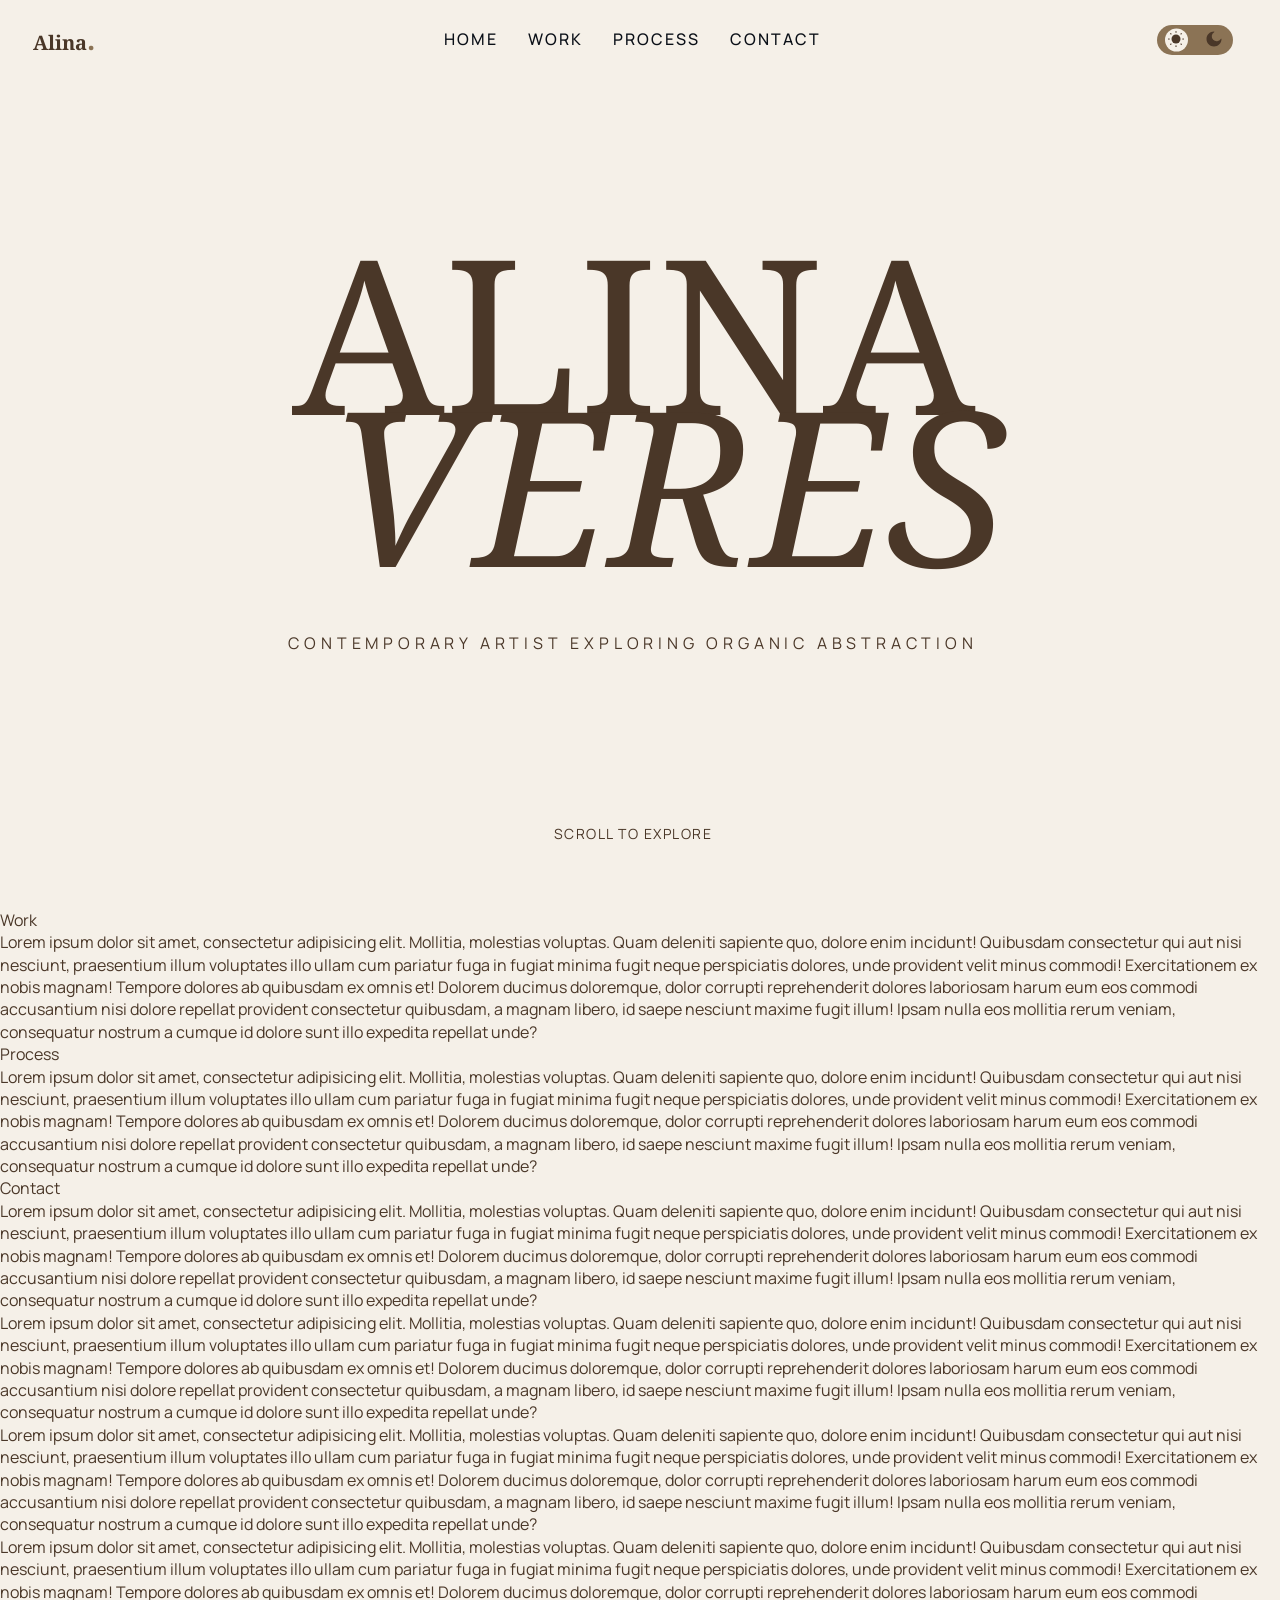
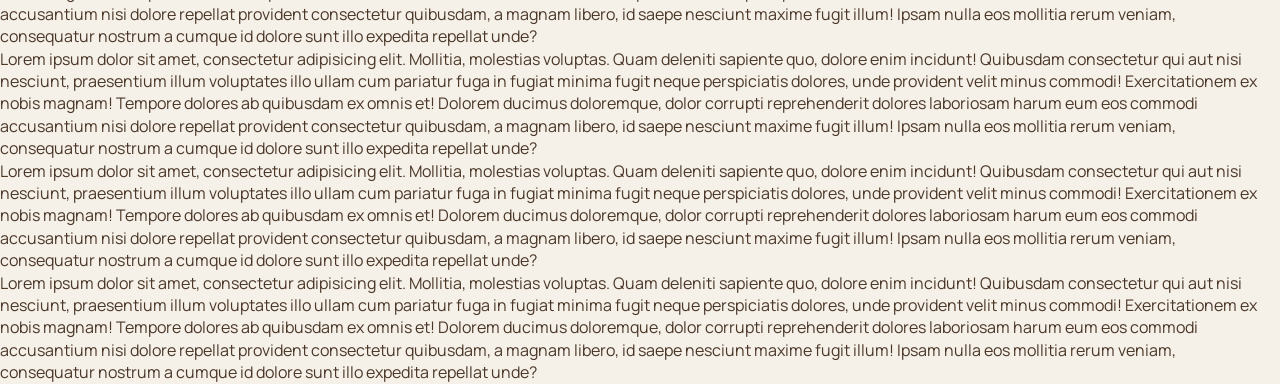
==== index.html @ fa2625c3 "add: hero section" ====
<!DOCTYPE html>
<html lang="en">
<head>
	<meta charset="UTF-8">
	<meta name="viewport" content="width=device-width, initial-scale=1.0">
	<link rel="preconnect" href="https://fonts.googleapis.com">
	<link rel="preconnect" href="https://fonts.gstatic.com" crossorigin>
	<link href="https://fonts.googleapis.com/css2?family=Noto%20Serif:wght@400;500;700&display=swap" rel="stylesheet">
	<link href="https://fonts.googleapis.com/css2?family=Manrope:wght@400;500;700&display=swap" rel="stylesheet">
	<link rel="stylesheet" href="styles/main.css">
	<title>Document</title>
</head>
<body>
	<div class="wrapper">
		<header class="header">
			<div class="header__container">
				<a href="#" aria-label="Logotype" class="header__logo">
					Alina <span>.</span>
				</a>

				<nav class="header__nav">
					<ul class="header__menu menu">
						<li class="menu__item">
							<a href="#" class="menu__link">Home</a>
						</li>
						<li class="menu__item">
							<a href="#work" class="menu__link">Work</a>
						</li>
						<li class="menu__item">
							<a href="#process" class="menu__link">Process</a>
						</li>
						<li class="menu__item">
							<a href="#contact" class="menu__link">Contact</a>
						</li>
					</ul>
				</nav>

				<div class="header__actions actions-header">
					<div class="actions-header__toggle-theme theme-toggle">
						<label tabindex="0" aria-label="Toggle Light Theme">
							<input class="sr-only" name="color-scheme" value="light" type="radio">
							<svg>
								<use xlink:href="assets/svg-sprite.svg#sun"></use>
							</svg>
						</label>
						<label tabindex="0" aria-label="Toggle Dark Theme">
							<input class="sr-only" name="color-scheme" value="dark" type="radio">
							<svg>
								<use xlink:href="assets/svg-sprite.svg#moon"></use>
							</svg>
						</label>
					</div>
				</div>
			</div>
		</header>
		<main>
			<section class="hero">
				<div class="hero__container">
					<div class="hero__body">
						<h1 class="hero__title">Alina <span>Veres</span></h1>
						<p class="hero__subtitle">CONTEMPORARY ARTIST EXPLORING ORGANIC ABSTRACTION</p>
					</div>
					<a href="#work" class="hero__scroll-link">Scroll to explore</a>
				</div>
			</section>
			<section id="work" class="section">
				<div class="container">
					<h2 class="section__title">Work</h2>
					<p>Lorem ipsum dolor sit amet, consectetur adipisicing elit. Mollitia, molestias voluptas. Quam deleniti sapiente quo, dolore enim incidunt! Quibusdam consectetur qui aut nisi nesciunt, praesentium illum voluptates illo ullam cum pariatur fuga in fugiat minima fugit neque perspiciatis dolores, unde provident velit minus commodi! Exercitationem ex nobis magnam! Tempore dolores ab quibusdam ex omnis et! Dolorem ducimus doloremque, dolor corrupti reprehenderit dolores laboriosam harum eum eos commodi accusantium nisi dolore repellat provident consectetur quibusdam, a magnam libero, id saepe nesciunt maxime fugit illum! Ipsam nulla eos mollitia rerum veniam, consequatur nostrum a cumque id dolore sunt illo expedita repellat unde?</p>
				</div>
			</section>
			<section id="process" class="section">
				<div class="container">
					<h2 class="section__title">Process</h2>
					<p>Lorem ipsum dolor sit amet, consectetur adipisicing elit. Mollitia, molestias voluptas. Quam deleniti sapiente quo, dolore enim incidunt! Quibusdam consectetur qui aut nisi nesciunt, praesentium illum voluptates illo ullam cum pariatur fuga in fugiat minima fugit neque perspiciatis dolores, unde provident velit minus commodi! Exercitationem ex nobis magnam! Tempore dolores ab quibusdam ex omnis et! Dolorem ducimus doloremque, dolor corrupti reprehenderit dolores laboriosam harum eum eos commodi accusantium nisi dolore repellat provident consectetur quibusdam, a magnam libero, id saepe nesciunt maxime fugit illum! Ipsam nulla eos mollitia rerum veniam, consequatur nostrum a cumque id dolore sunt illo expedita repellat unde?</p>
				</div>
			</section>
			<section id="contact" class="section">
				<div class="container">
					<h2 class="section__title">Contact</h2>
					<p>Lorem ipsum dolor sit amet, consectetur adipisicing elit. Mollitia, molestias voluptas. Quam deleniti sapiente quo, dolore enim incidunt! Quibusdam consectetur qui aut nisi nesciunt, praesentium illum voluptates illo ullam cum pariatur fuga in fugiat minima fugit neque perspiciatis dolores, unde provident velit minus commodi! Exercitationem ex nobis magnam! Tempore dolores ab quibusdam ex omnis et! Dolorem ducimus doloremque, dolor corrupti reprehenderit dolores laboriosam harum eum eos commodi accusantium nisi dolore repellat provident consectetur quibusdam, a magnam libero, id saepe nesciunt maxime fugit illum! Ipsam nulla eos mollitia rerum veniam, consequatur nostrum a cumque id dolore sunt illo expedita repellat unde?</p>
					<p>Lorem ipsum dolor sit amet, consectetur adipisicing elit. Mollitia, molestias voluptas. Quam deleniti sapiente quo, dolore enim incidunt! Quibusdam consectetur qui aut nisi nesciunt, praesentium illum voluptates illo ullam cum pariatur fuga in fugiat minima fugit neque perspiciatis dolores, unde provident velit minus commodi! Exercitationem ex nobis magnam! Tempore dolores ab quibusdam ex omnis et! Dolorem ducimus doloremque, dolor corrupti reprehenderit dolores laboriosam harum eum eos commodi accusantium nisi dolore repellat provident consectetur quibusdam, a magnam libero, id saepe nesciunt maxime fugit illum! Ipsam nulla eos mollitia rerum veniam, consequatur nostrum a cumque id dolore sunt illo expedita repellat unde?</p>
					<p>Lorem ipsum dolor sit amet, consectetur adipisicing elit. Mollitia, molestias voluptas. Quam deleniti sapiente quo, dolore enim incidunt! Quibusdam consectetur qui aut nisi nesciunt, praesentium illum voluptates illo ullam cum pariatur fuga in fugiat minima fugit neque perspiciatis dolores, unde provident velit minus commodi! Exercitationem ex nobis magnam! Tempore dolores ab quibusdam ex omnis et! Dolorem ducimus doloremque, dolor corrupti reprehenderit dolores laboriosam harum eum eos commodi accusantium nisi dolore repellat provident consectetur quibusdam, a magnam libero, id saepe nesciunt maxime fugit illum! Ipsam nulla eos mollitia rerum veniam, consequatur nostrum a cumque id dolore sunt illo expedita repellat unde?</p>
					<p>Lorem ipsum dolor sit amet, consectetur adipisicing elit. Mollitia, molestias voluptas. Quam deleniti sapiente quo, dolore enim incidunt! Quibusdam consectetur qui aut nisi nesciunt, praesentium illum voluptates illo ullam cum pariatur fuga in fugiat minima fugit neque perspiciatis dolores, unde provident velit minus commodi! Exercitationem ex nobis magnam! Tempore dolores ab quibusdam ex omnis et! Dolorem ducimus doloremque, dolor corrupti reprehenderit dolores laboriosam harum eum eos commodi accusantium nisi dolore repellat provident consectetur quibusdam, a magnam libero, id saepe nesciunt maxime fugit illum! Ipsam nulla eos mollitia rerum veniam, consequatur nostrum a cumque id dolore sunt illo expedita repellat unde?</p>
					<p>Lorem ipsum dolor sit amet, consectetur adipisicing elit. Mollitia, molestias voluptas. Quam deleniti sapiente quo, dolore enim incidunt! Quibusdam consectetur qui aut nisi nesciunt, praesentium illum voluptates illo ullam cum pariatur fuga in fugiat minima fugit neque perspiciatis dolores, unde provident velit minus commodi! Exercitationem ex nobis magnam! Tempore dolores ab quibusdam ex omnis et! Dolorem ducimus doloremque, dolor corrupti reprehenderit dolores laboriosam harum eum eos commodi accusantium nisi dolore repellat provident consectetur quibusdam, a magnam libero, id saepe nesciunt maxime fugit illum! Ipsam nulla eos mollitia rerum veniam, consequatur nostrum a cumque id dolore sunt illo expedita repellat unde?</p>
					<p>Lorem ipsum dolor sit amet, consectetur adipisicing elit. Mollitia, molestias voluptas. Quam deleniti sapiente quo, dolore enim incidunt! Quibusdam consectetur qui aut nisi nesciunt, praesentium illum voluptates illo ullam cum pariatur fuga in fugiat minima fugit neque perspiciatis dolores, unde provident velit minus commodi! Exercitationem ex nobis magnam! Tempore dolores ab quibusdam ex omnis et! Dolorem ducimus doloremque, dolor corrupti reprehenderit dolores laboriosam harum eum eos commodi accusantium nisi dolore repellat provident consectetur quibusdam, a magnam libero, id saepe nesciunt maxime fugit illum! Ipsam nulla eos mollitia rerum veniam, consequatur nostrum a cumque id dolore sunt illo expedita repellat unde?</p>
					<p>Lorem ipsum dolor sit amet, consectetur adipisicing elit. Mollitia, molestias voluptas. Quam deleniti sapiente quo, dolore enim incidunt! Quibusdam consectetur qui aut nisi nesciunt, praesentium illum voluptates illo ullam cum pariatur fuga in fugiat minima fugit neque perspiciatis dolores, unde provident velit minus commodi! Exercitationem ex nobis magnam! Tempore dolores ab quibusdam ex omnis et! Dolorem ducimus doloremque, dolor corrupti reprehenderit dolores laboriosam harum eum eos commodi accusantium nisi dolore repellat provident consectetur quibusdam, a magnam libero, id saepe nesciunt maxime fugit illum! Ipsam nulla eos mollitia rerum veniam, consequatur nostrum a cumque id dolore sunt illo expedita repellat unde?</p>
				</div>
			</section>
		</main>
	</div>
</body>
</html>
---- styles/main.css ----
@layer reset;

@import "tokens/theme-scheme.css";
@import "tokens/tokens.css";
@import "tokens/motion.css";
@import "base/reset.css";
@import "base/utilities.css";
@import "layout/header.css";
@import "layout/hero.css";

body {
	background-color: var(--surface-primary);
	color: var(--text-primary);
	line-height: var(--line-height-normal);
	font-family: var(--font-family-sans-serif);

	transition:
		background-color var(--motion-duration-slow),
		color var(--motion-duration-slow);

		:has(input[name="menu-toggle"]:checked) & {
			overflow: hidden;
		}
}
.wrapper {
	overflow: clip;
}
section {
	scroll-margin-top: clamp(75px, 100vw, 125px);
}
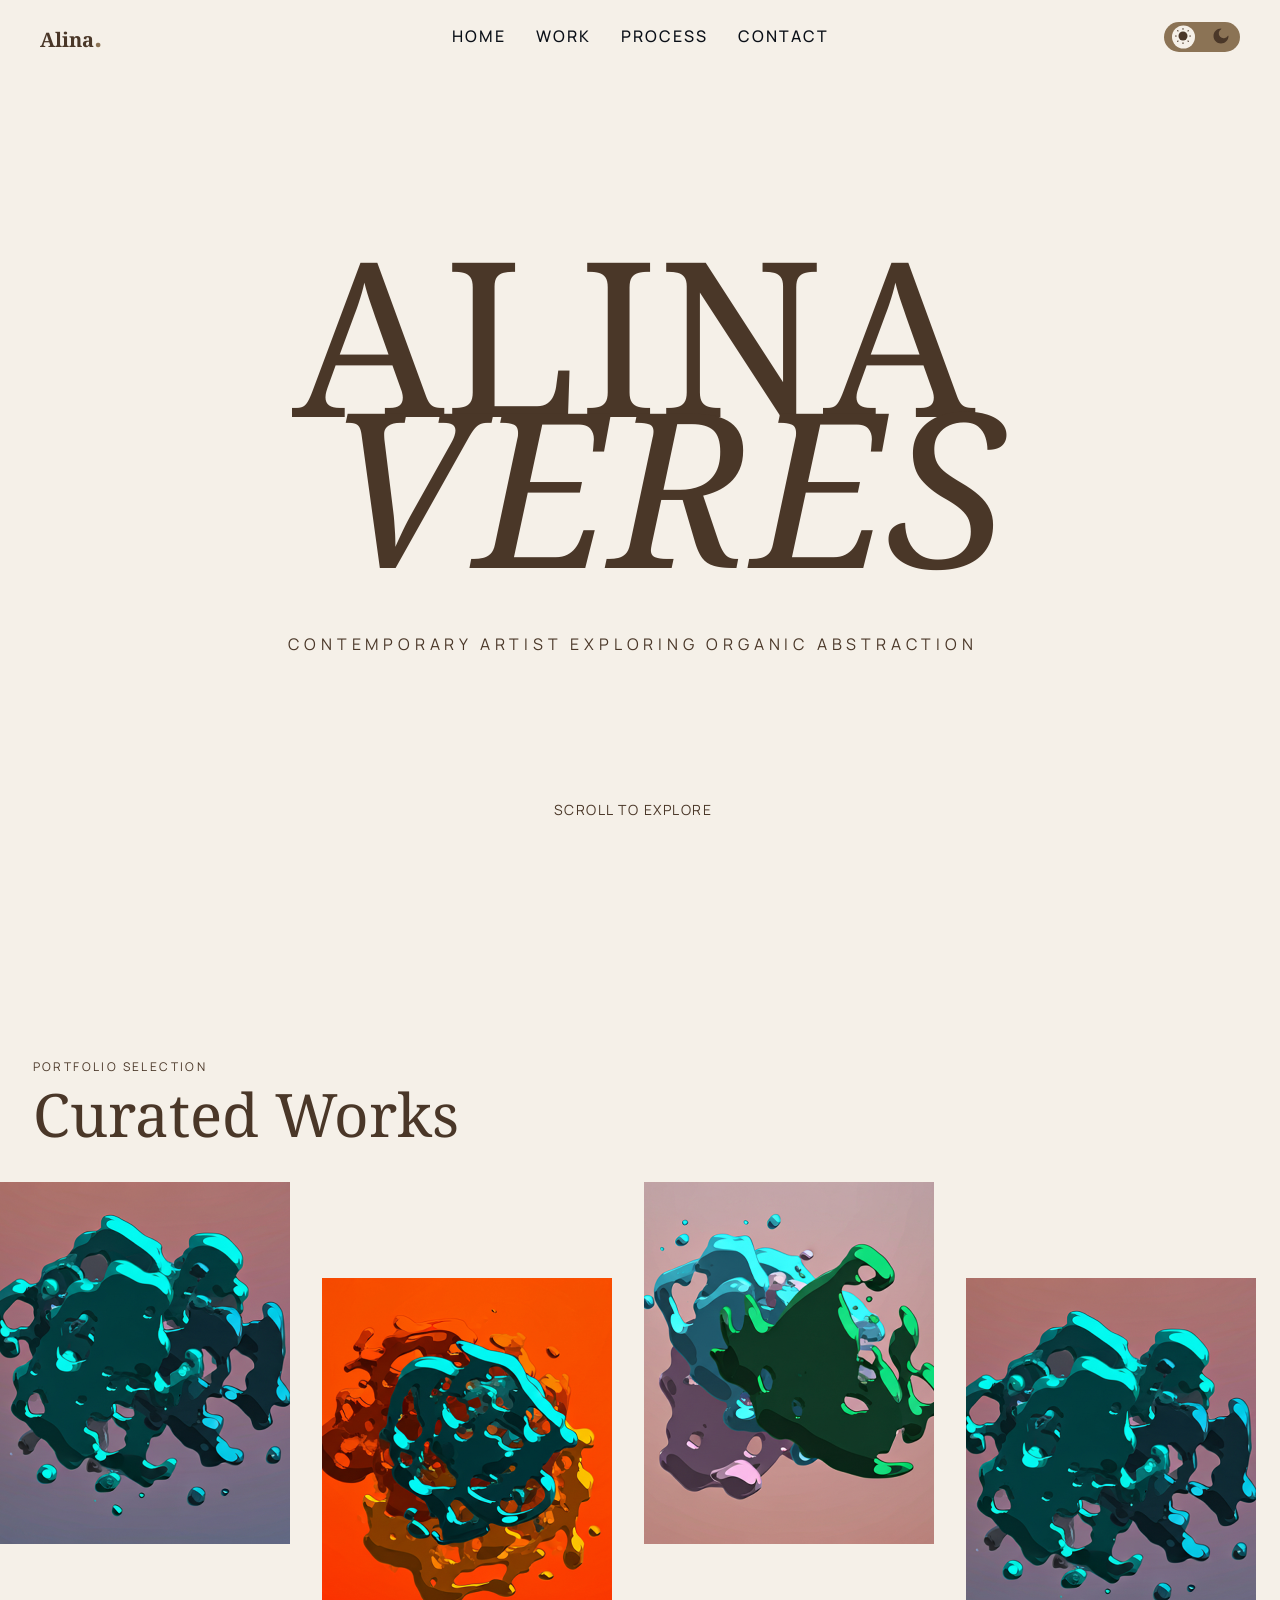
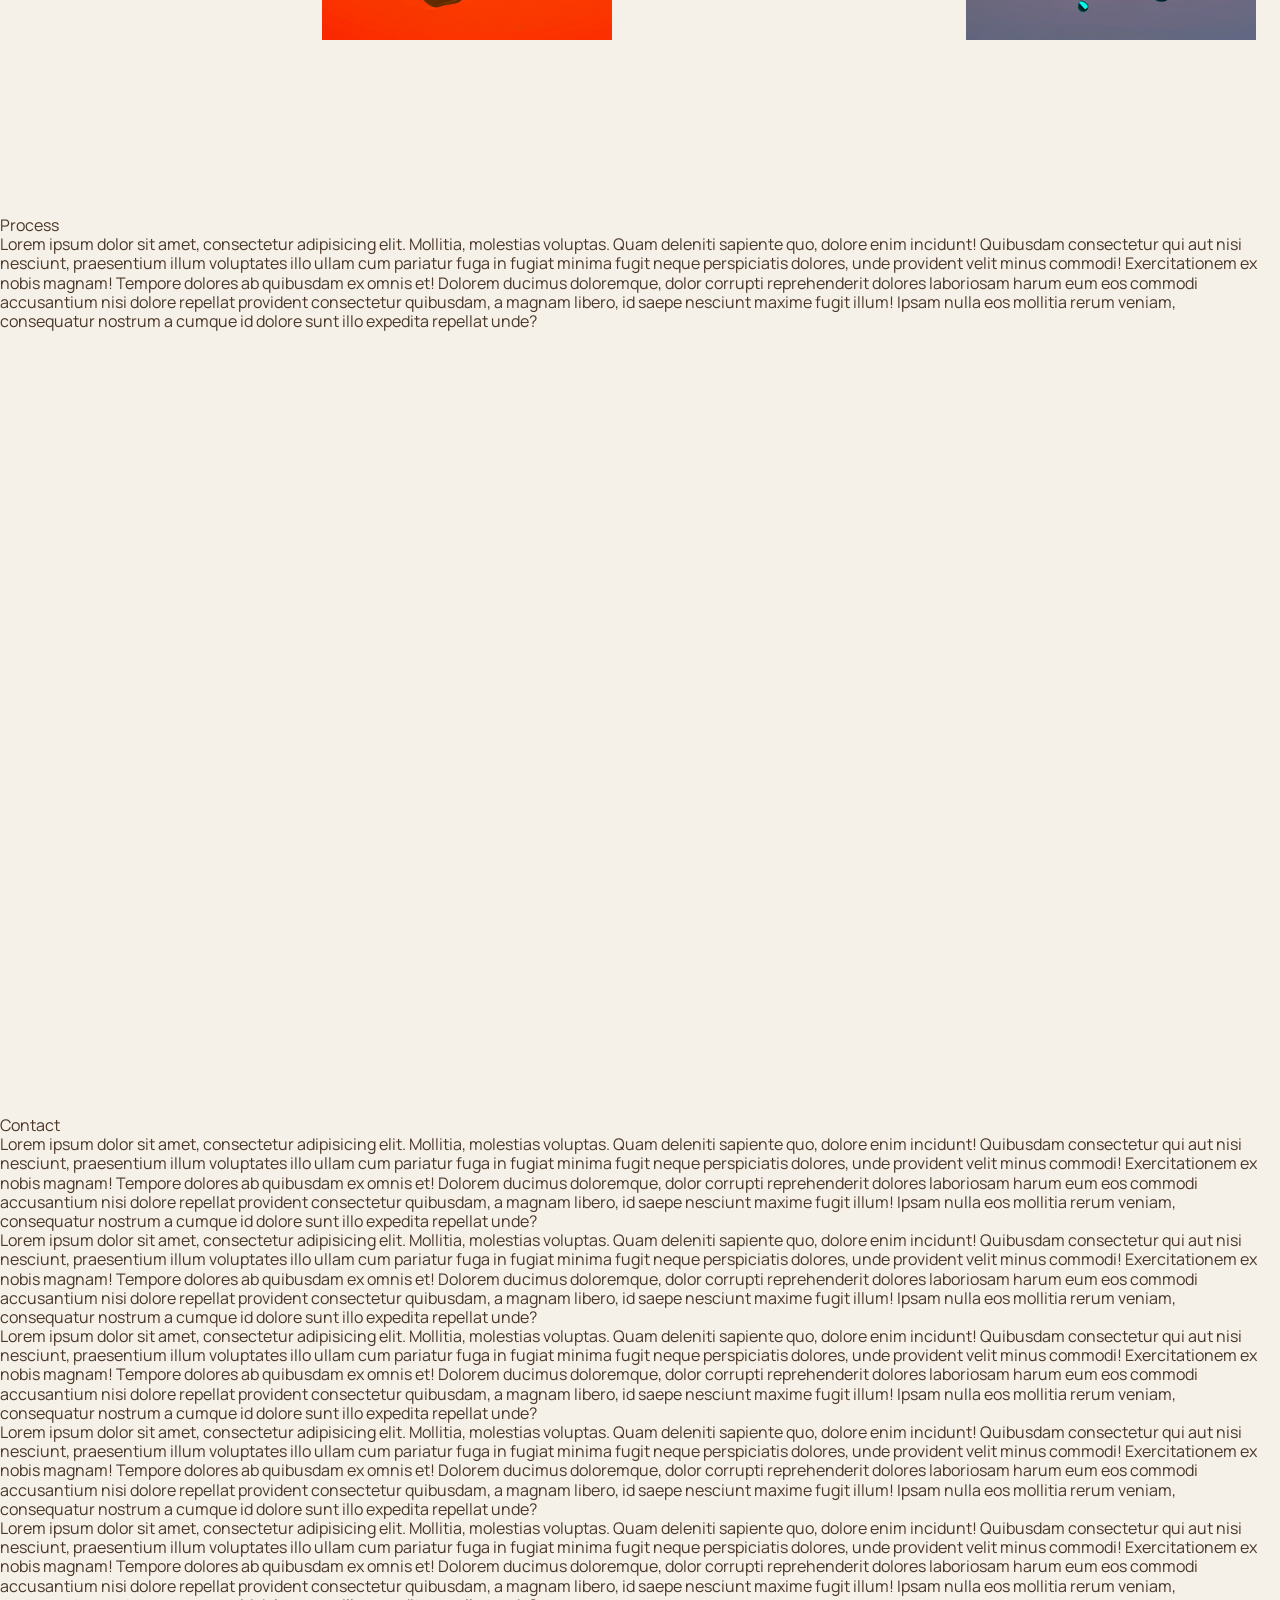
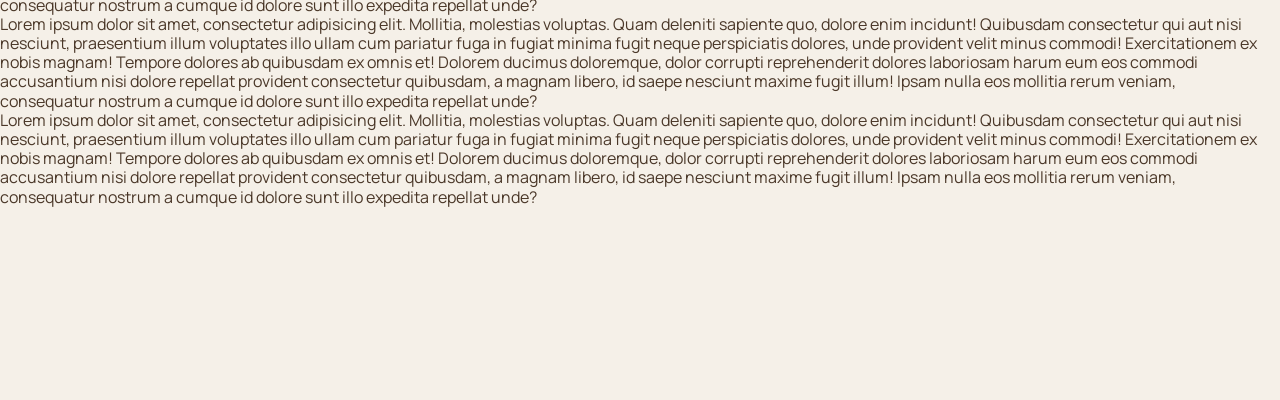
==== commit 3c11414a: "add: work section" ====
--- a/index.html
+++ b/index.html
@@ -1,5 +1,6 @@
 <!DOCTYPE html>
 <html lang="en">
+
 <head>
 	<meta charset="UTF-8">
 	<meta name="viewport" content="width=device-width, initial-scale=1.0">
@@ -10,14 +11,13 @@
 	<link rel="stylesheet" href="styles/main.css">
 	<title>Document</title>
 </head>
+
 <body>
 	<div class="wrapper">
 		<header class="header">
 			<div class="header__container">
-				<a href="#" aria-label="Logotype" class="header__logo">
-					Alina <span>.</span>
+				<a href="#" aria-label="Logotype" class="header__logo"> Alina <span>.</span>
 				</a>
-
 				<nav class="header__nav">
 					<ul class="header__menu menu">
 						<li class="menu__item">
@@ -34,7 +34,6 @@
 						</li>
 					</ul>
 				</nav>
-
 				<div class="header__actions actions-header">
 					<div class="actions-header__toggle-theme theme-toggle">
 						<label tabindex="0" aria-label="Toggle Light Theme">
@@ -63,11 +62,60 @@
 					<a href="#work" class="hero__scroll-link">Scroll to explore</a>
 				</div>
 			</section>
-			<section id="work" class="section">
-				<div class="container">
-					<h2 class="section__title">Work</h2>
-					<p>Lorem ipsum dolor sit amet, consectetur adipisicing elit. Mollitia, molestias voluptas. Quam deleniti sapiente quo, dolore enim incidunt! Quibusdam consectetur qui aut nisi nesciunt, praesentium illum voluptates illo ullam cum pariatur fuga in fugiat minima fugit neque perspiciatis dolores, unde provident velit minus commodi! Exercitationem ex nobis magnam! Tempore dolores ab quibusdam ex omnis et! Dolorem ducimus doloremque, dolor corrupti reprehenderit dolores laboriosam harum eum eos commodi accusantium nisi dolore repellat provident consectetur quibusdam, a magnam libero, id saepe nesciunt maxime fugit illum! Ipsam nulla eos mollitia rerum veniam, consequatur nostrum a cumque id dolore sunt illo expedita repellat unde?</p>
+			<section id="work" class="work">
+				<div class="work__container">
+					<div class="heading-block">
+						<div class="heading-block__label">PORTFOLIO SELECTION</div>
+						<h2 class="heading-block__title">Curated Works</h2>
+					</div>
 				</div>
+				<ul class="work__carousel carousel">
+					<li class="carousel__slide">
+						<div class="carousel__image">
+							<img src="assets/img/work/01.jpg" alt="Image 1">
+						</div>
+					</li>
+					<li class="carousel__slide">
+						<div class="carousel__image">
+							<img src="assets/img/work/02.jpg" alt="Image 1">
+						</div>
+					</li>
+					<li class="carousel__slide">
+						<div class="carousel__image">
+							<img src="assets/img/work/03.jpg" alt="Image 1">
+						</div>
+					</li>
+					<li class="carousel__slide">
+						<div class="carousel__image">
+							<img src="assets/img/work/01.jpg" alt="Image 1">
+						</div>
+					</li>
+					<li class="carousel__slide">
+						<div class="carousel__image">
+							<img src="assets/img/work/02.jpg" alt="Image 1">
+						</div>
+					</li>
+					<li class="carousel__slide">
+						<div class="carousel__image">
+							<img src="assets/img/work/03.jpg" alt="Image 1">
+						</div>
+					</li>
+					<li class="carousel__slide">
+						<div class="carousel__image">
+							<img src="assets/img/work/01.jpg" alt="Image 1">
+						</div>
+					</li>
+					<li class="carousel__slide">
+						<div class="carousel__image">
+							<img src="assets/img/work/02.jpg" alt="Image 1">
+						</div>
+					</li>
+					<li class="carousel__slide">
+						<div class="carousel__image">
+							<img src="assets/img/work/03.jpg" alt="Image 1">
+						</div>
+					</li>
+				</ul>
 			</section>
 			<section id="process" class="section">
 				<div class="container">
@@ -90,4 +138,5 @@
 		</main>
 	</div>
 </body>
+
 </html>
--- a/styles/main.css
+++ b/styles/main.css
@@ -5,26 +5,31 @@
 @import "tokens/motion.css";
 @import "base/reset.css";
 @import "base/utilities.css";
+@import "animations/keyframes.css";
 @import "layout/header.css";
 @import "layout/hero.css";
+@import "layout/work.css";
+@import "components/heading-block.css";
+@import "components/carousel.css";
 
 body {
 	background-color: var(--surface-primary);
 	color: var(--text-primary);
-	line-height: var(--line-height-normal);
+	line-height: var(--line-height-tight);
 	font-family: var(--font-family-sans-serif);
 
 	transition:
 		background-color var(--motion-duration-slow),
 		color var(--motion-duration-slow);
 
-		:has(input[name="menu-toggle"]:checked) & {
-			overflow: hidden;
-		}
+	:has(input[name="menu-toggle"]:checked) & {
+		overflow: hidden;
+	}
 }
 .wrapper {
 	overflow: clip;
 }
 section {
-	scroll-margin-top: clamp(75px, 100vw, 125px);
-}+	padding-block: var(--spacing-lg);
+	min-height: 100svh;
+}
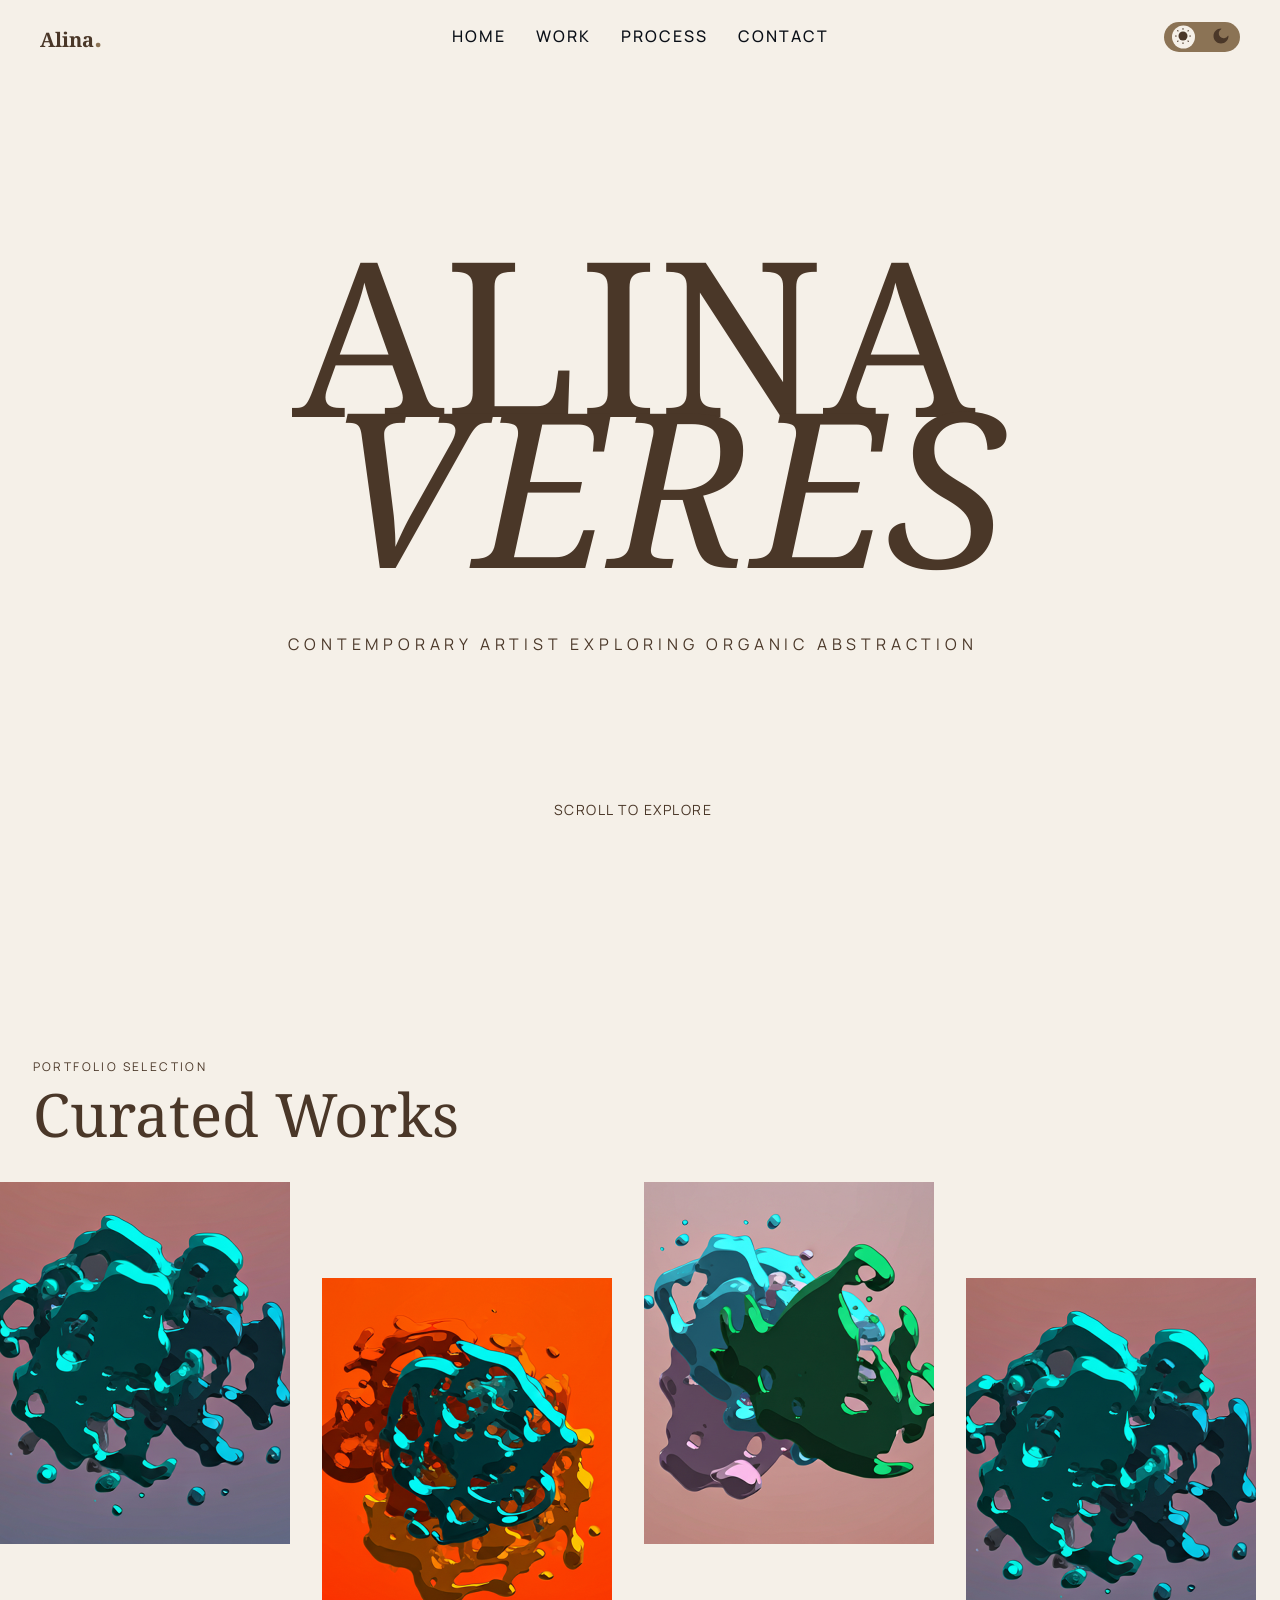
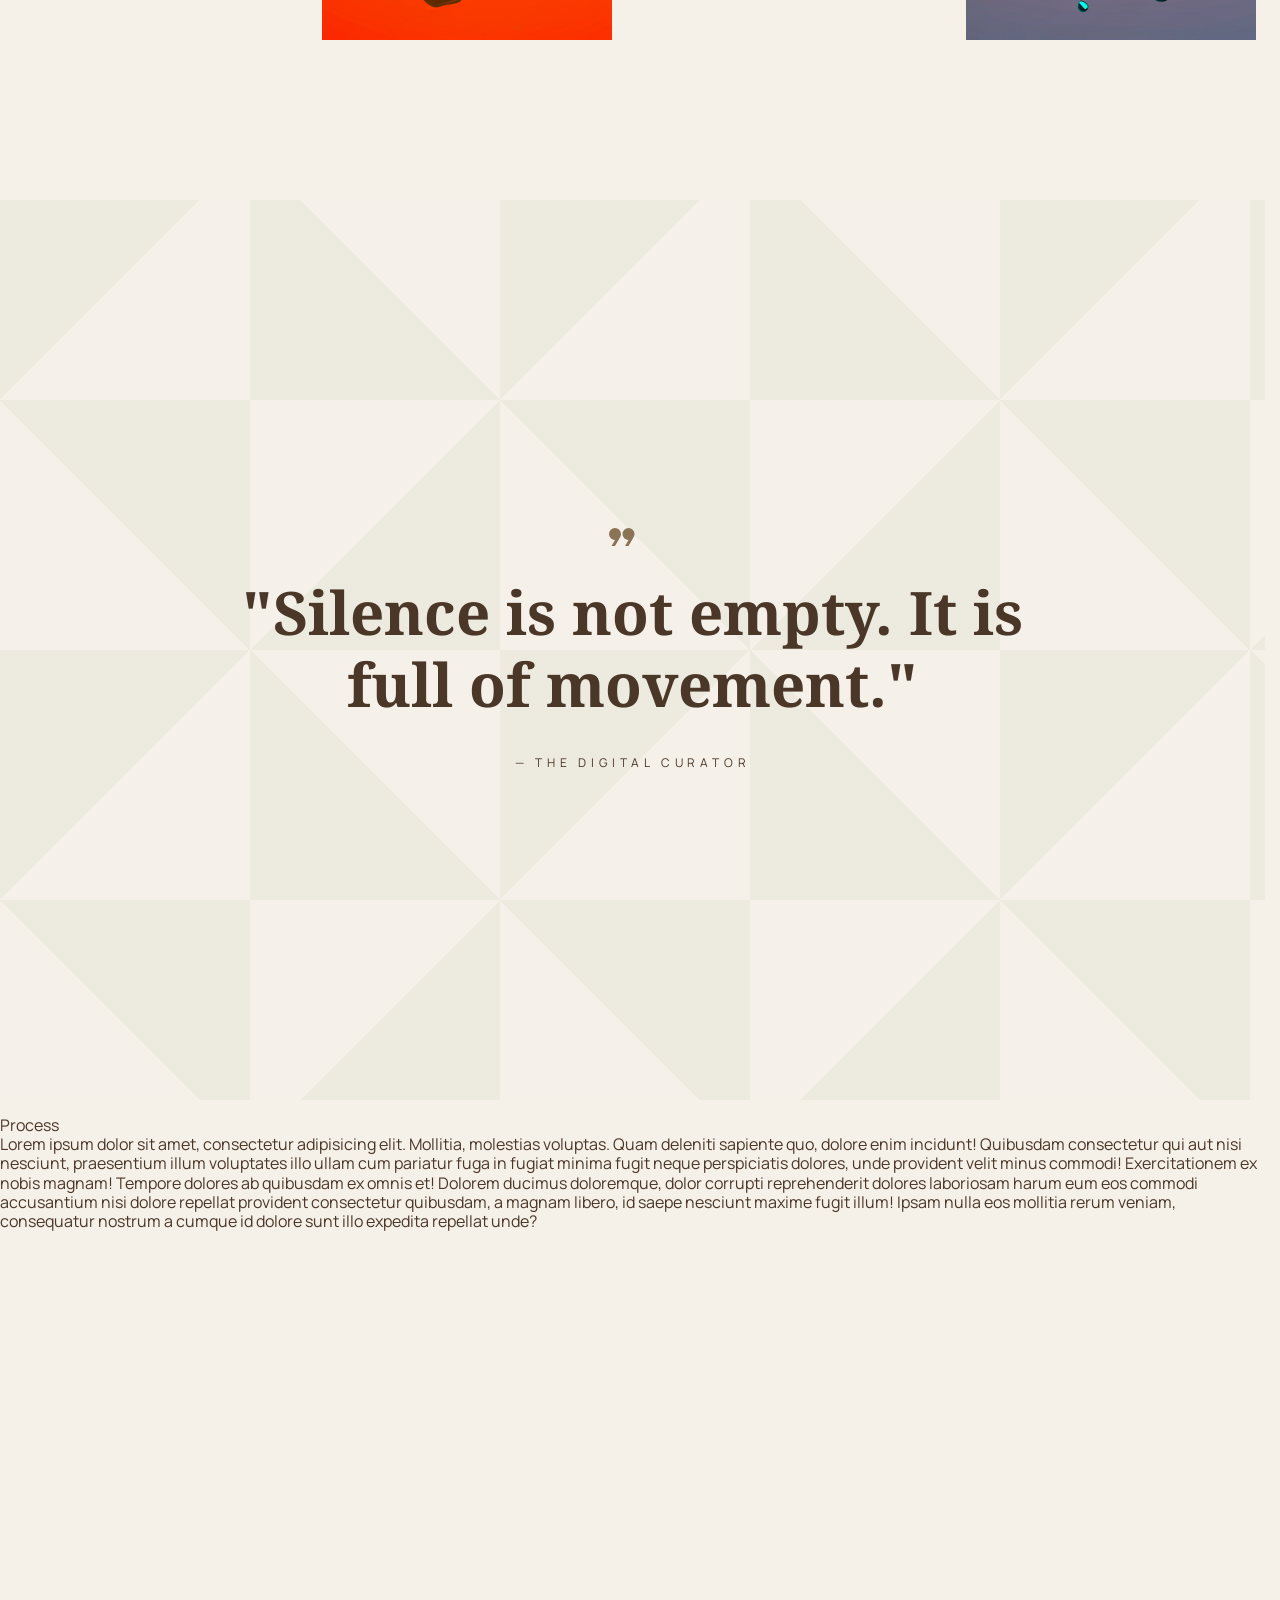
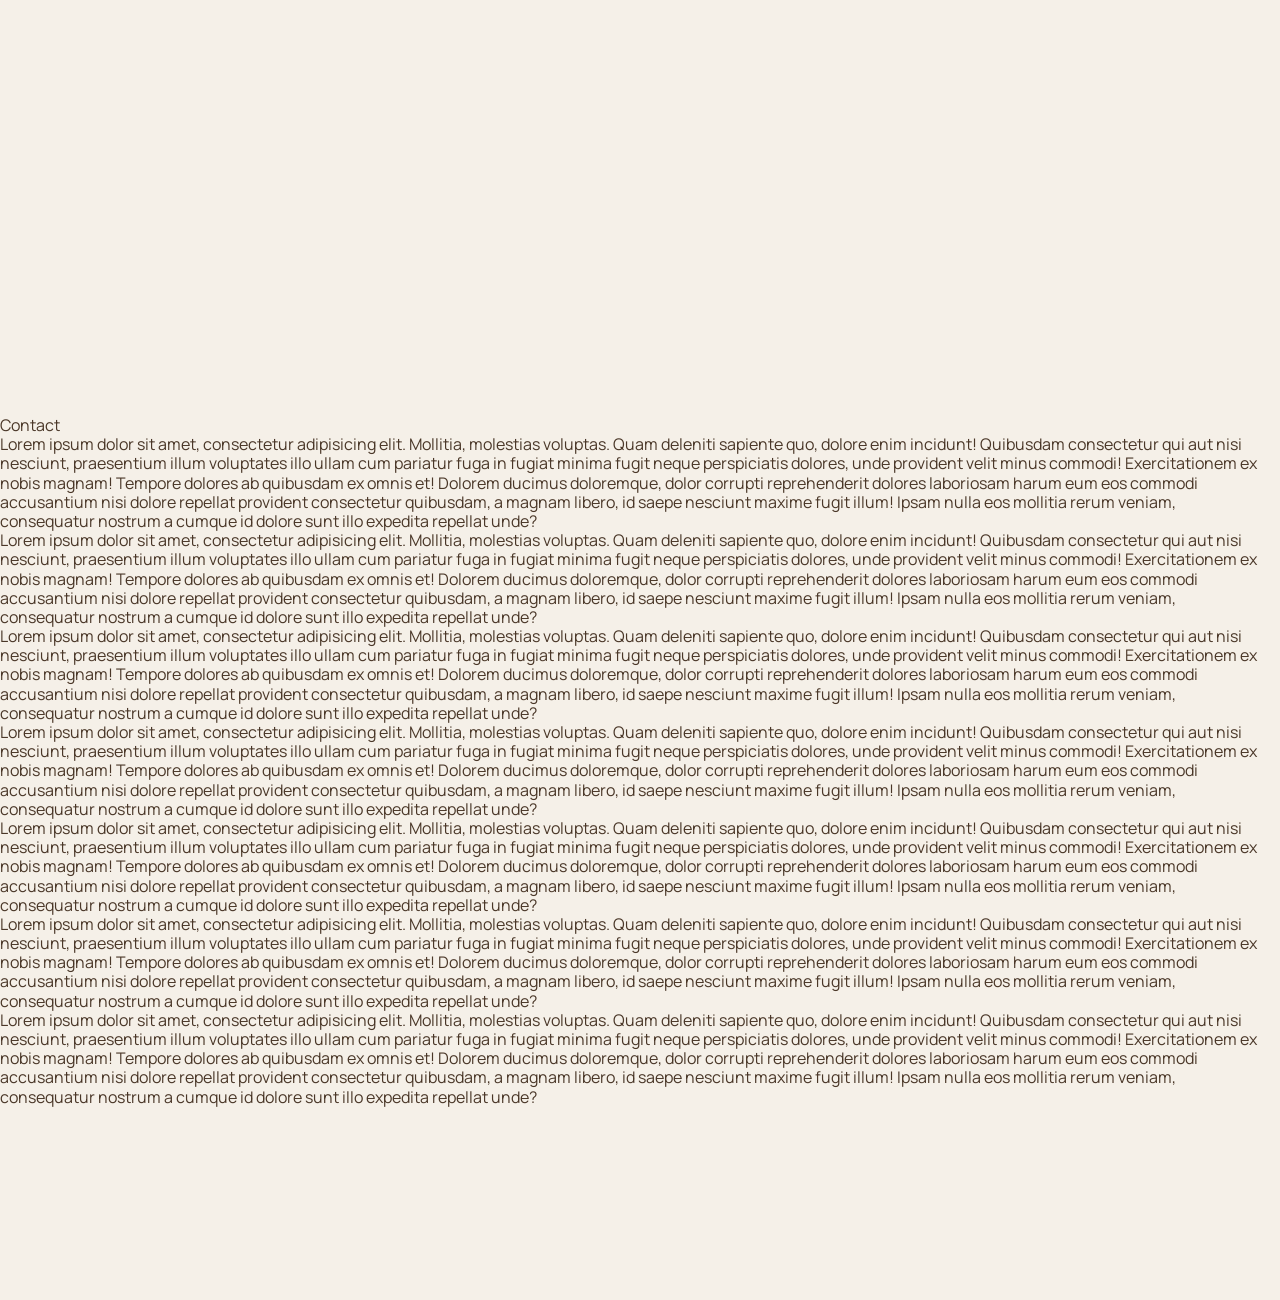
==== commit 3e625e90: "add: quote section" ====
--- a/index.html
+++ b/index.html
@@ -117,6 +117,17 @@
 					</li>
 				</ul>
 			</section>
+			<section class="quote">
+				<div class="quote__container">
+					<svg>
+						<use xlink:href="assets/svg-sprite.svg#quote"></use>
+					</svg>
+					<blockquote class="quote__body">
+						<h2>"Silence is not empty. It is full of movement."</h2>
+						<cite class="quote__author">— THE DIGITAL CURATOR</cite>
+					</blockquote>
+				</div>
+			</section>
 			<section id="process" class="section">
 				<div class="container">
 					<h2 class="section__title">Process</h2>
--- a/styles/main.css
+++ b/styles/main.css
@@ -9,6 +9,7 @@
 @import "layout/header.css";
 @import "layout/hero.css";
 @import "layout/work.css";
+@import "layout/quote.css";
 @import "components/heading-block.css";
 @import "components/carousel.css";
 
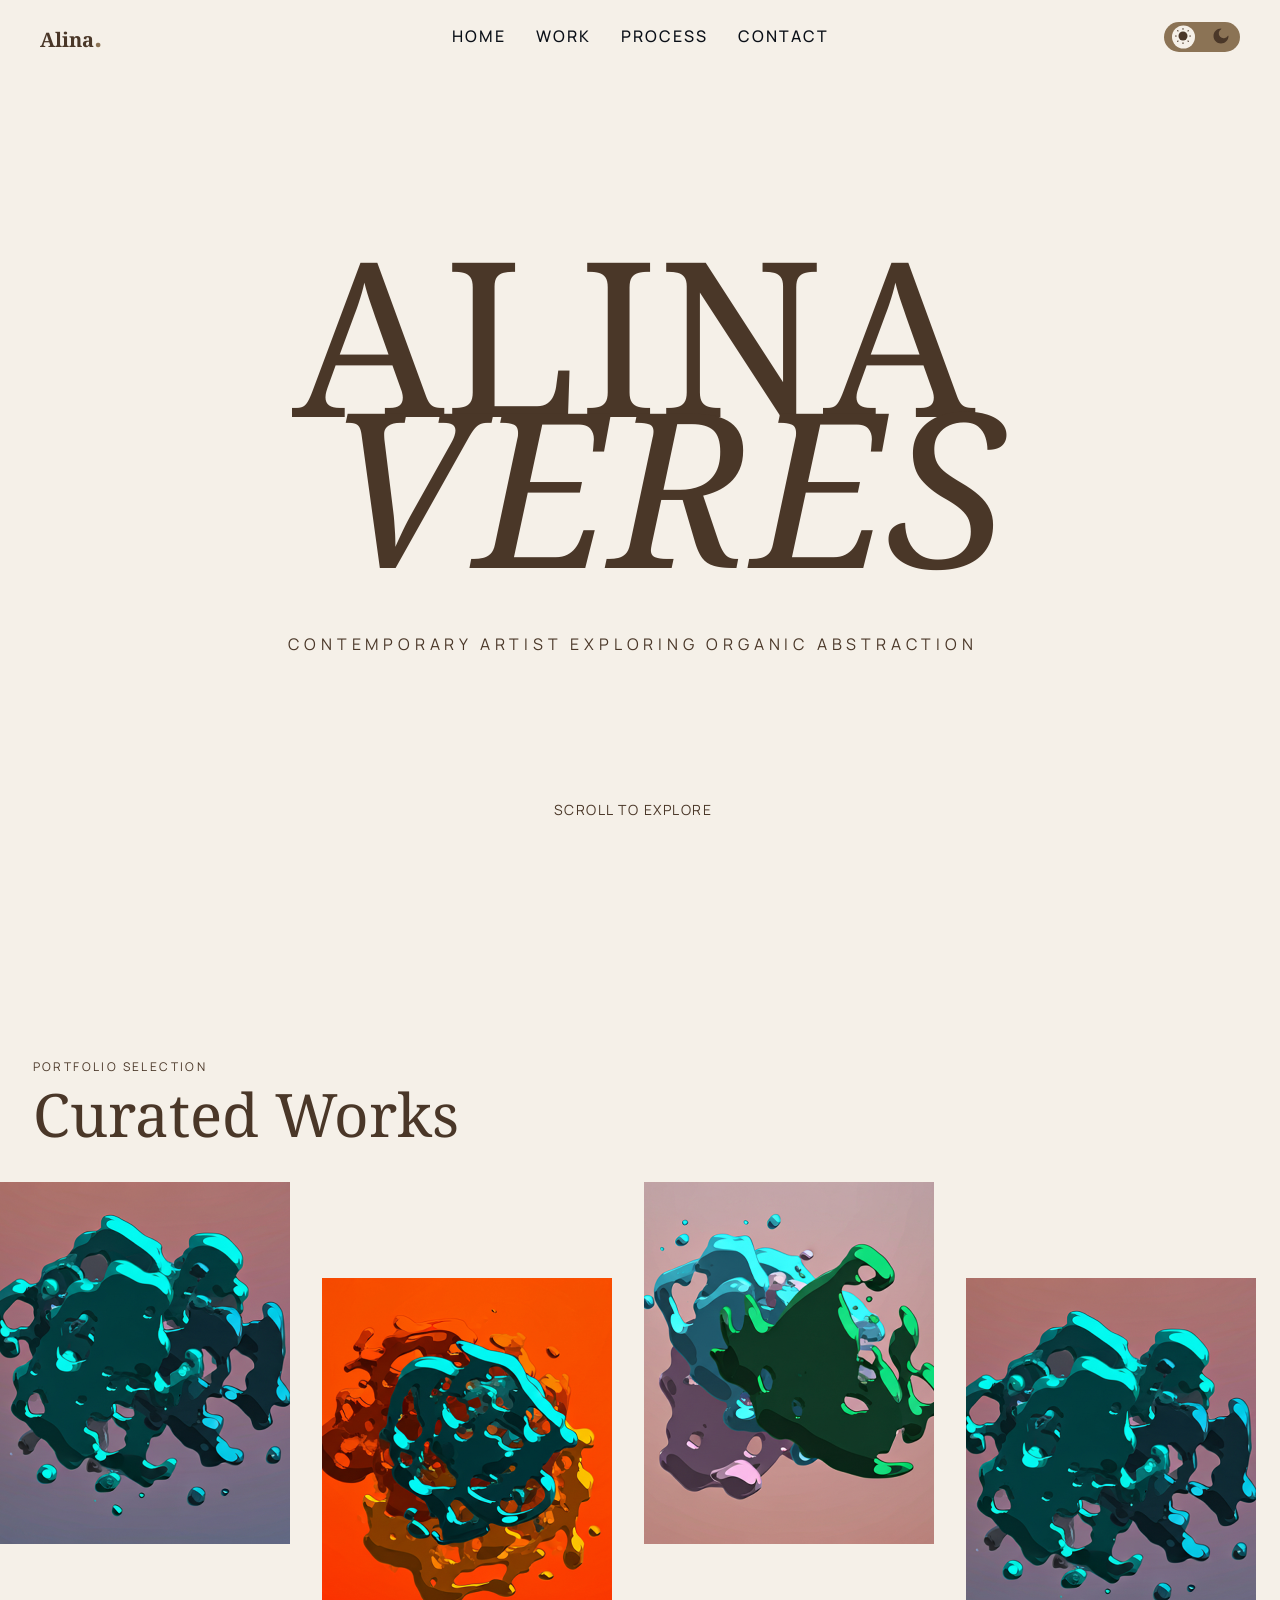
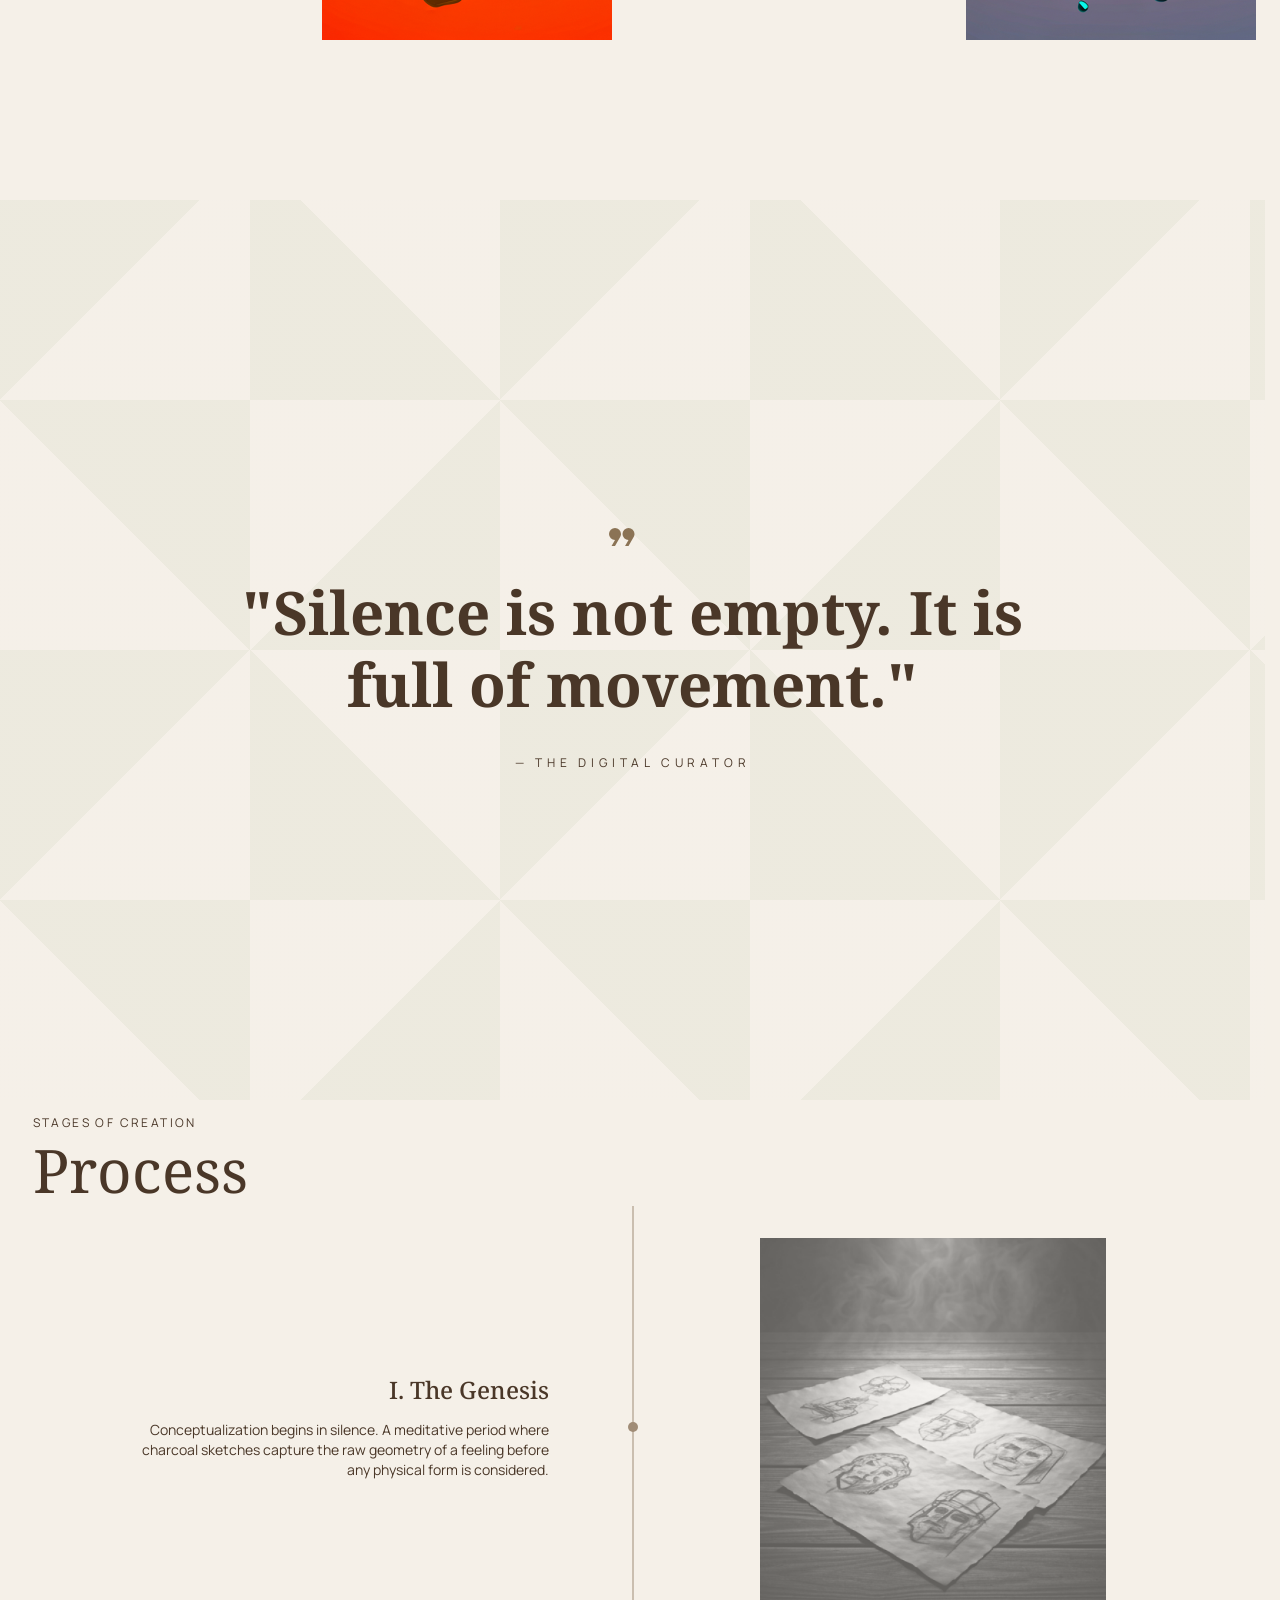
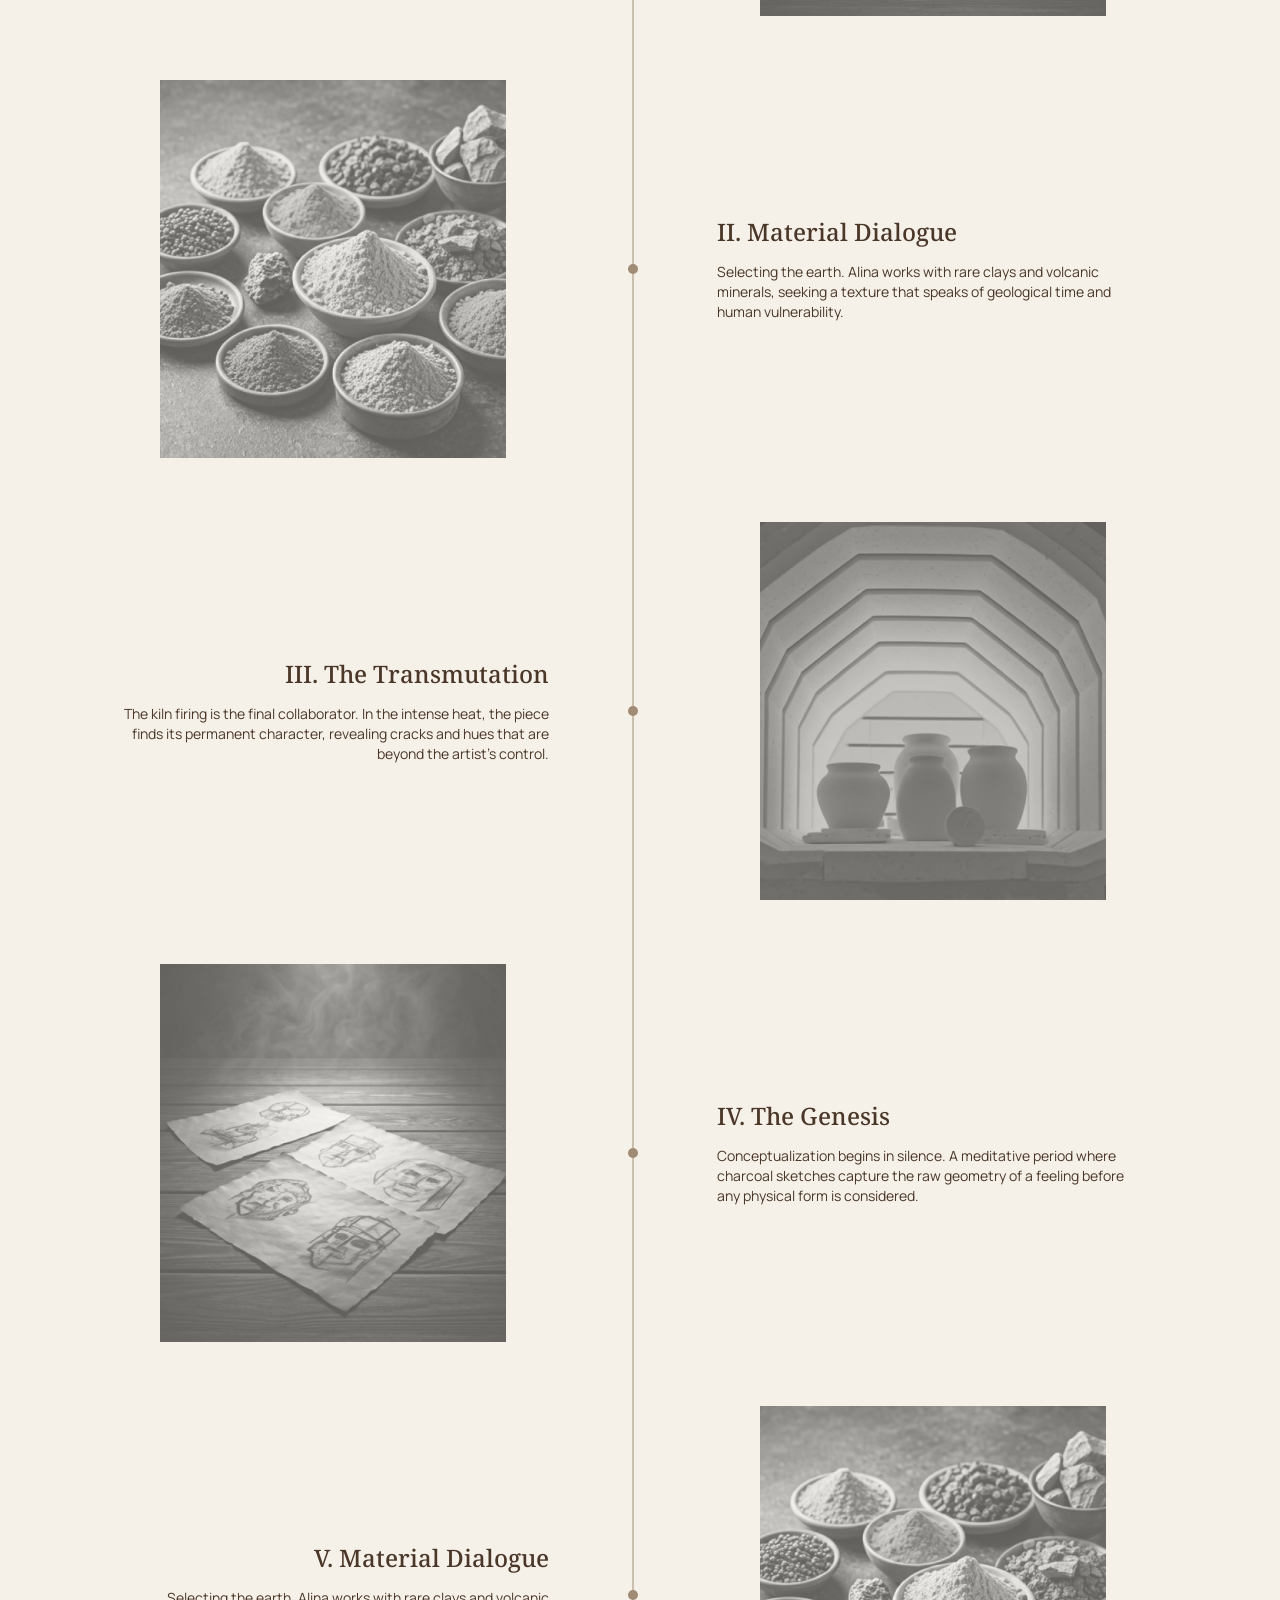
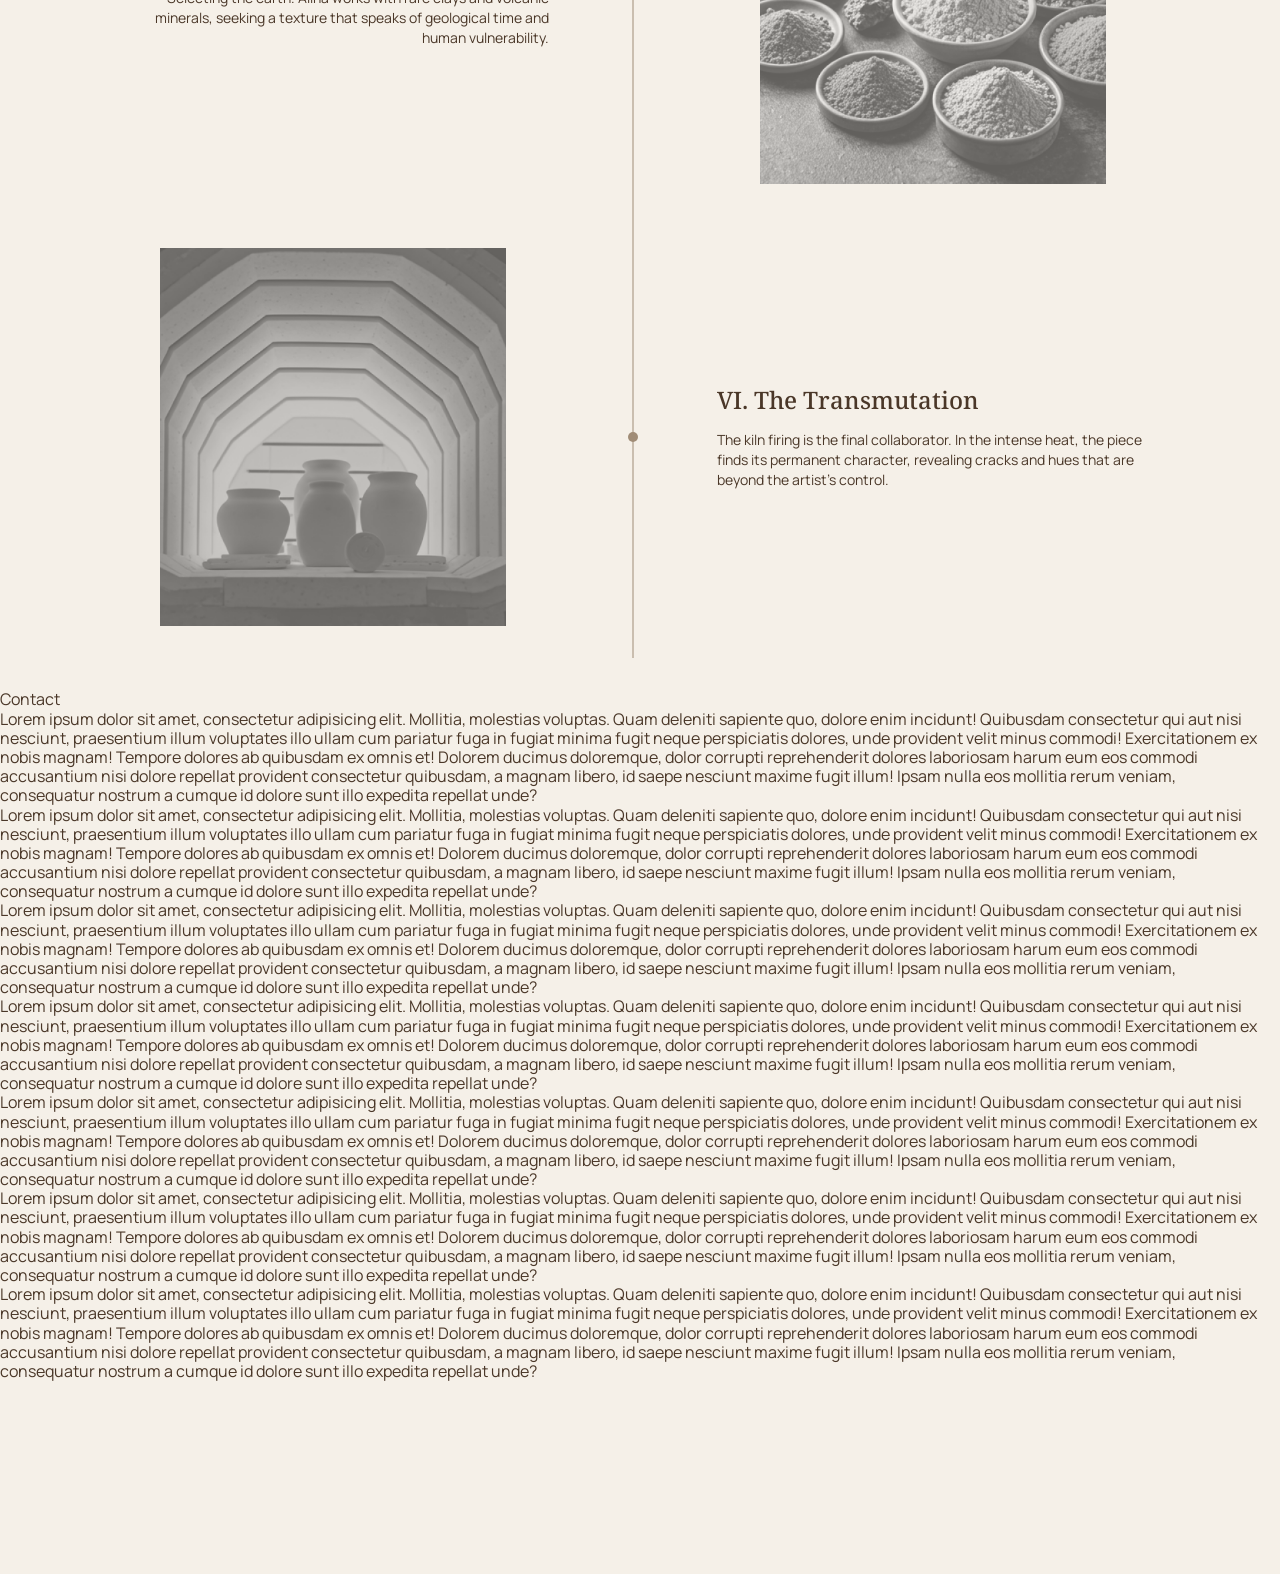
==== commit ca2de2b5: "add: process section" ====
--- a/index.html
+++ b/index.html
@@ -128,10 +128,82 @@
 					</blockquote>
 				</div>
 			</section>
-			<section id="process" class="section">
-				<div class="container">
-					<h2 class="section__title">Process</h2>
-					<p>Lorem ipsum dolor sit amet, consectetur adipisicing elit. Mollitia, molestias voluptas. Quam deleniti sapiente quo, dolore enim incidunt! Quibusdam consectetur qui aut nisi nesciunt, praesentium illum voluptates illo ullam cum pariatur fuga in fugiat minima fugit neque perspiciatis dolores, unde provident velit minus commodi! Exercitationem ex nobis magnam! Tempore dolores ab quibusdam ex omnis et! Dolorem ducimus doloremque, dolor corrupti reprehenderit dolores laboriosam harum eum eos commodi accusantium nisi dolore repellat provident consectetur quibusdam, a magnam libero, id saepe nesciunt maxime fugit illum! Ipsam nulla eos mollitia rerum veniam, consequatur nostrum a cumque id dolore sunt illo expedita repellat unde?</p>
+			<section id="process" class="process">
+				<div class="process__container">
+					<div class="heading-block">
+						<div class="heading-block__label">STAGES OF CREATION</div>
+						<h2 class="heading-block__title">Process</h2>
+					</div>
+					<ul class="process__steps steps-process">
+						<li class="steps-process__item">
+							<div class="steps-process__content">
+								<h3 class="steps-process__title">The Genesis</h3>
+								<div class="step-process__desc">
+									<p>Conceptualization begins in silence. A meditative period where charcoal sketches capture the raw geometry of a feeling before any physical form is considered.</p>
+								</div>
+							</div>
+							<div class="steps-process__image">
+								<img src="assets/img/process/01.png" alt="The Genesis">
+							</div>
+						</li>
+						<li class="steps-process__item">
+							<div class="steps-process__content">
+								<h3 class="steps-process__title">Material Dialogue</h3>
+								<div class="step-process__desc">
+									<p>Selecting the earth. Alina works with rare clays and volcanic minerals, seeking a texture that speaks of geological time and human vulnerability.
+									</p>
+								</div>
+							</div>
+							<div class="steps-process__image">
+								<img src="assets/img/process/02.png" alt="Material Dialogue">
+							</div>
+						</li>
+						<li class="steps-process__item">
+							<div class="steps-process__content">
+								<h3 class="steps-process__title">The Transmutation</h3>
+								<div class="step-process__desc">
+									<p>The kiln firing is the final collaborator. In the intense heat, the piece finds its permanent character, revealing cracks and hues that are beyond the artist's control.
+									</p>
+								</div>
+							</div>
+							<div class="steps-process__image">
+								<img src="assets/img/process/03.png" alt="The Transmutation">
+							</div>
+						</li>
+						<li class="steps-process__item">
+							<div class="steps-process__content">
+								<h3 class="steps-process__title">The Genesis</h3>
+								<div class="step-process__desc">
+									<p>Conceptualization begins in silence. A meditative period where charcoal sketches capture the raw geometry of a feeling before any physical form is considered.</p>
+								</div>
+							</div>
+							<div class="steps-process__image">
+								<img src="assets/img/process/01.png" alt="The Genesis">
+							</div>
+						</li>
+						<li class="steps-process__item">
+							<div class="steps-process__content">
+								<h3 class="steps-process__title">Material Dialogue</h3>
+								<div class="step-process__desc">
+									<p>Selecting the earth. Alina works with rare clays and volcanic minerals, seeking a texture that speaks of geological time and human vulnerability. </p>
+								</div>
+							</div>
+							<div class="steps-process__image">
+								<img src="assets/img/process/02.png" alt="Material Dialogue">
+							</div>
+						</li>
+						<li class="steps-process__item">
+							<div class="steps-process__content">
+								<h3 class="steps-process__title">The Transmutation</h3>
+								<div class="step-process__desc">
+									<p>The kiln firing is the final collaborator. In the intense heat, the piece finds its permanent character, revealing cracks and hues that are beyond the artist's control. </p>
+								</div>
+							</div>
+							<div class="steps-process__image">
+								<img src="assets/img/process/03.png" alt="The Transmutation">
+							</div>
+						</li>
+					</ul>
 				</div>
 			</section>
 			<section id="contact" class="section">
--- a/styles/main.css
+++ b/styles/main.css
@@ -10,6 +10,7 @@
 @import "layout/hero.css";
 @import "layout/work.css";
 @import "layout/quote.css";
+@import "layout/process.css";
 @import "components/heading-block.css";
 @import "components/carousel.css";
 
@@ -31,6 +32,7 @@
 	overflow: clip;
 }
 section {
+	scroll-margin-top: clamp(75px, 100vw, 125px);
 	padding-block: var(--spacing-lg);
 	min-height: 100svh;
 }
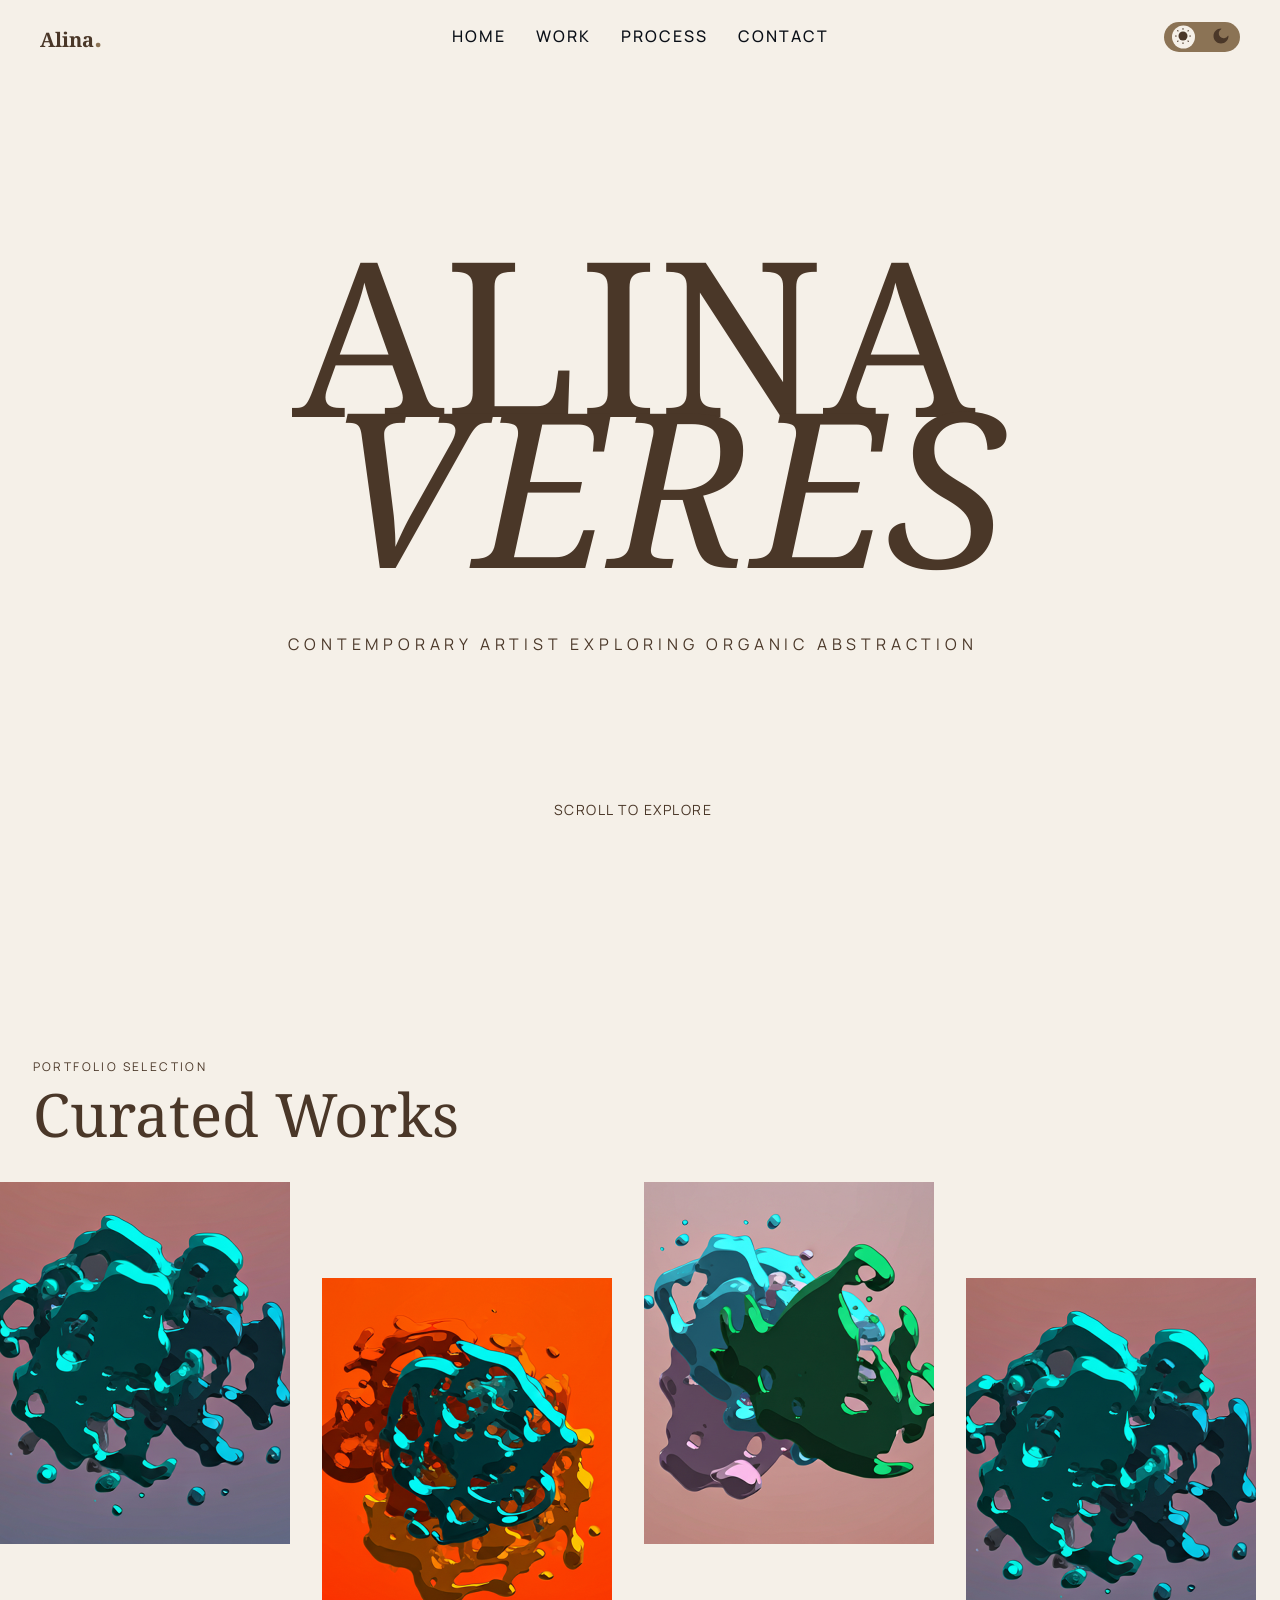
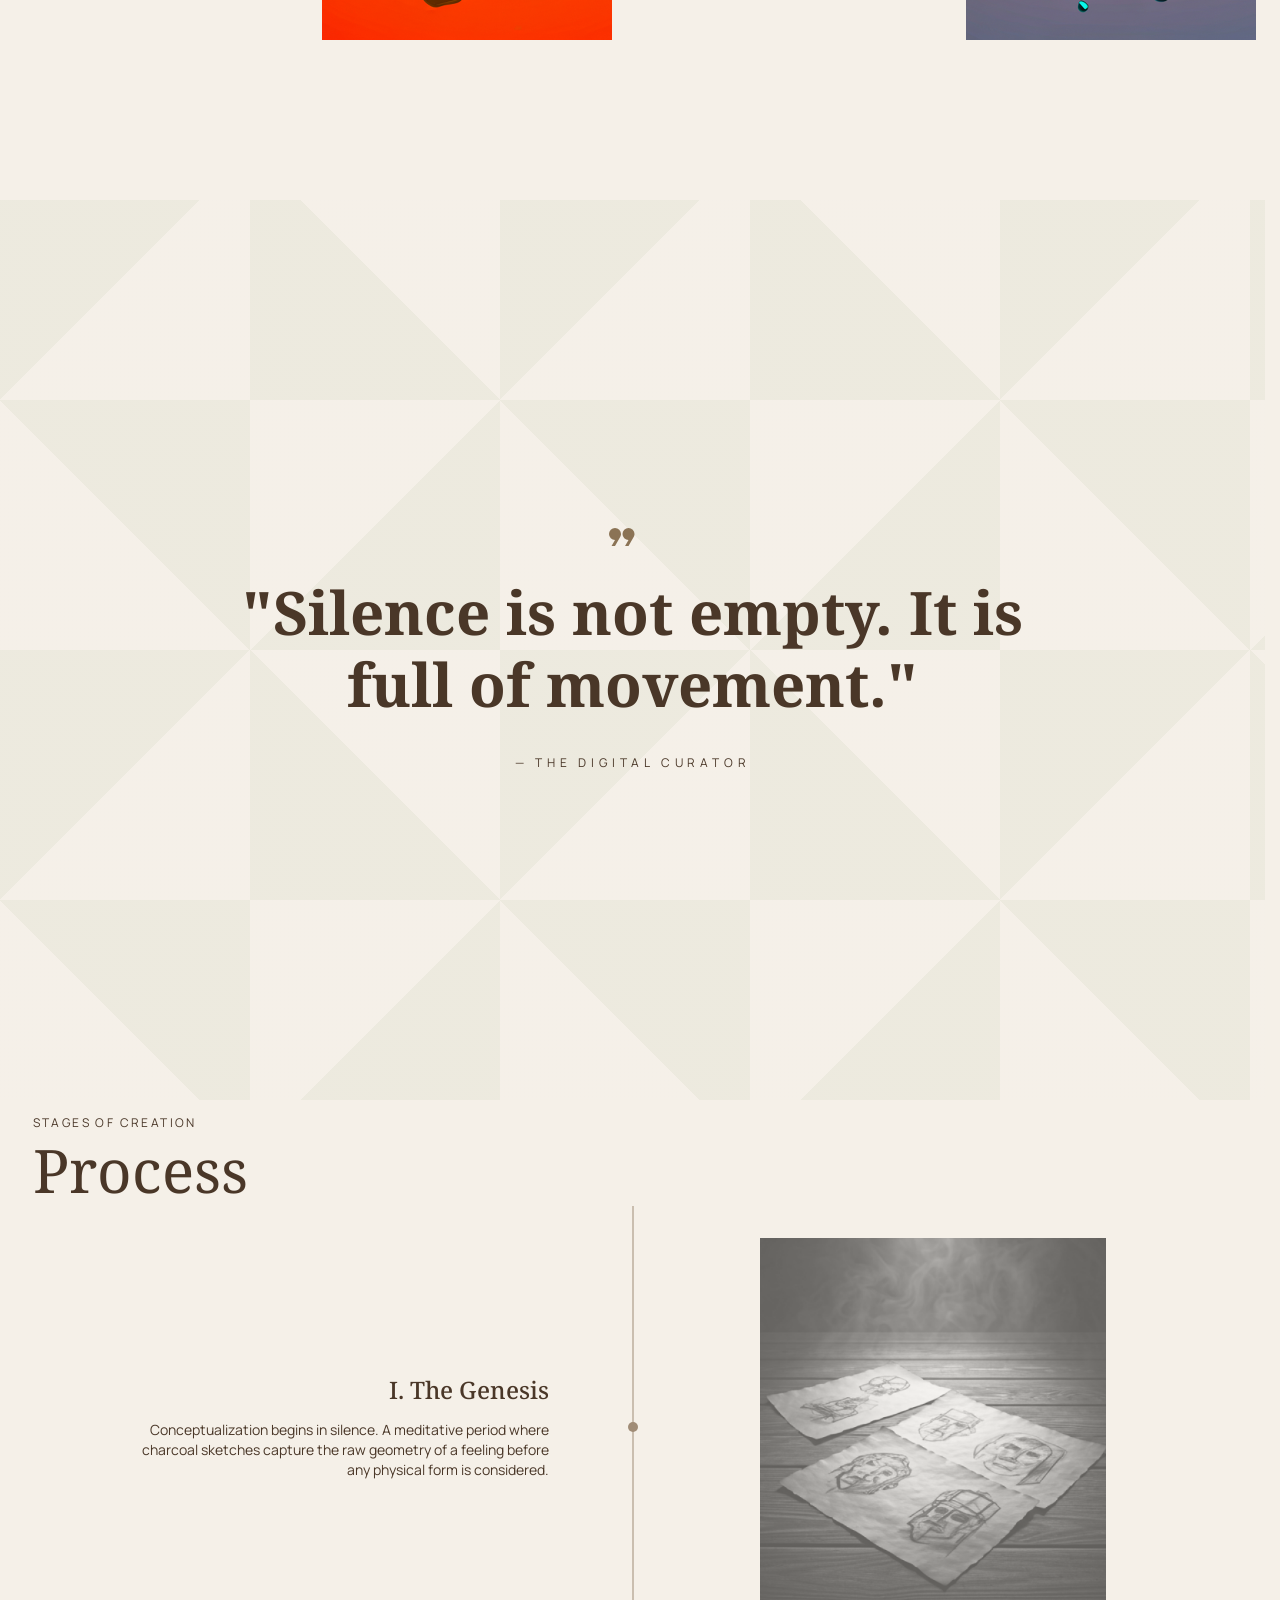
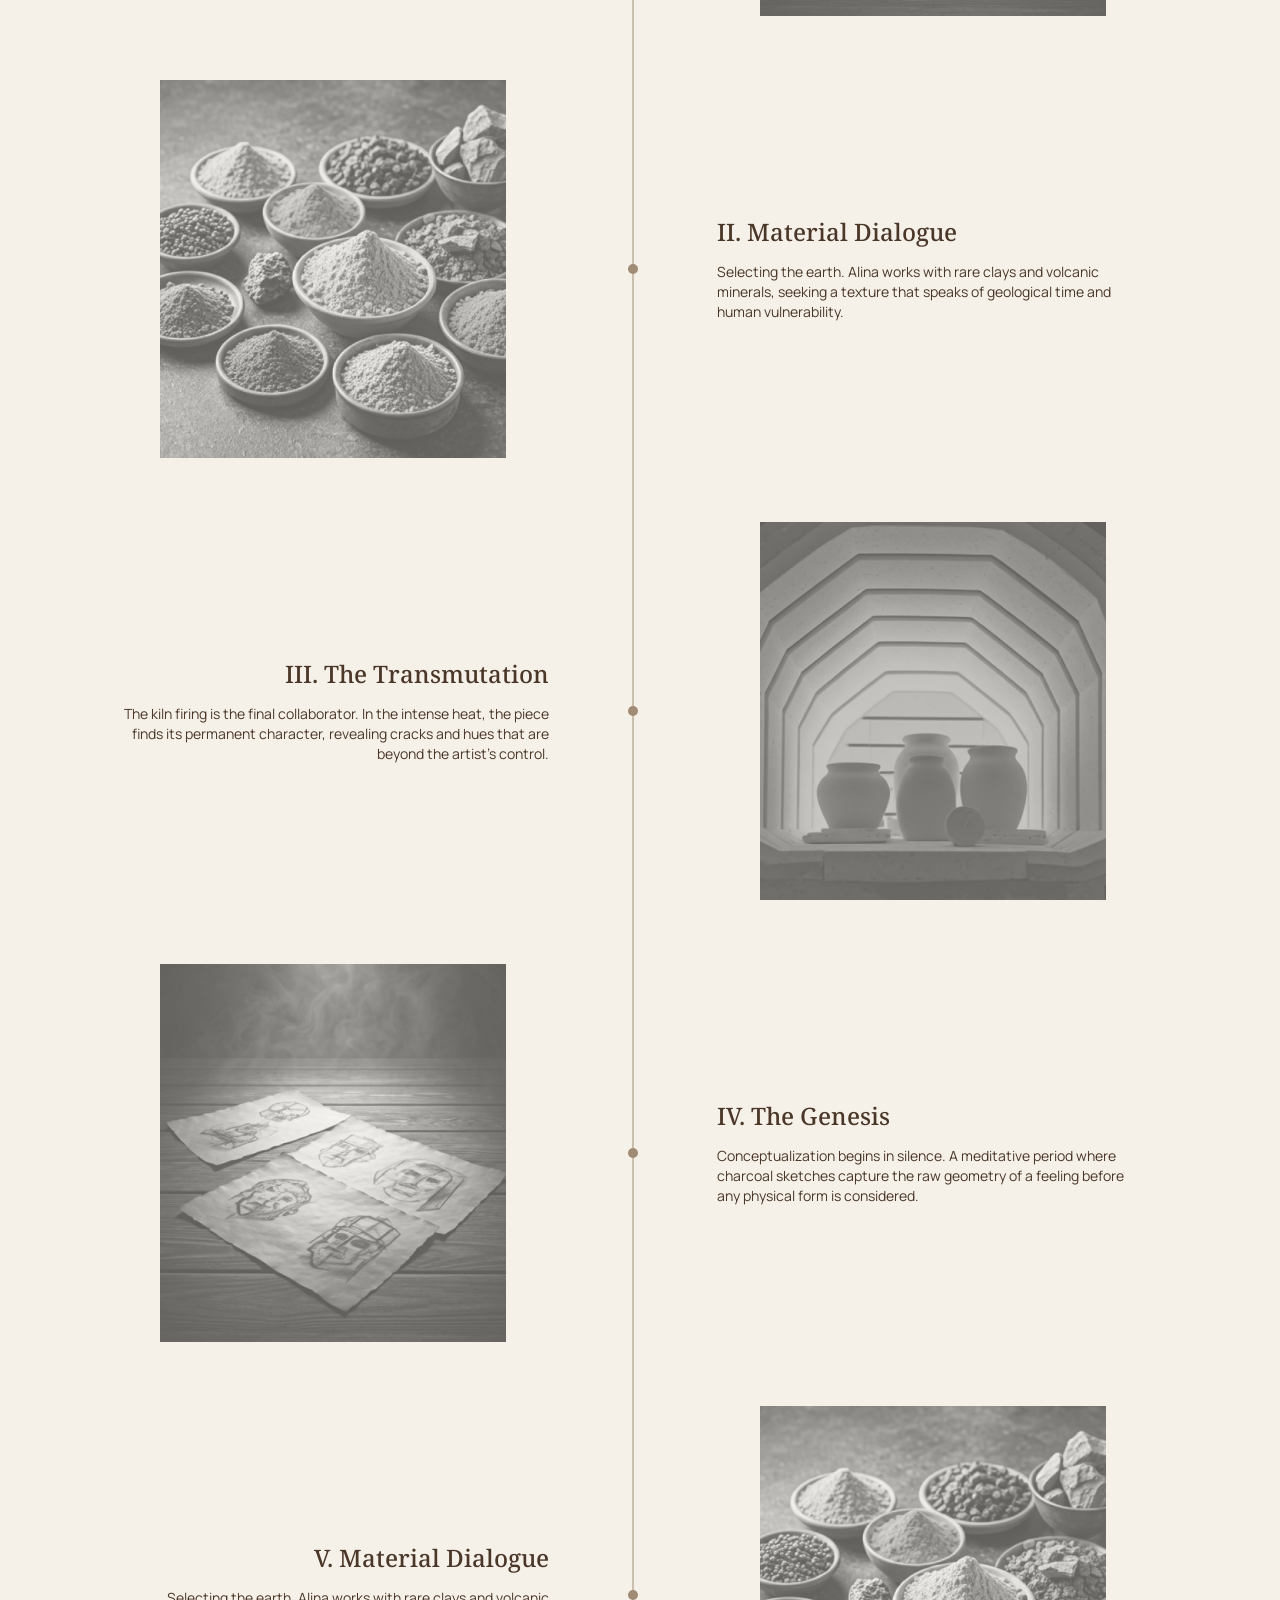
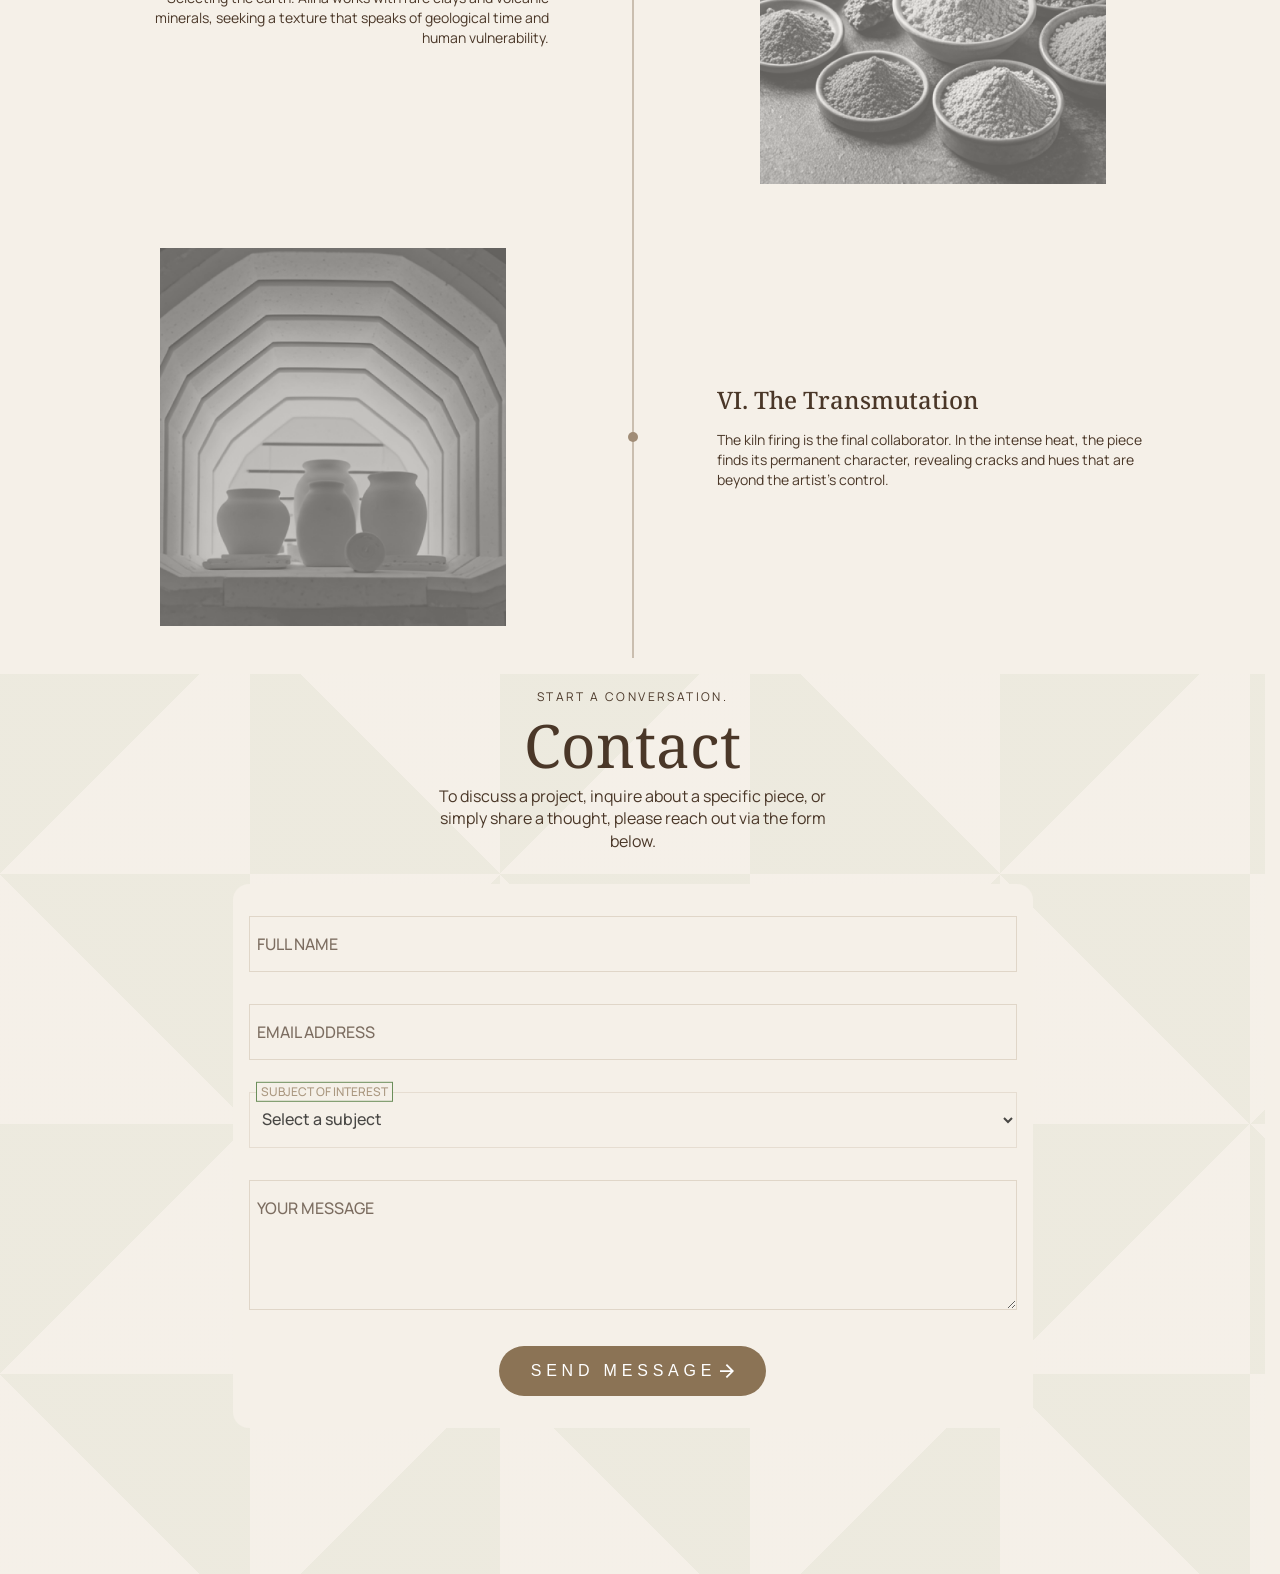
==== commit c440c414: "add: contact section" ====
--- a/index.html
+++ b/index.html
@@ -117,7 +117,7 @@
 					</li>
 				</ul>
 			</section>
-			<section class="quote">
+			<section class="quote quote--gradient-bg">
 				<div class="quote__container">
 					<svg>
 						<use xlink:href="assets/svg-sprite.svg#quote"></use>
@@ -150,8 +150,7 @@
 							<div class="steps-process__content">
 								<h3 class="steps-process__title">Material Dialogue</h3>
 								<div class="step-process__desc">
-									<p>Selecting the earth. Alina works with rare clays and volcanic minerals, seeking a texture that speaks of geological time and human vulnerability.
-									</p>
+									<p>Selecting the earth. Alina works with rare clays and volcanic minerals, seeking a texture that speaks of geological time and human vulnerability. </p>
 								</div>
 							</div>
 							<div class="steps-process__image">
@@ -162,8 +161,7 @@
 							<div class="steps-process__content">
 								<h3 class="steps-process__title">The Transmutation</h3>
 								<div class="step-process__desc">
-									<p>The kiln firing is the final collaborator. In the intense heat, the piece finds its permanent character, revealing cracks and hues that are beyond the artist's control.
-									</p>
+									<p>The kiln firing is the final collaborator. In the intense heat, the piece finds its permanent character, revealing cracks and hues that are beyond the artist's control. </p>
 								</div>
 							</div>
 							<div class="steps-process__image">
@@ -206,16 +204,51 @@
 					</ul>
 				</div>
 			</section>
-			<section id="contact" class="section">
-				<div class="container">
-					<h2 class="section__title">Contact</h2>
-					<p>Lorem ipsum dolor sit amet, consectetur adipisicing elit. Mollitia, molestias voluptas. Quam deleniti sapiente quo, dolore enim incidunt! Quibusdam consectetur qui aut nisi nesciunt, praesentium illum voluptates illo ullam cum pariatur fuga in fugiat minima fugit neque perspiciatis dolores, unde provident velit minus commodi! Exercitationem ex nobis magnam! Tempore dolores ab quibusdam ex omnis et! Dolorem ducimus doloremque, dolor corrupti reprehenderit dolores laboriosam harum eum eos commodi accusantium nisi dolore repellat provident consectetur quibusdam, a magnam libero, id saepe nesciunt maxime fugit illum! Ipsam nulla eos mollitia rerum veniam, consequatur nostrum a cumque id dolore sunt illo expedita repellat unde?</p>
-					<p>Lorem ipsum dolor sit amet, consectetur adipisicing elit. Mollitia, molestias voluptas. Quam deleniti sapiente quo, dolore enim incidunt! Quibusdam consectetur qui aut nisi nesciunt, praesentium illum voluptates illo ullam cum pariatur fuga in fugiat minima fugit neque perspiciatis dolores, unde provident velit minus commodi! Exercitationem ex nobis magnam! Tempore dolores ab quibusdam ex omnis et! Dolorem ducimus doloremque, dolor corrupti reprehenderit dolores laboriosam harum eum eos commodi accusantium nisi dolore repellat provident consectetur quibusdam, a magnam libero, id saepe nesciunt maxime fugit illum! Ipsam nulla eos mollitia rerum veniam, consequatur nostrum a cumque id dolore sunt illo expedita repellat unde?</p>
-					<p>Lorem ipsum dolor sit amet, consectetur adipisicing elit. Mollitia, molestias voluptas. Quam deleniti sapiente quo, dolore enim incidunt! Quibusdam consectetur qui aut nisi nesciunt, praesentium illum voluptates illo ullam cum pariatur fuga in fugiat minima fugit neque perspiciatis dolores, unde provident velit minus commodi! Exercitationem ex nobis magnam! Tempore dolores ab quibusdam ex omnis et! Dolorem ducimus doloremque, dolor corrupti reprehenderit dolores laboriosam harum eum eos commodi accusantium nisi dolore repellat provident consectetur quibusdam, a magnam libero, id saepe nesciunt maxime fugit illum! Ipsam nulla eos mollitia rerum veniam, consequatur nostrum a cumque id dolore sunt illo expedita repellat unde?</p>
-					<p>Lorem ipsum dolor sit amet, consectetur adipisicing elit. Mollitia, molestias voluptas. Quam deleniti sapiente quo, dolore enim incidunt! Quibusdam consectetur qui aut nisi nesciunt, praesentium illum voluptates illo ullam cum pariatur fuga in fugiat minima fugit neque perspiciatis dolores, unde provident velit minus commodi! Exercitationem ex nobis magnam! Tempore dolores ab quibusdam ex omnis et! Dolorem ducimus doloremque, dolor corrupti reprehenderit dolores laboriosam harum eum eos commodi accusantium nisi dolore repellat provident consectetur quibusdam, a magnam libero, id saepe nesciunt maxime fugit illum! Ipsam nulla eos mollitia rerum veniam, consequatur nostrum a cumque id dolore sunt illo expedita repellat unde?</p>
-					<p>Lorem ipsum dolor sit amet, consectetur adipisicing elit. Mollitia, molestias voluptas. Quam deleniti sapiente quo, dolore enim incidunt! Quibusdam consectetur qui aut nisi nesciunt, praesentium illum voluptates illo ullam cum pariatur fuga in fugiat minima fugit neque perspiciatis dolores, unde provident velit minus commodi! Exercitationem ex nobis magnam! Tempore dolores ab quibusdam ex omnis et! Dolorem ducimus doloremque, dolor corrupti reprehenderit dolores laboriosam harum eum eos commodi accusantium nisi dolore repellat provident consectetur quibusdam, a magnam libero, id saepe nesciunt maxime fugit illum! Ipsam nulla eos mollitia rerum veniam, consequatur nostrum a cumque id dolore sunt illo expedita repellat unde?</p>
-					<p>Lorem ipsum dolor sit amet, consectetur adipisicing elit. Mollitia, molestias voluptas. Quam deleniti sapiente quo, dolore enim incidunt! Quibusdam consectetur qui aut nisi nesciunt, praesentium illum voluptates illo ullam cum pariatur fuga in fugiat minima fugit neque perspiciatis dolores, unde provident velit minus commodi! Exercitationem ex nobis magnam! Tempore dolores ab quibusdam ex omnis et! Dolorem ducimus doloremque, dolor corrupti reprehenderit dolores laboriosam harum eum eos commodi accusantium nisi dolore repellat provident consectetur quibusdam, a magnam libero, id saepe nesciunt maxime fugit illum! Ipsam nulla eos mollitia rerum veniam, consequatur nostrum a cumque id dolore sunt illo expedita repellat unde?</p>
-					<p>Lorem ipsum dolor sit amet, consectetur adipisicing elit. Mollitia, molestias voluptas. Quam deleniti sapiente quo, dolore enim incidunt! Quibusdam consectetur qui aut nisi nesciunt, praesentium illum voluptates illo ullam cum pariatur fuga in fugiat minima fugit neque perspiciatis dolores, unde provident velit minus commodi! Exercitationem ex nobis magnam! Tempore dolores ab quibusdam ex omnis et! Dolorem ducimus doloremque, dolor corrupti reprehenderit dolores laboriosam harum eum eos commodi accusantium nisi dolore repellat provident consectetur quibusdam, a magnam libero, id saepe nesciunt maxime fugit illum! Ipsam nulla eos mollitia rerum veniam, consequatur nostrum a cumque id dolore sunt illo expedita repellat unde?</p>
+			<section id="contact" class="contact--gradient-bg">
+				<div class="contact__container">
+					<div class="contact__heading heading-block heading-block--center">
+						<div class="heading-block__label">Start a conversation.</div>
+						<h2 class="heading-block__title">Contact</h2>
+						<div class="heading-block__text">
+							<p>To discuss a project, inquire about a specific piece, or simply share a thought, please reach out via the form below.</p>
+						</div>
+					</div>
+					<form action="" class="contact__form form">
+						<div class="form__group">
+							<input type="text" id="name" name="name" class="form__input form-item" placeholder=" " required>
+							<label for="name" class="form__label"><span>FULL NAME</span></label>
+						</div>
+						<div class="form__group">
+							<input type="email" id="email" name="email" class="form__input form-item" placeholder=" " required>
+							<label for="email" class="form__label"><span>EMAIL ADDRESS</span></label>
+						</div>
+						<div class="form__group">
+							<select id="subject" placeholder=" " name="subject" class="form__select form-item" required>
+
+								<button>
+									<selectedcontent></selectedcontent>
+									<span class="arrow"></span>
+								</button>
+
+								<option value="" disabled selected hidden>Select a subject</option>
+								<option value="inquiry">General Inquiry</option>
+								<option value="collaboration">Collaboration Opportunity</option>
+								<option value="exhibition">Exhibition Proposal</option>
+								<option value="other">Other</option>
+							</select>
+							<label for="subject" class="form__label"><span>SUBJECT OF INTEREST</span></label>
+						</div>
+						<div class="form__group">
+							<textarea id="message" name="message" class="form__textarea form-item" rows="5" placeholder=" " required></textarea>
+							<label for="message" class="form__label"><span>YOUR MESSAGE</span></label>
+						</div>
+						<button type="submit" class="form__submit button">
+							Send Message
+							<svg>
+								<use class="icon" xlink:href="assets/svg-sprite.svg#chevron"></use>
+							</svg>
+						</button>
+					</form>
 				</div>
 			</section>
 		</main>
--- a/styles/main.css
+++ b/styles/main.css
@@ -11,8 +11,11 @@
 @import "layout/work.css";
 @import "layout/quote.css";
 @import "layout/process.css";
+@import "layout/contact.css";
 @import "components/heading-block.css";
 @import "components/carousel.css";
+@import "components/button.css";
+@import "components/select.css";
 
 body {
 	background-color: var(--surface-primary);
@@ -36,3 +39,4 @@
 	padding-block: var(--spacing-lg);
 	min-height: 100svh;
 }
+
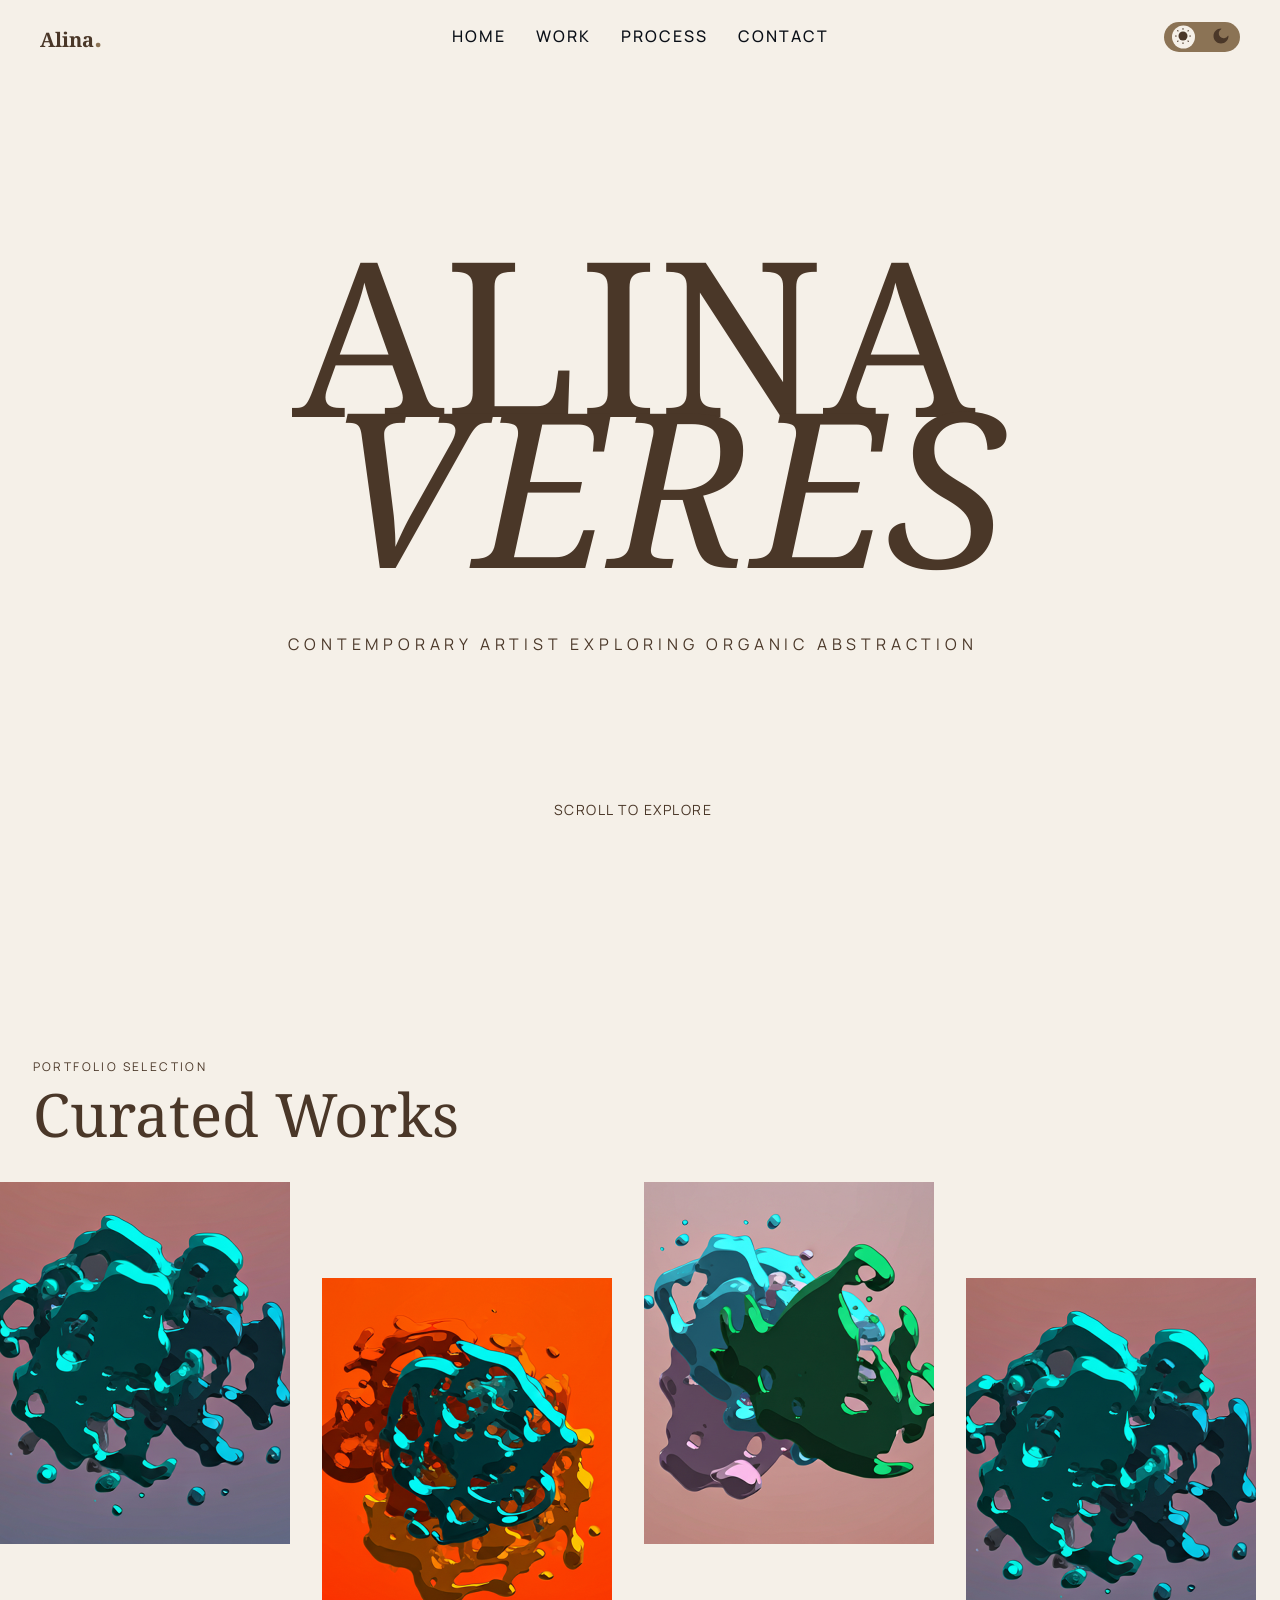
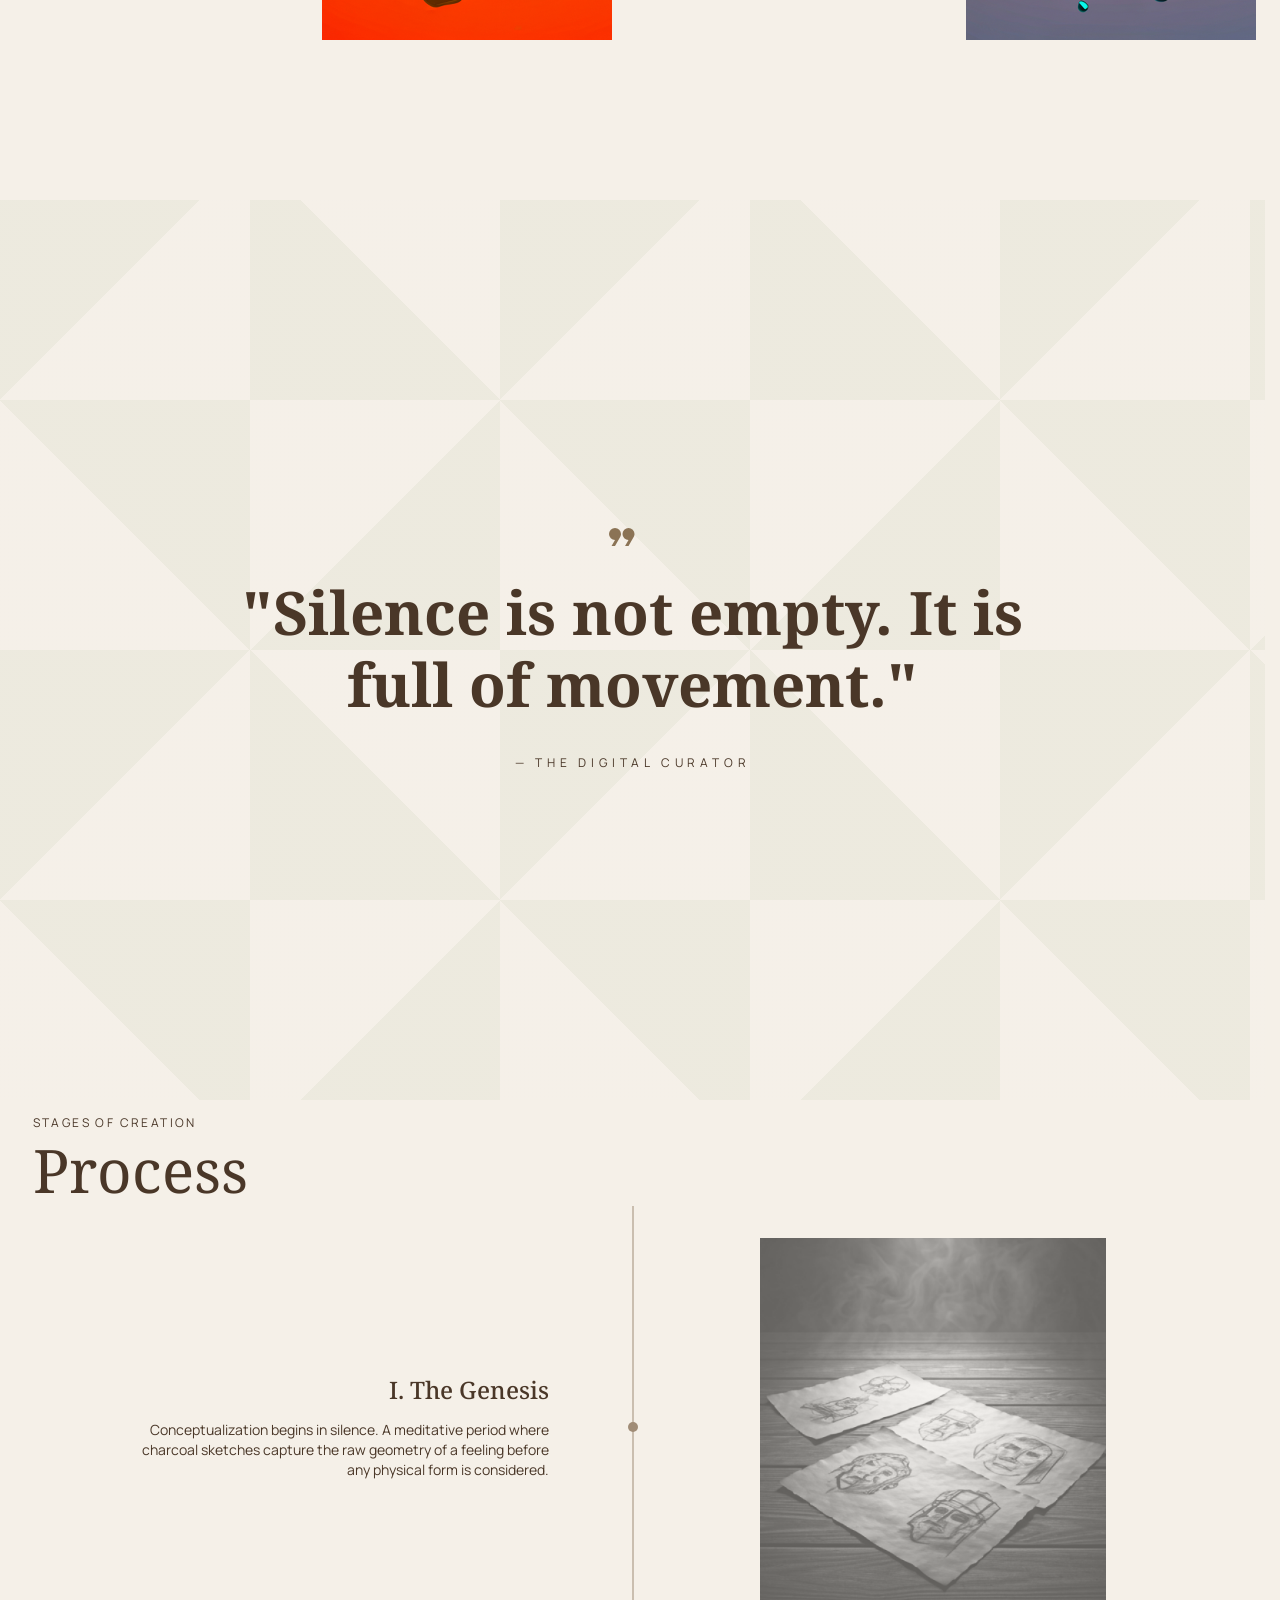
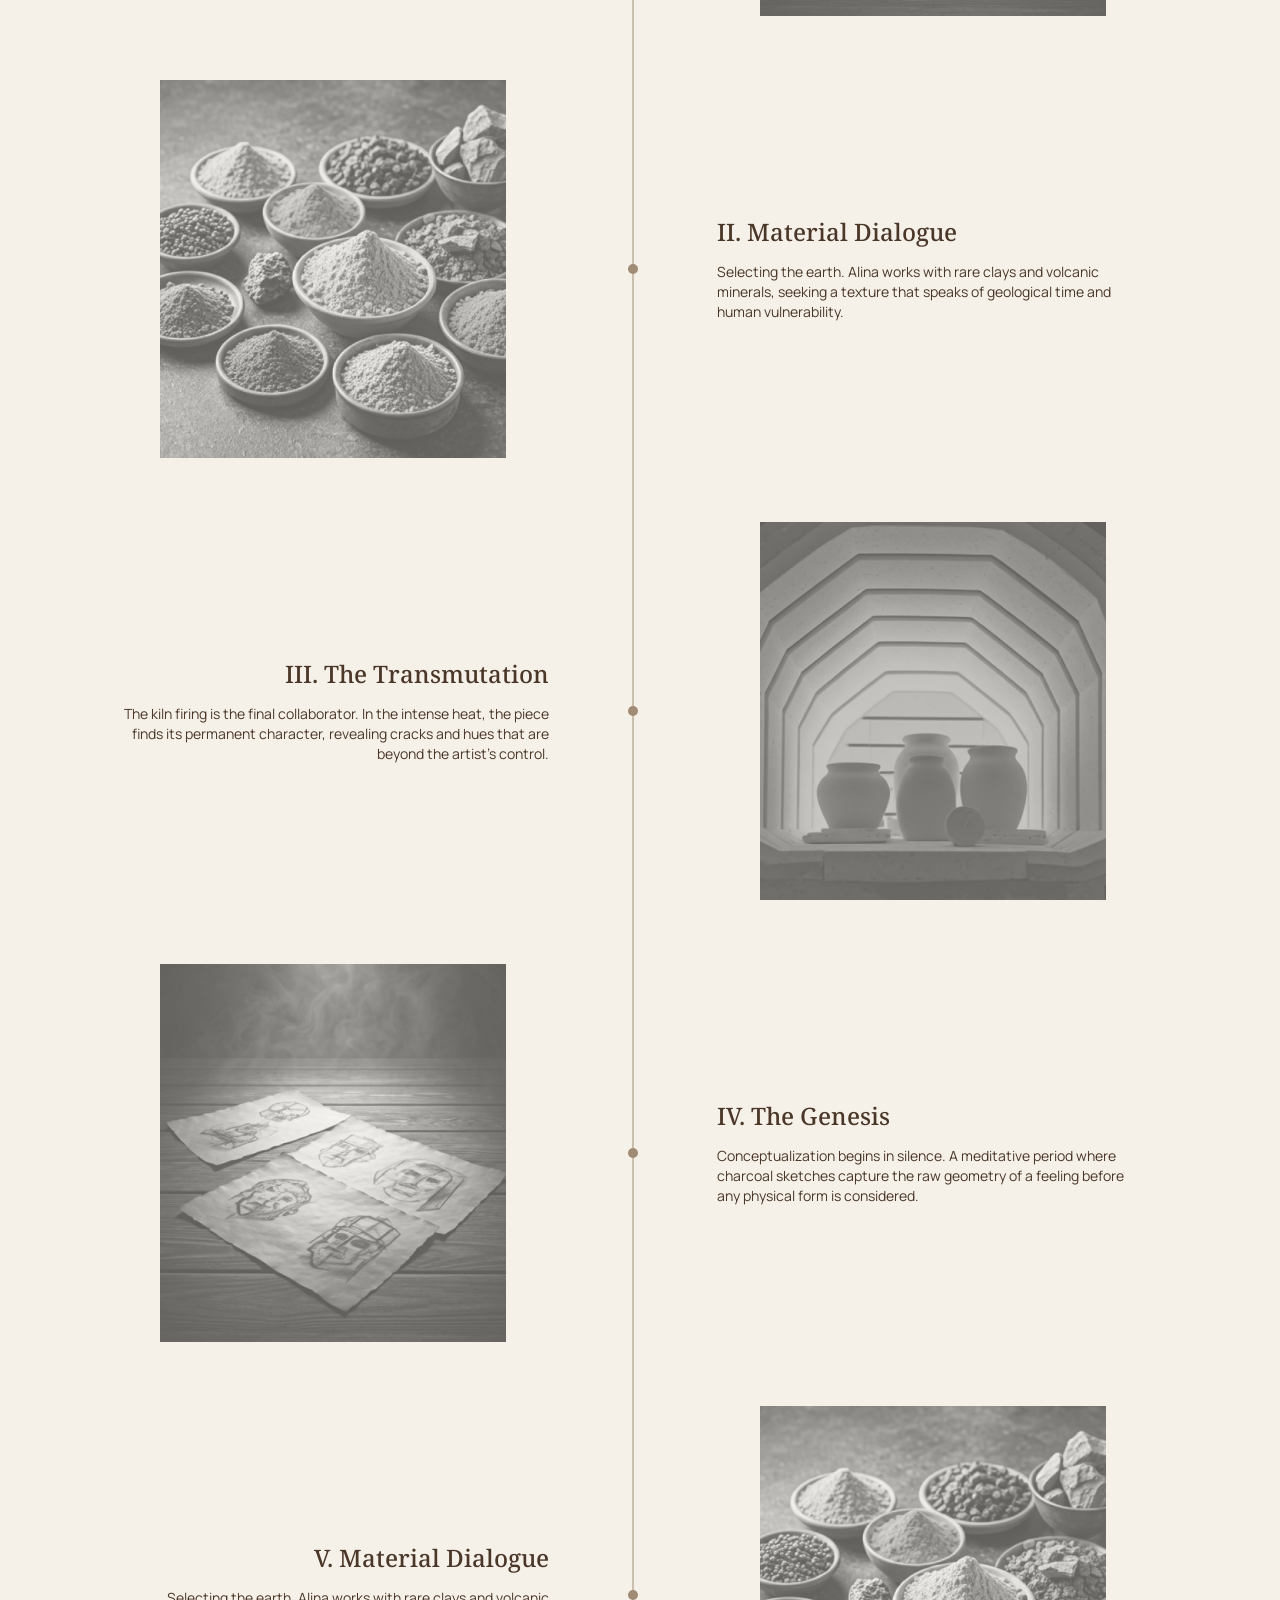
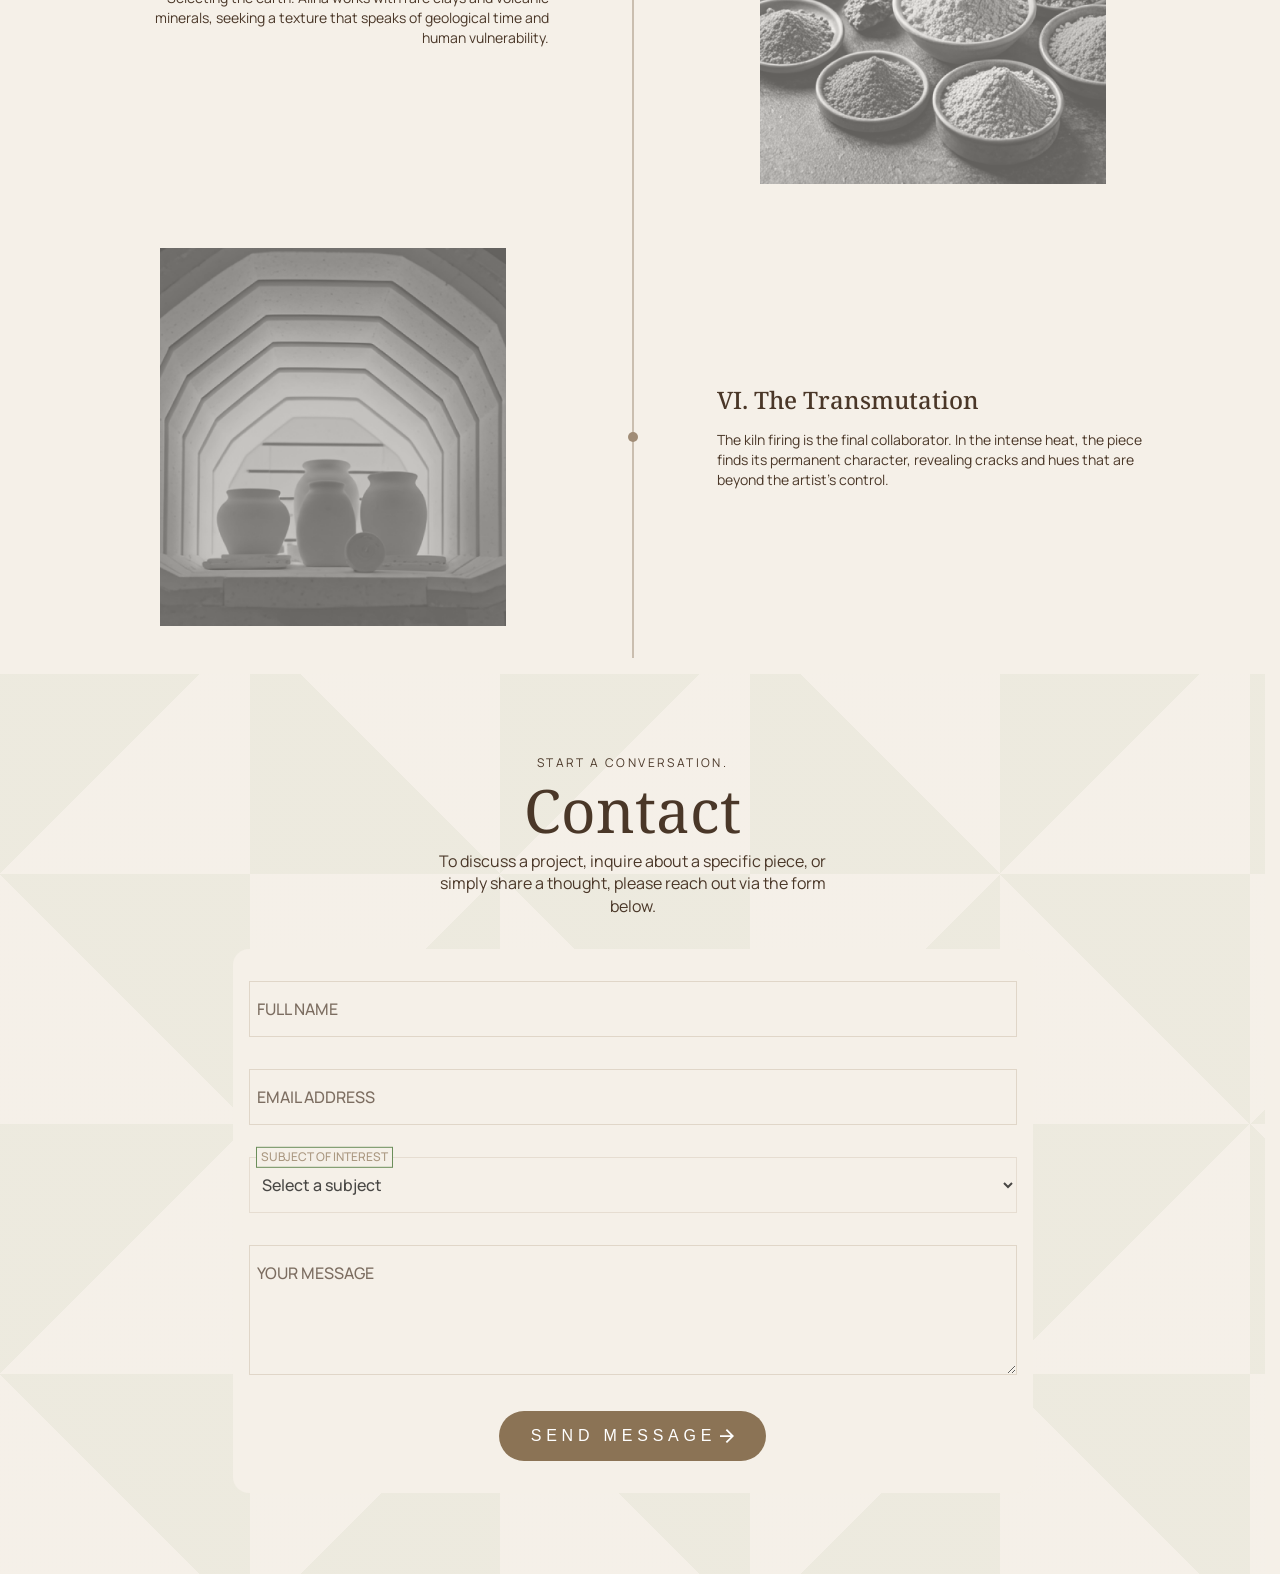
==== commit a49e5524: "align center contact section content" ====
--- a/index.html
+++ b/index.html
@@ -204,7 +204,7 @@
 					</ul>
 				</div>
 			</section>
-			<section id="contact" class="contact--gradient-bg">
+			<section id="contact" class="contact contact--gradient-bg">
 				<div class="contact__container">
 					<div class="contact__heading heading-block heading-block--center">
 						<div class="heading-block__label">Start a conversation.</div>
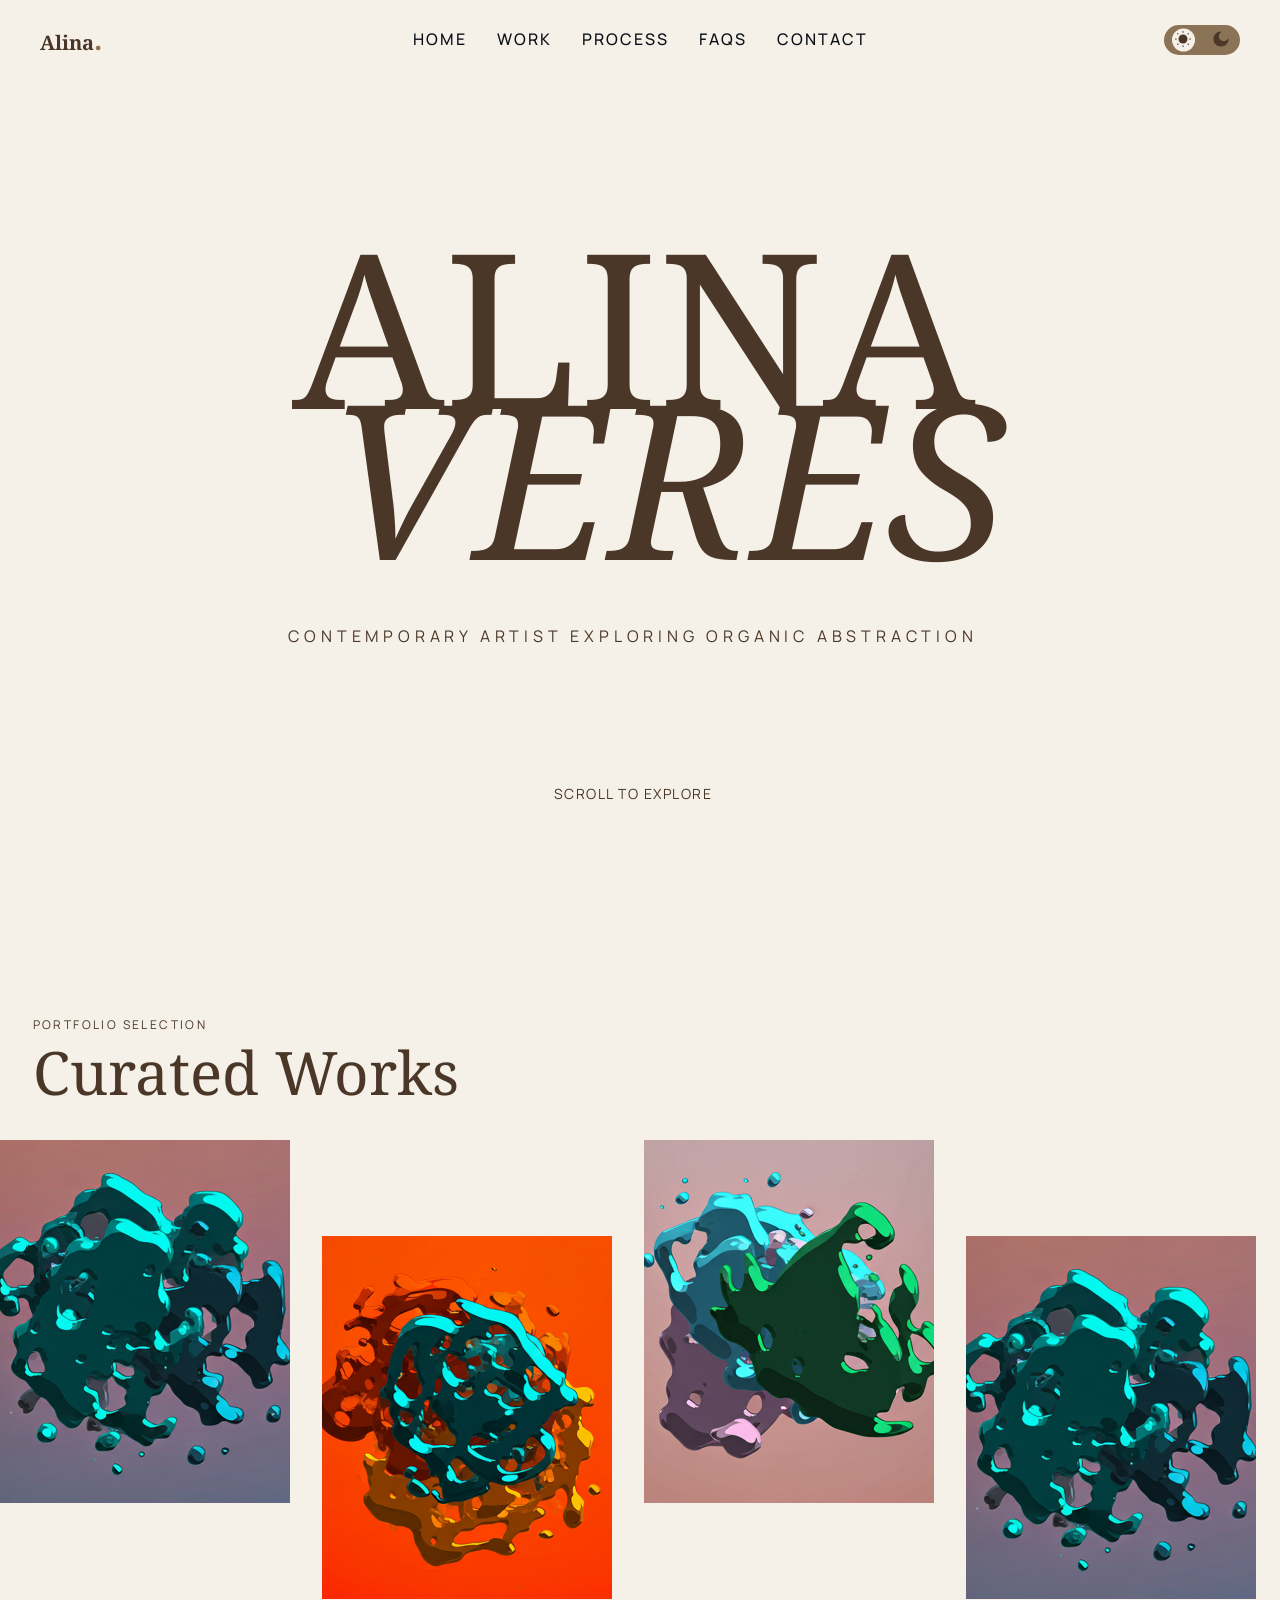
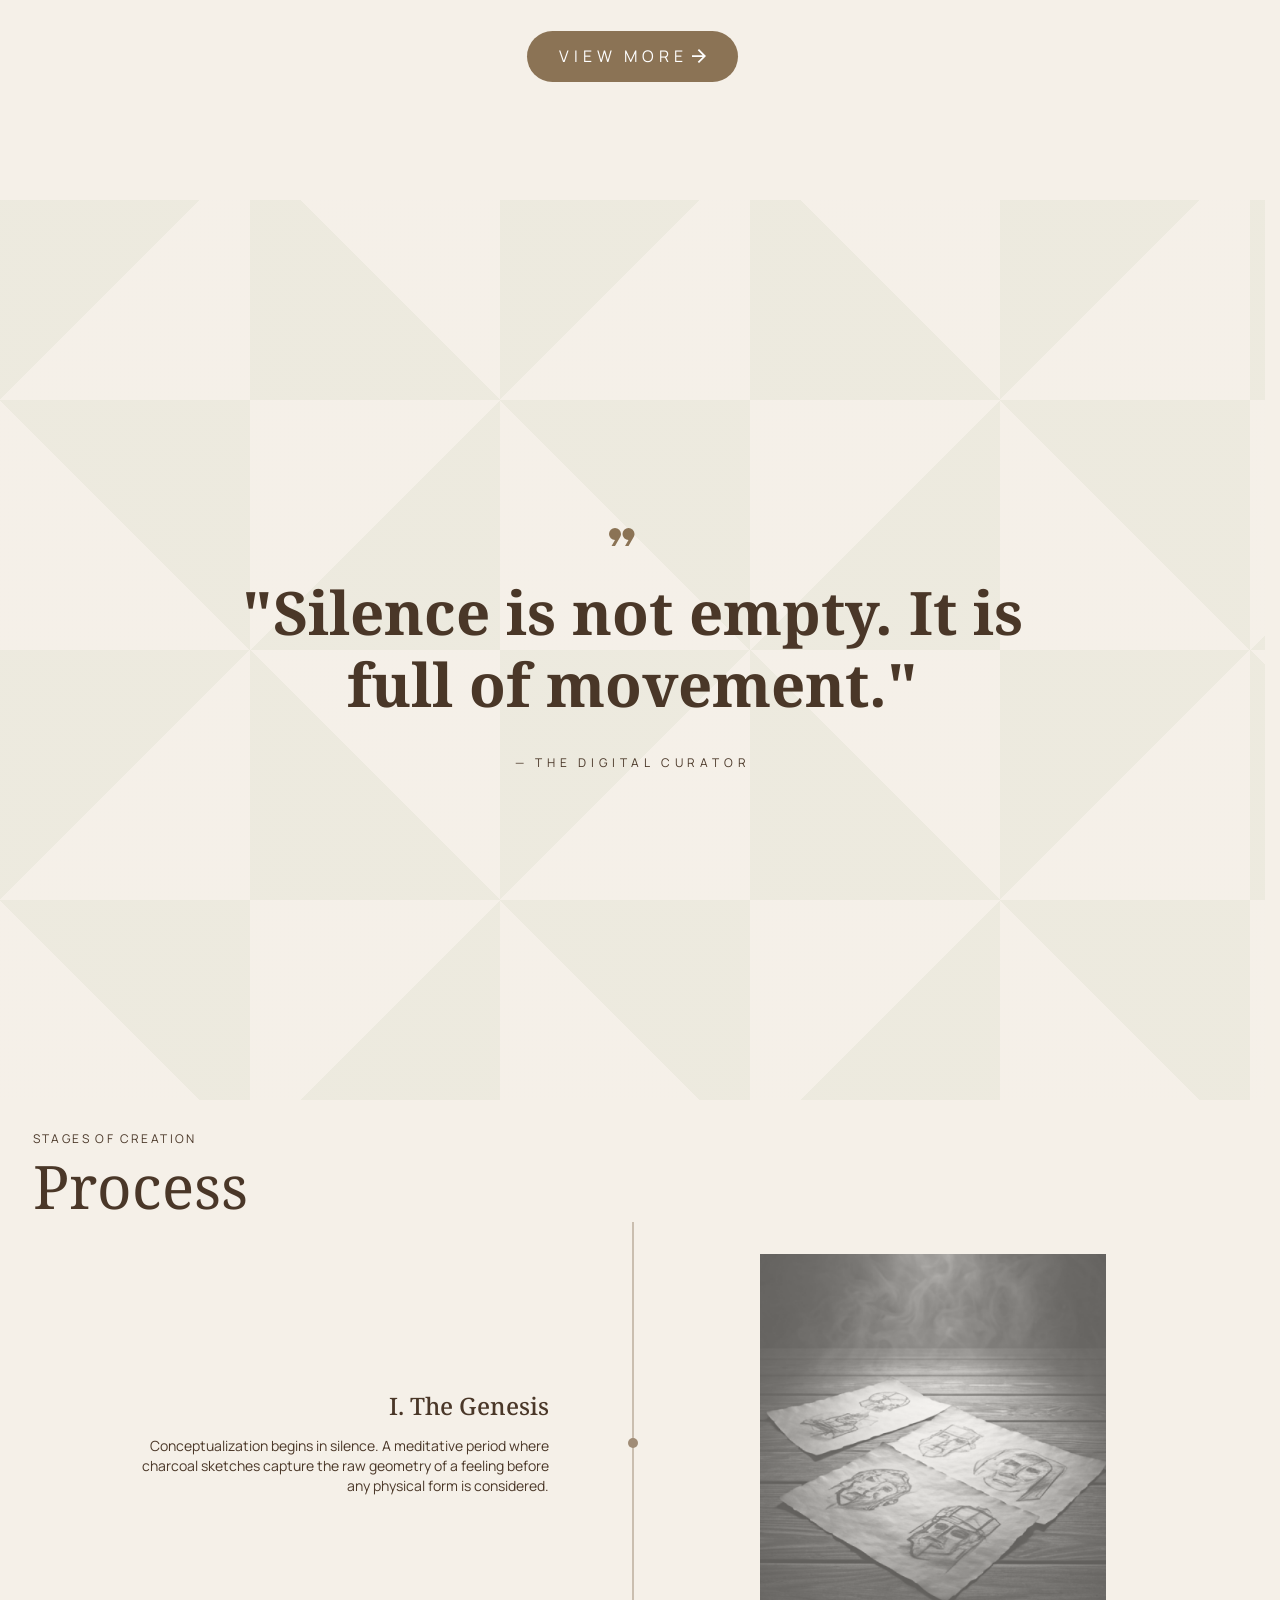
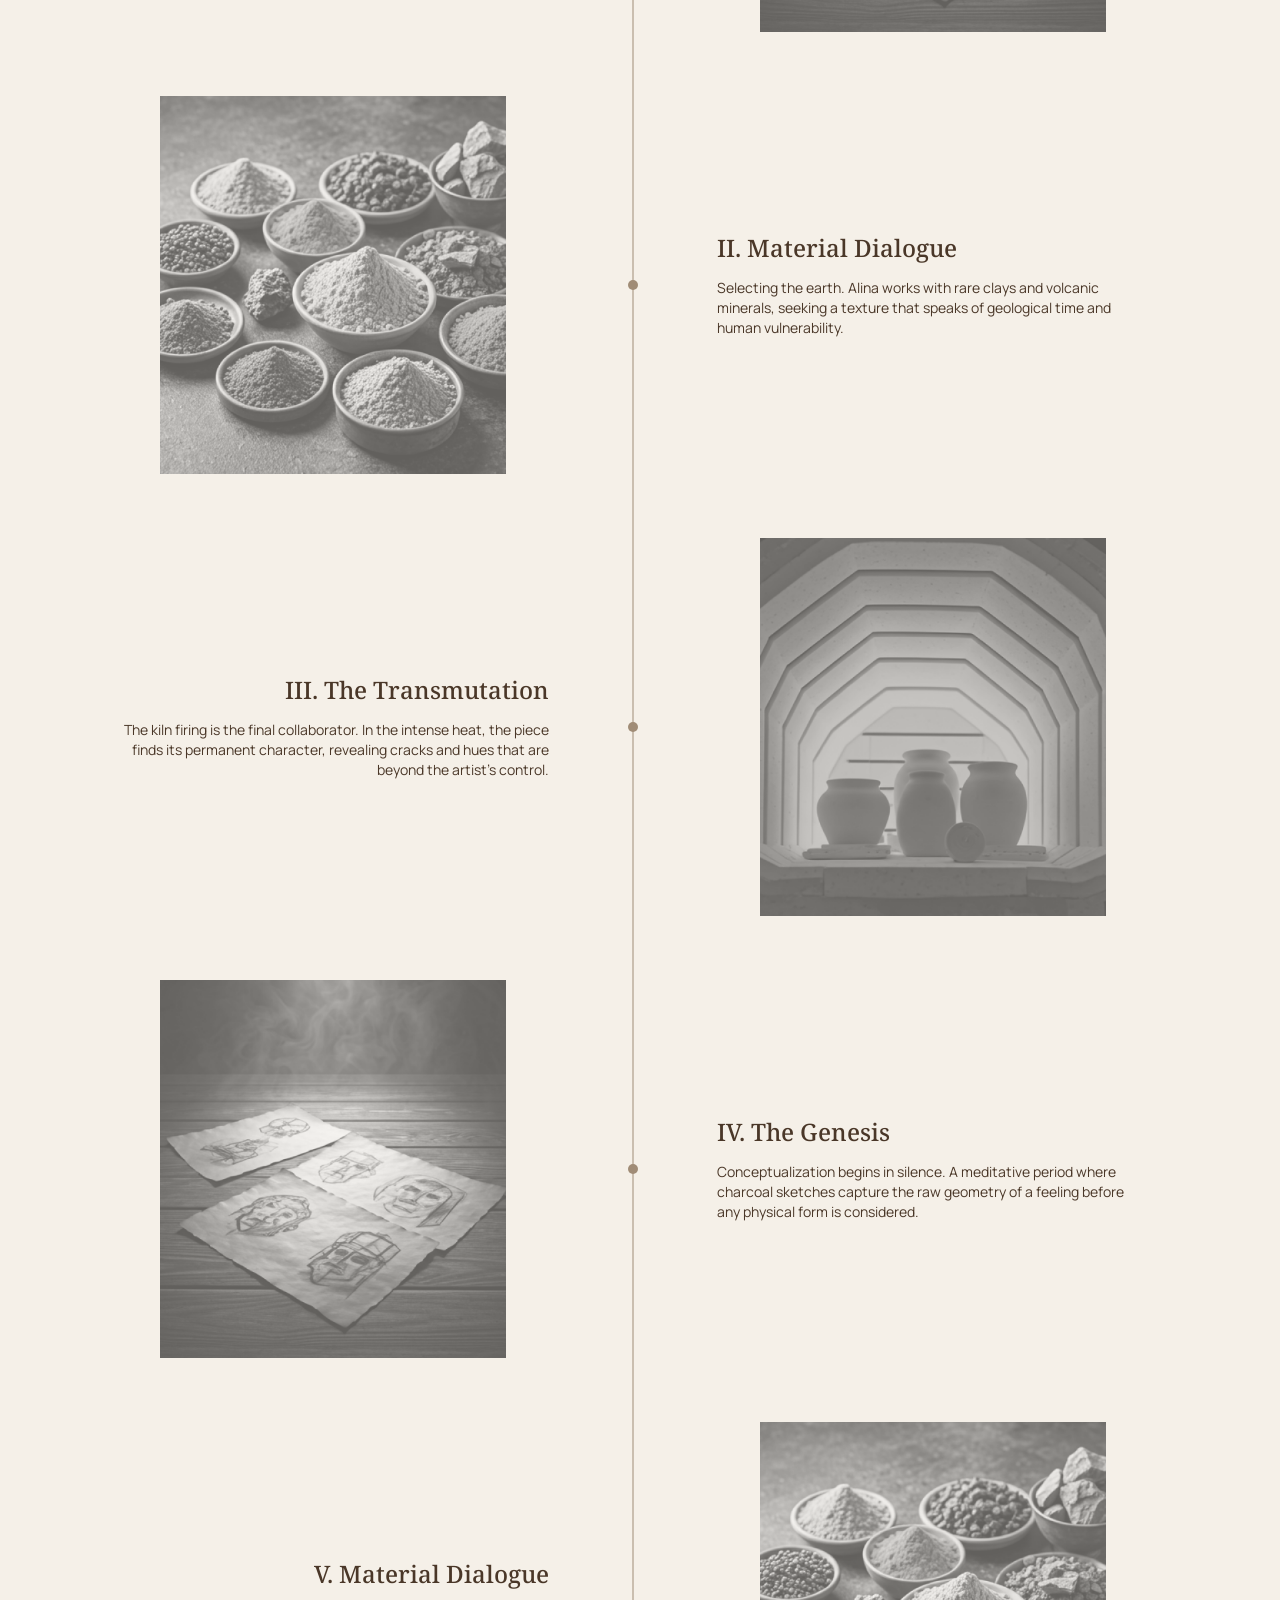
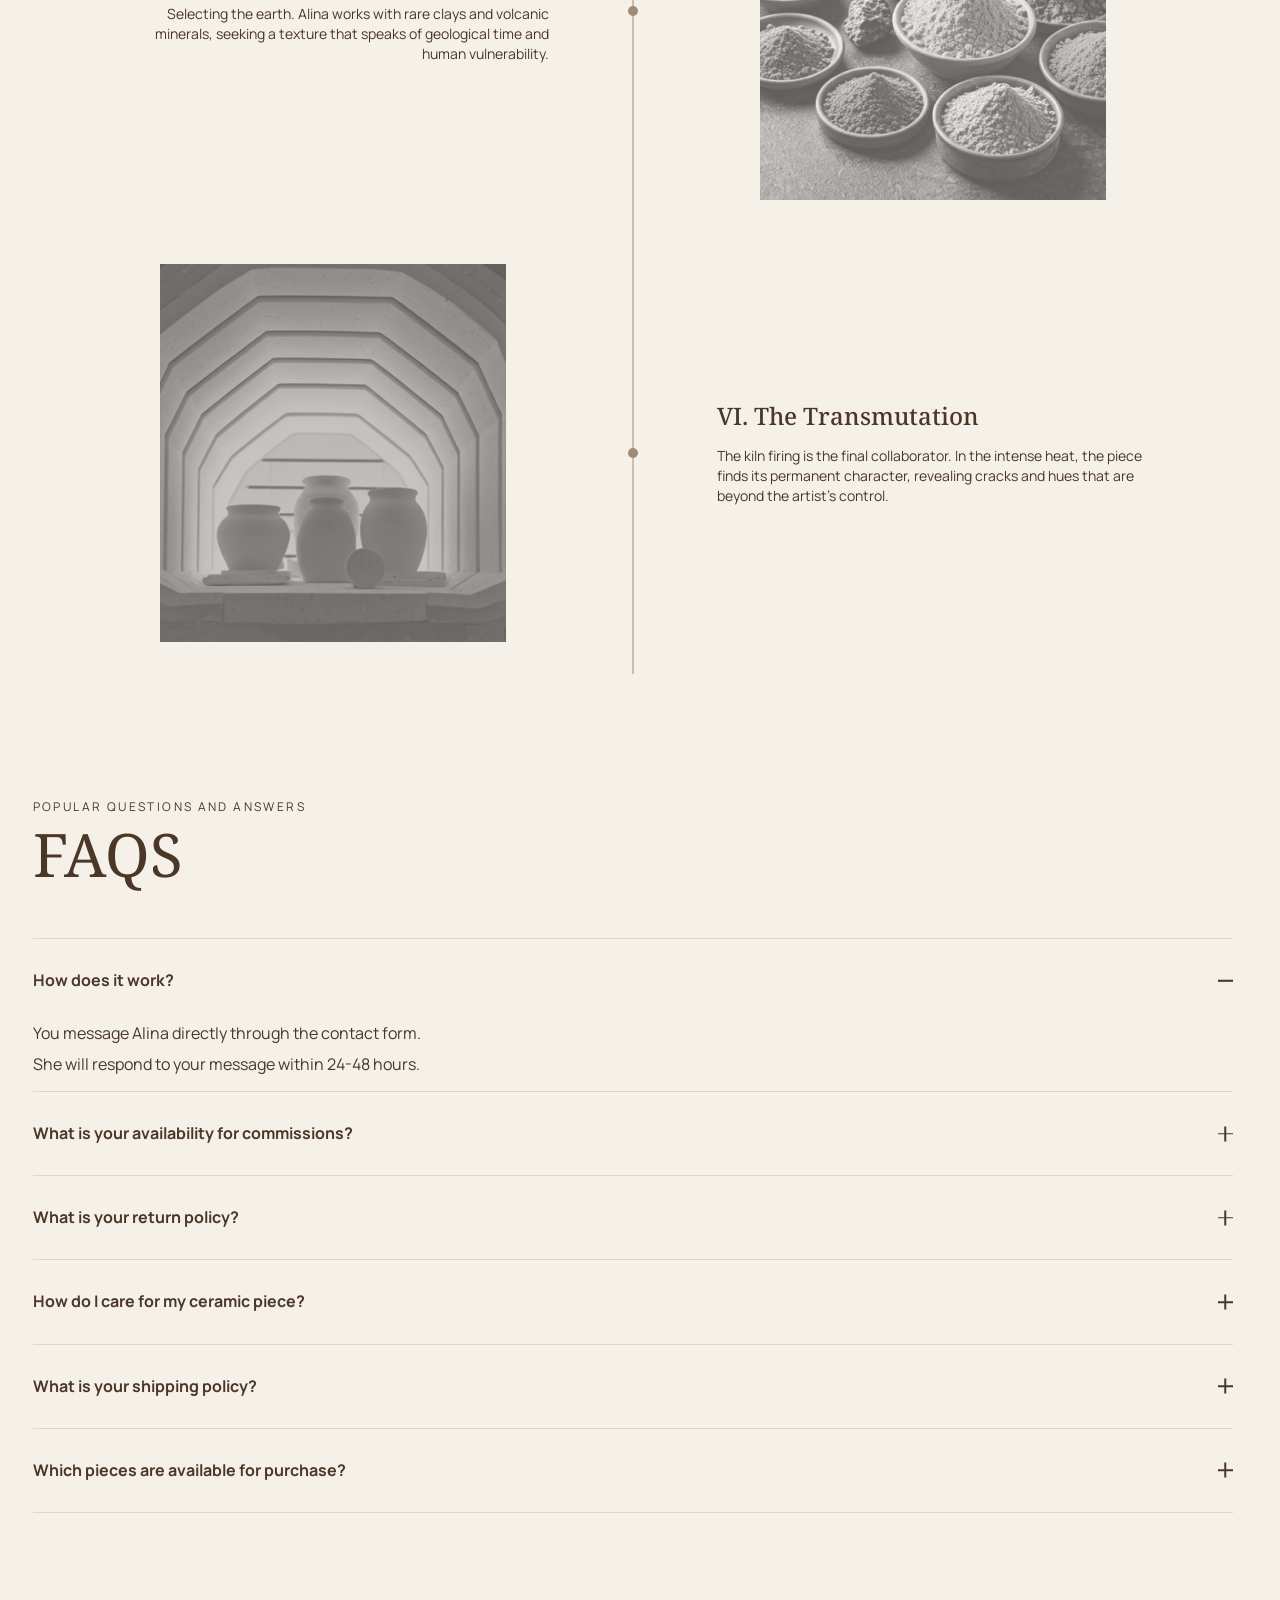
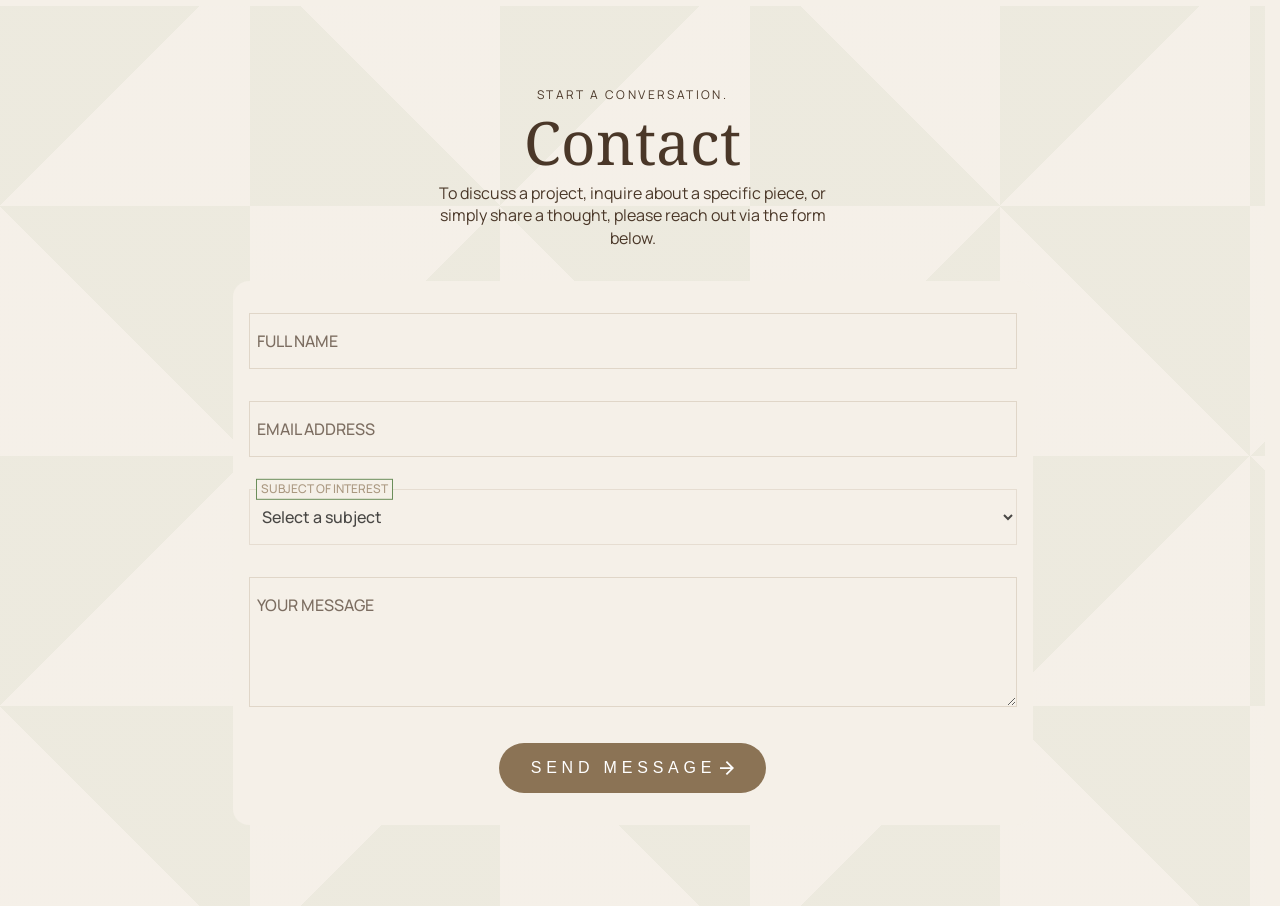
==== commit cf7f5d4e: "add: faqs section, portfolio page" ====
--- a/index.html
+++ b/index.html
@@ -30,6 +30,9 @@
 							<a href="#process" class="menu__link">Process</a>
 						</li>
 						<li class="menu__item">
+							<a href="#faqs" class="menu__link">FAQs</a>
+						</li>
+						<li class="menu__item">
 							<a href="#contact" class="menu__link">Contact</a>
 						</li>
 					</ul>
@@ -116,6 +119,10 @@
 						</div>
 					</li>
 				</ul>
+				<a href="work.html" class="work__link button"> View more <svg>
+						<use class="icon" xlink:href="assets/svg-sprite.svg#chevron"></use>
+					</svg>
+				</a>
 			</section>
 			<section class="quote quote--gradient-bg">
 				<div class="quote__container">
@@ -204,6 +211,53 @@
 					</ul>
 				</div>
 			</section>
+			<section id="faqs" class="faqs">
+				<div class="faqs__container">
+					<div class="heading-block">
+						<div class="heading-block__label">Popular questions and answers</div>
+						<h2 class="heading-block__title">FAQS</h2>
+					</div>
+					<div class="faqs__body">
+						<details name="faq" open class="faq">
+							<summary class="faq__summary">How does it work?</summary>
+							<div class="faq__content">
+								<p>You message Alina directly through the contact form.</p>
+								<p>She will respond to your message within 24-48 hours.</p>
+							</div>
+						</details>
+						<details name="faq" open class="faq">
+							<summary class="faq__summary">What is your availability for commissions?</summary>
+							<div class="faq__content">
+								<p>Alina's availability for commissions varies based on her current schedule and project commitments. Please reach out through the contact form to discuss potential opportunities and timelines.</p>
+							</div>
+						</details>
+						<details name="faq" open class="faq">
+							<summary class="faq__summary">What is your return policy?</summary>
+							<div class="faq__content">
+								<p>Due to the nature of handmade ceramic pieces, all sales are final. Please ensure you are satisfied with the piece before making a purchase.</p>
+							</div>
+						</details>
+						<details name="faq" open class="faq">
+							<summary class="faq__summary">How do I care for my ceramic piece?</summary>
+							<div class="faq__content">
+								<p>Handmade ceramic pieces should be handled with care. Avoid exposing them to extreme temperatures or direct sunlight. Clean them gently with a soft, dry cloth.</p>
+							</div>
+						</details>
+						<details name="faq" open class="faq">
+							<summary class="faq__summary">What is your shipping policy?</summary>
+							<div class="faq__content">
+								<p>Shipping costs and delivery times may vary based on your location and the size of your order. Please contact us for more information.</p>
+							</div>
+						</details>
+						<details name="faq" open class="faq">
+							<summary class="faq__summary">Which pieces are available for purchase?</summary>
+							<div class="faq__content">
+								<p>We have a variety of handmade ceramic pieces available for purchase at any given time. Please check back regularly as new pieces are added.</p>
+							</div>
+						</details>
+					</div>
+				</div>
+			</section>
 			<section id="contact" class="contact contact--gradient-bg">
 				<div class="contact__container">
 					<div class="contact__heading heading-block heading-block--center">
@@ -224,12 +278,10 @@
 						</div>
 						<div class="form__group">
 							<select id="subject" placeholder=" " name="subject" class="form__select form-item" required>
-
 								<button>
 									<selectedcontent></selectedcontent>
 									<span class="arrow"></span>
 								</button>
-
 								<option value="" disabled selected hidden>Select a subject</option>
 								<option value="inquiry">General Inquiry</option>
 								<option value="collaboration">Collaboration Opportunity</option>
@@ -242,9 +294,7 @@
 							<textarea id="message" name="message" class="form__textarea form-item" rows="5" placeholder=" " required></textarea>
 							<label for="message" class="form__label"><span>YOUR MESSAGE</span></label>
 						</div>
-						<button type="submit" class="form__submit button">
-							Send Message
-							<svg>
+						<button type="submit" class="form__submit button"> Send Message <svg>
 								<use class="icon" xlink:href="assets/svg-sprite.svg#chevron"></use>
 							</svg>
 						</button>
--- a/styles/main.css
+++ b/styles/main.css
@@ -12,10 +12,13 @@
 @import "layout/quote.css";
 @import "layout/process.css";
 @import "layout/contact.css";
+@import "layout/faqs.css";
 @import "components/heading-block.css";
 @import "components/carousel.css";
 @import "components/button.css";
 @import "components/select.css";
+@import "components/faqs.css";
+@import "pages/work.css";
 
 body {
 	background-color: var(--surface-primary);
@@ -35,8 +38,8 @@
 	overflow: clip;
 }
 section {
-	scroll-margin-top: clamp(75px, 100vw, 125px);
-	padding-block: var(--spacing-lg);
+	scroll-margin-top: 4.4375rem;
+	padding-block: var(--spacing-xl);
 	min-height: 100svh;
 }
 
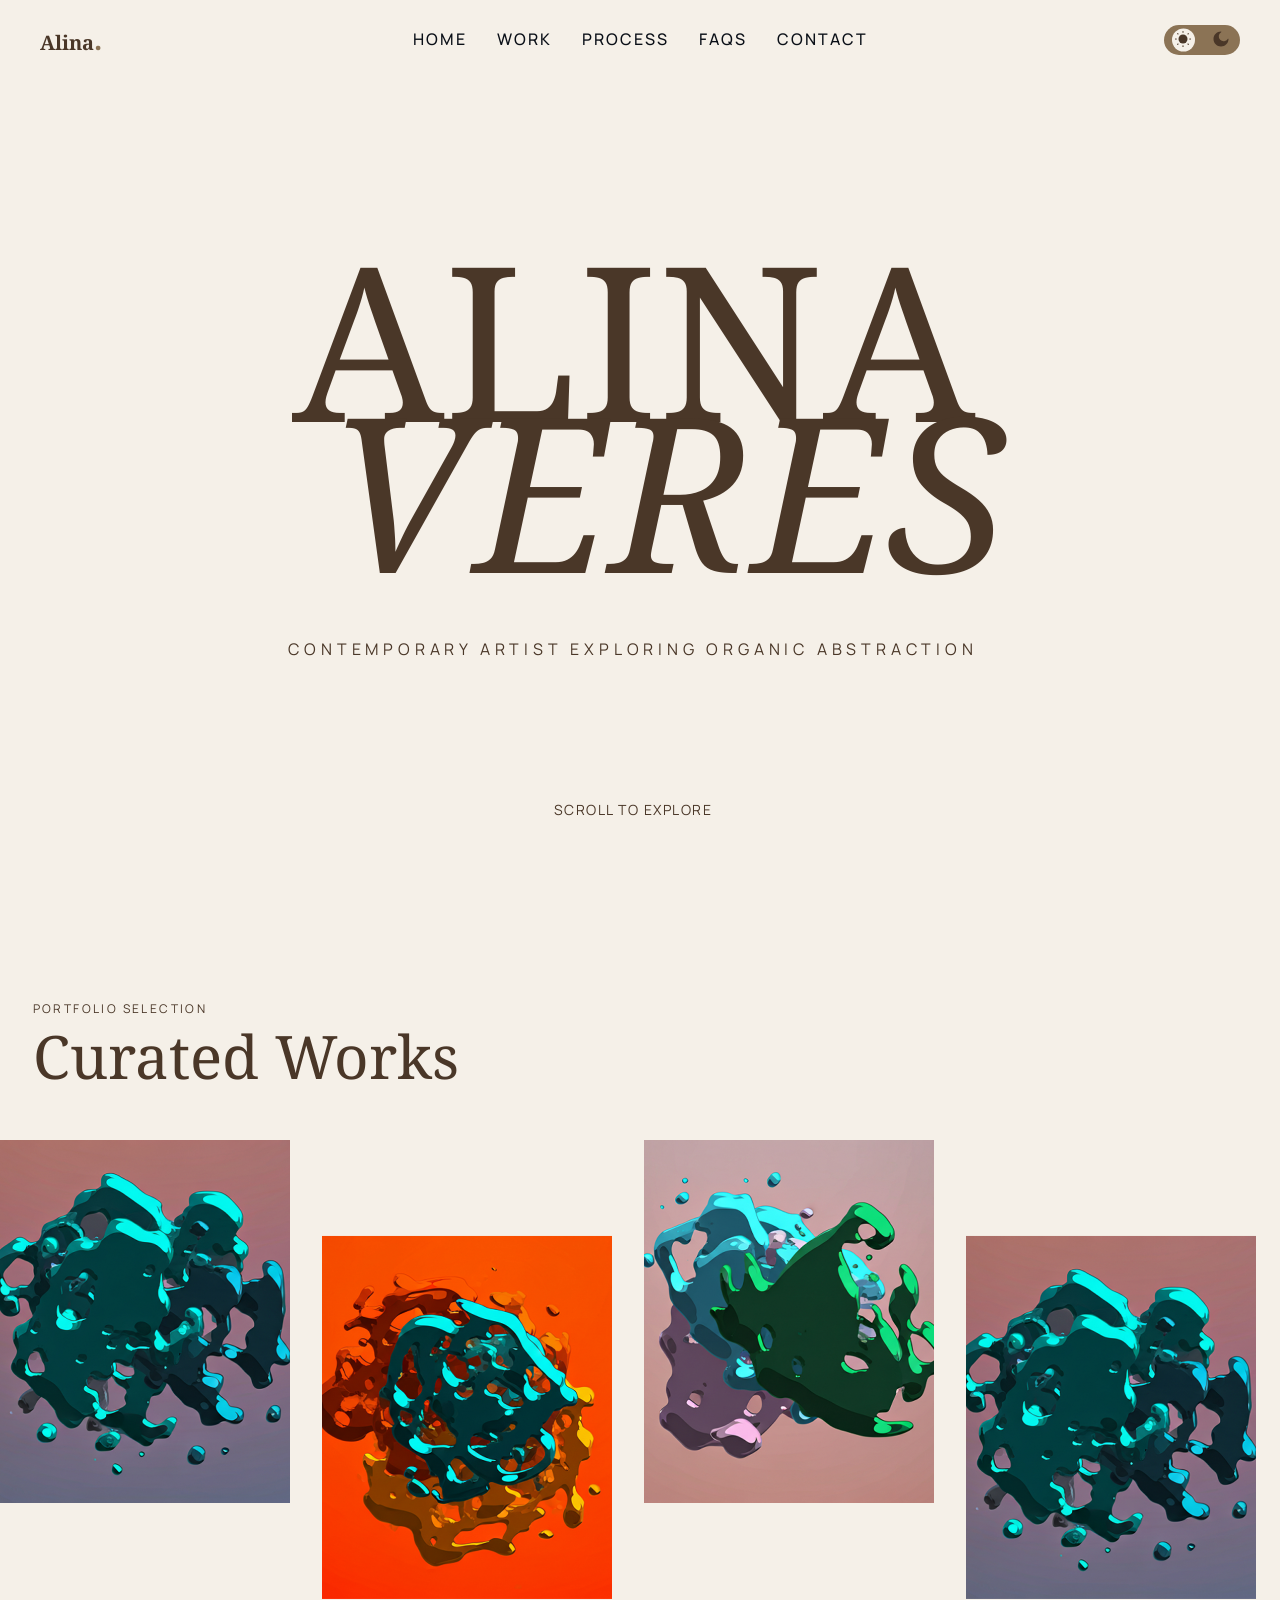
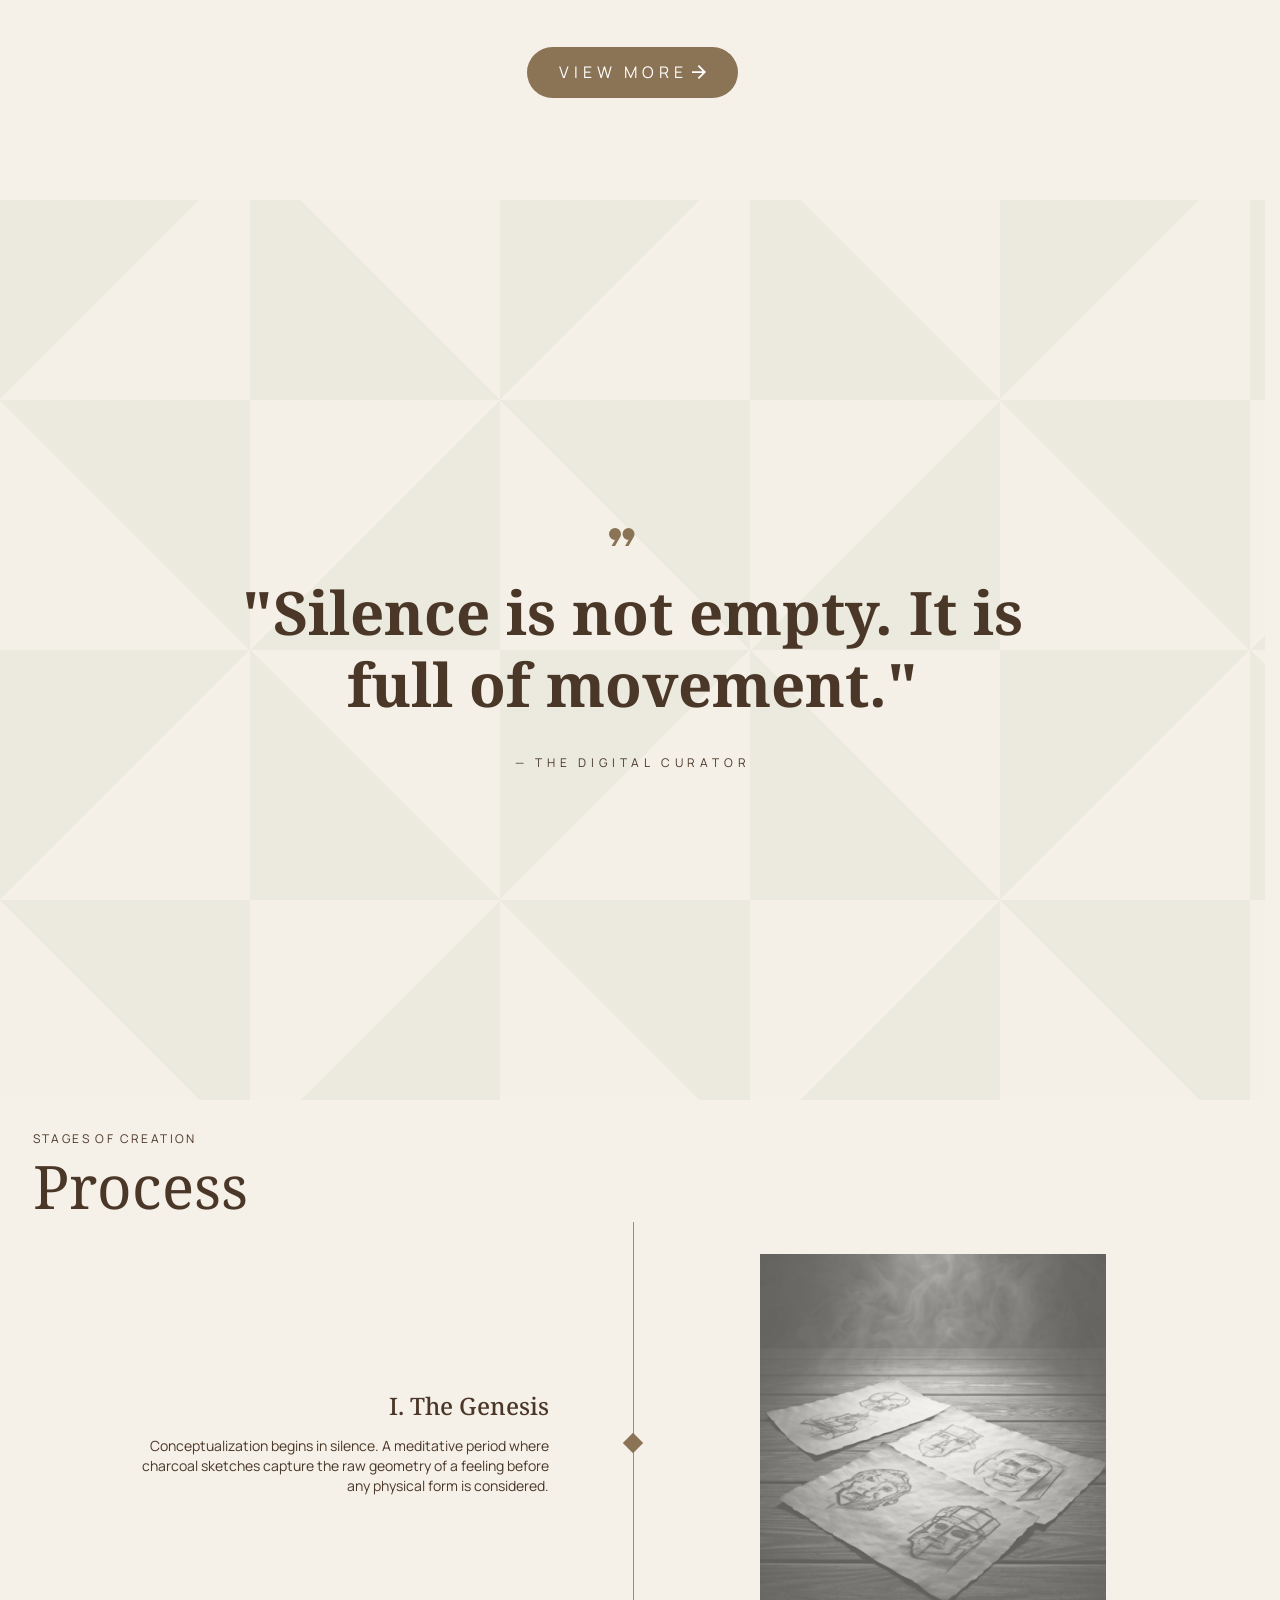
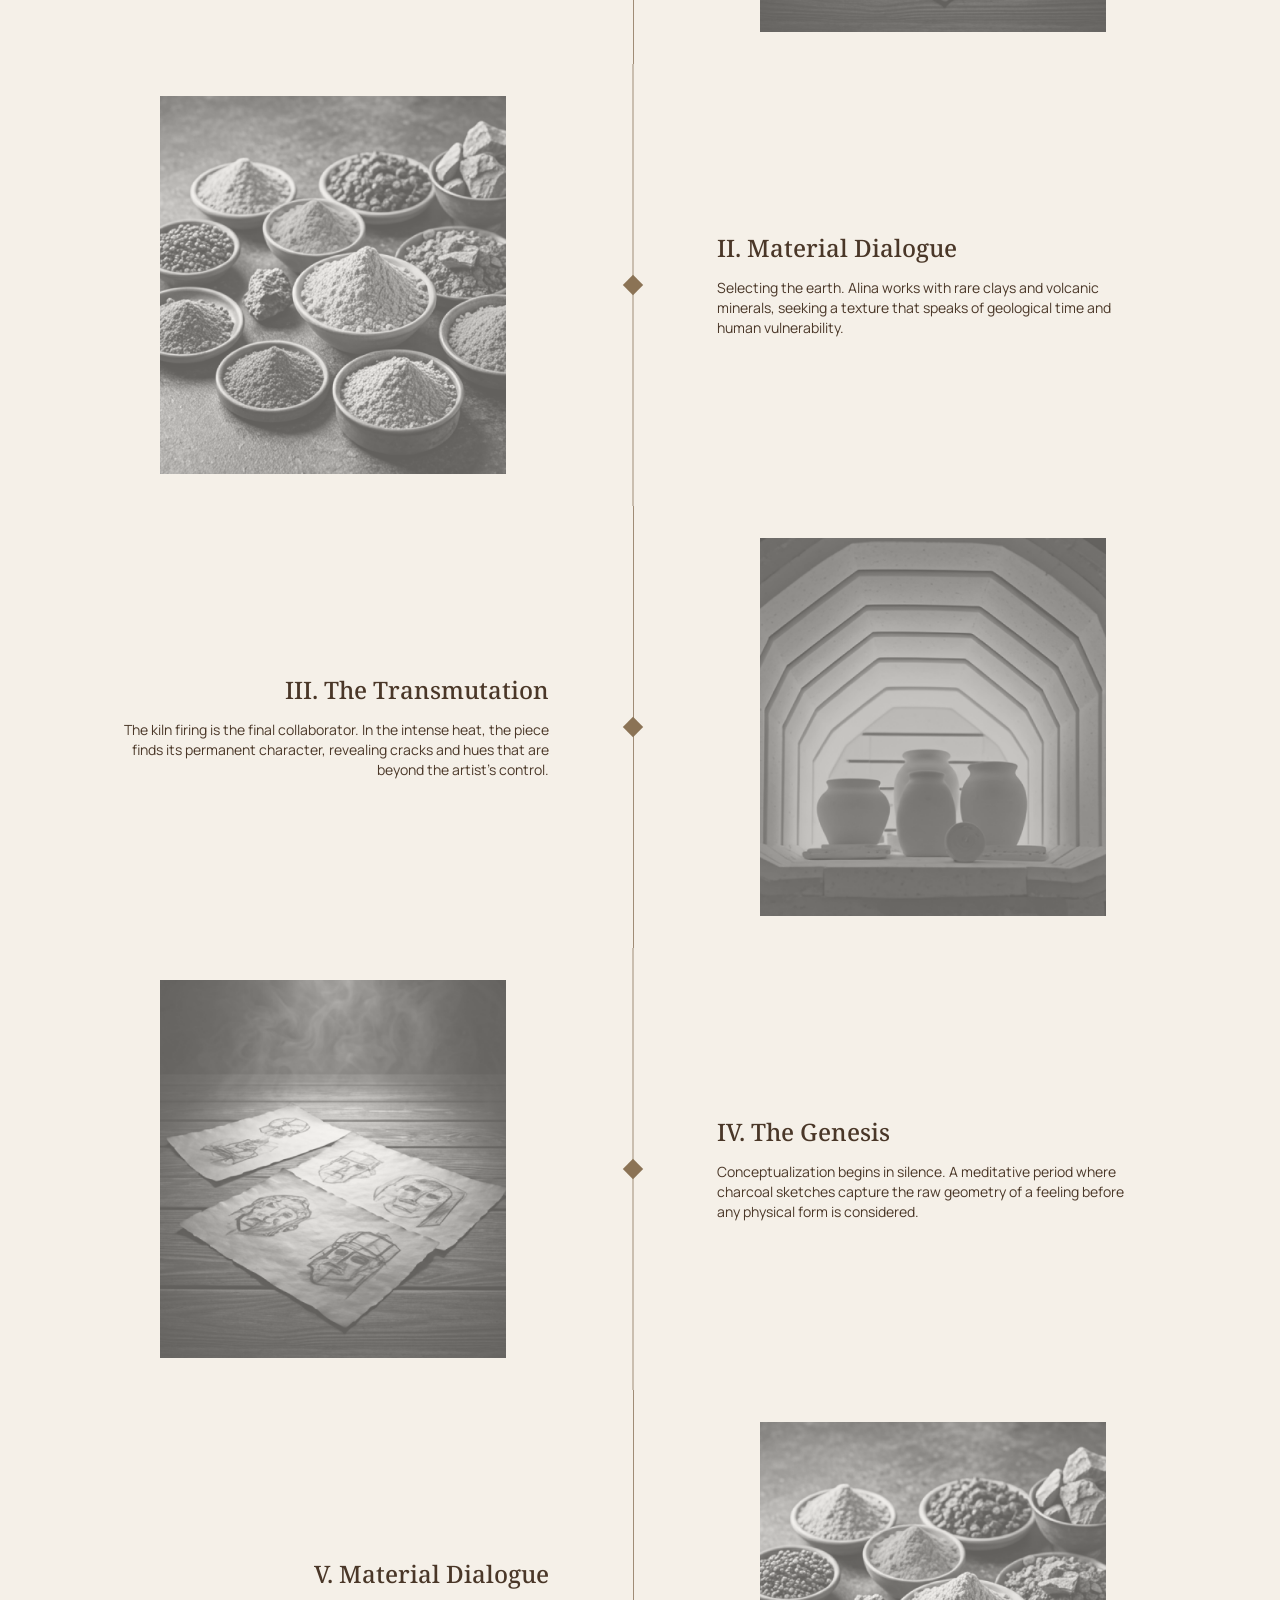
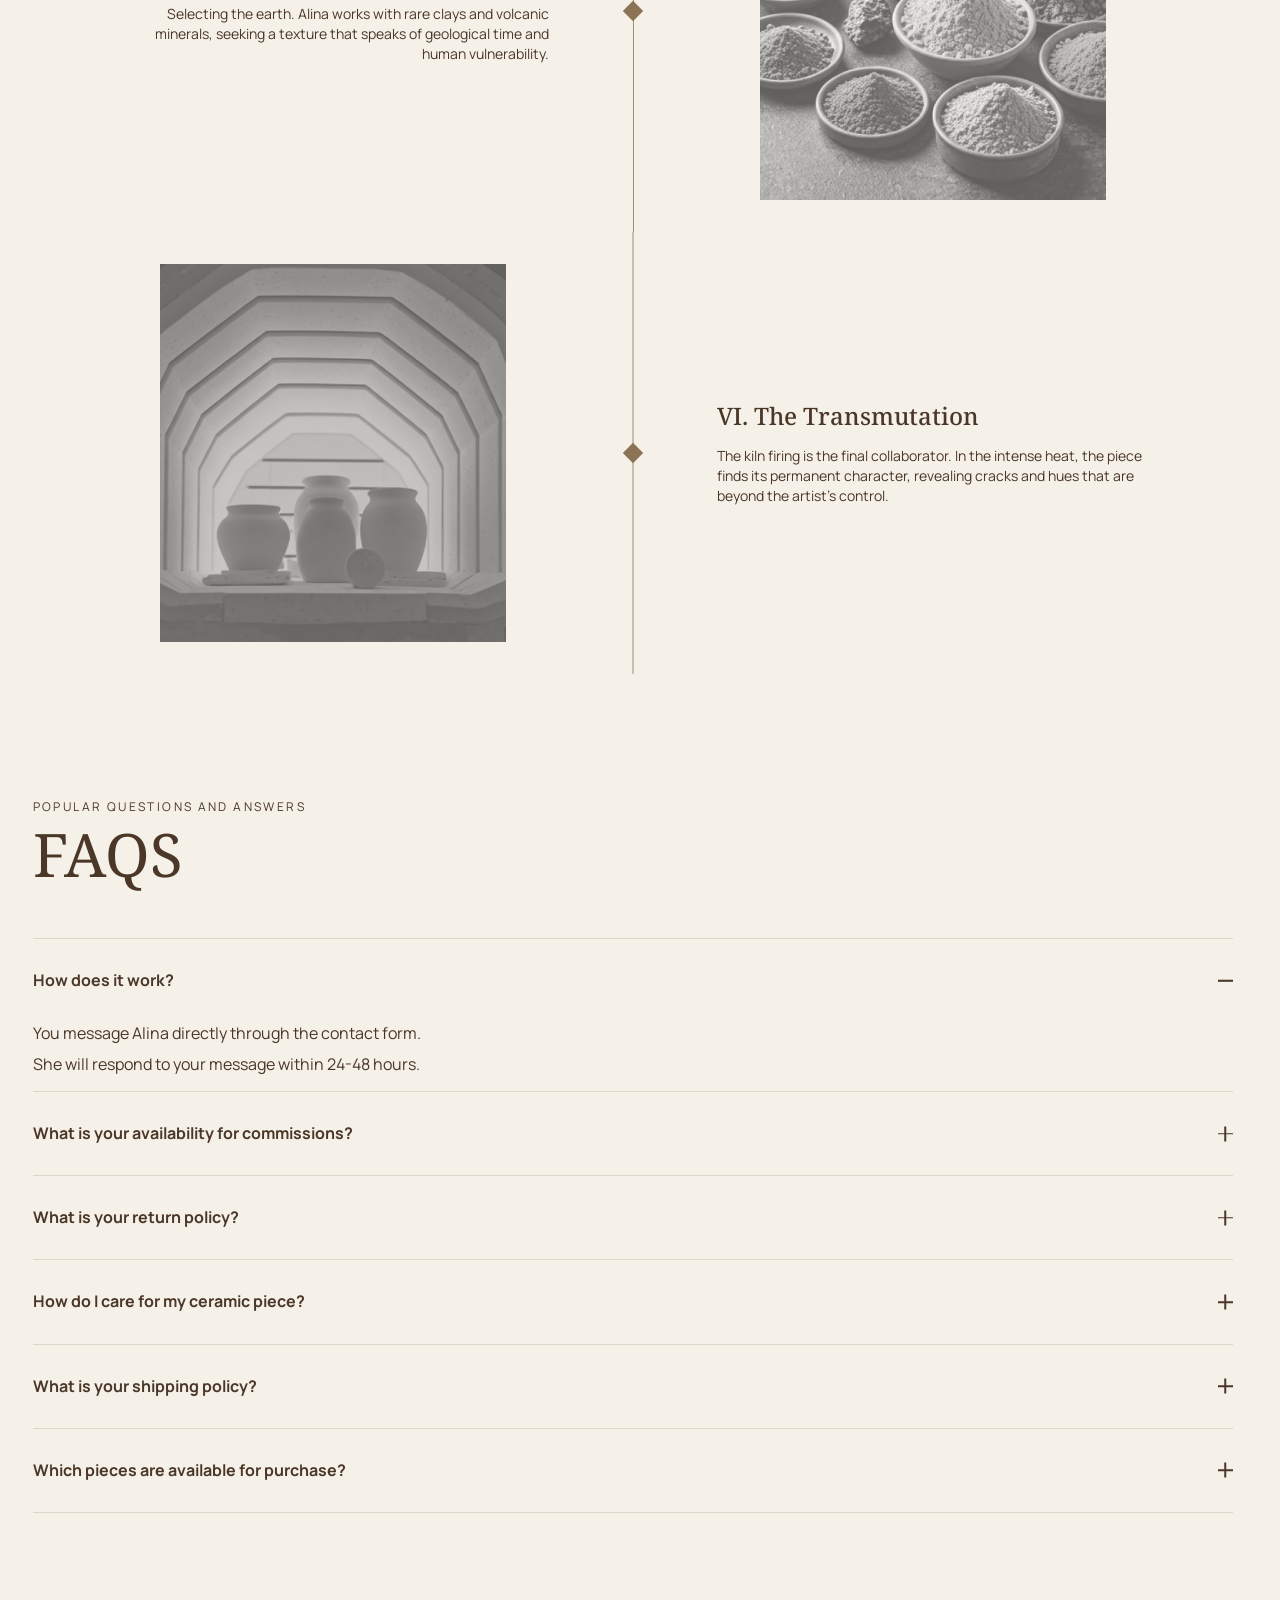
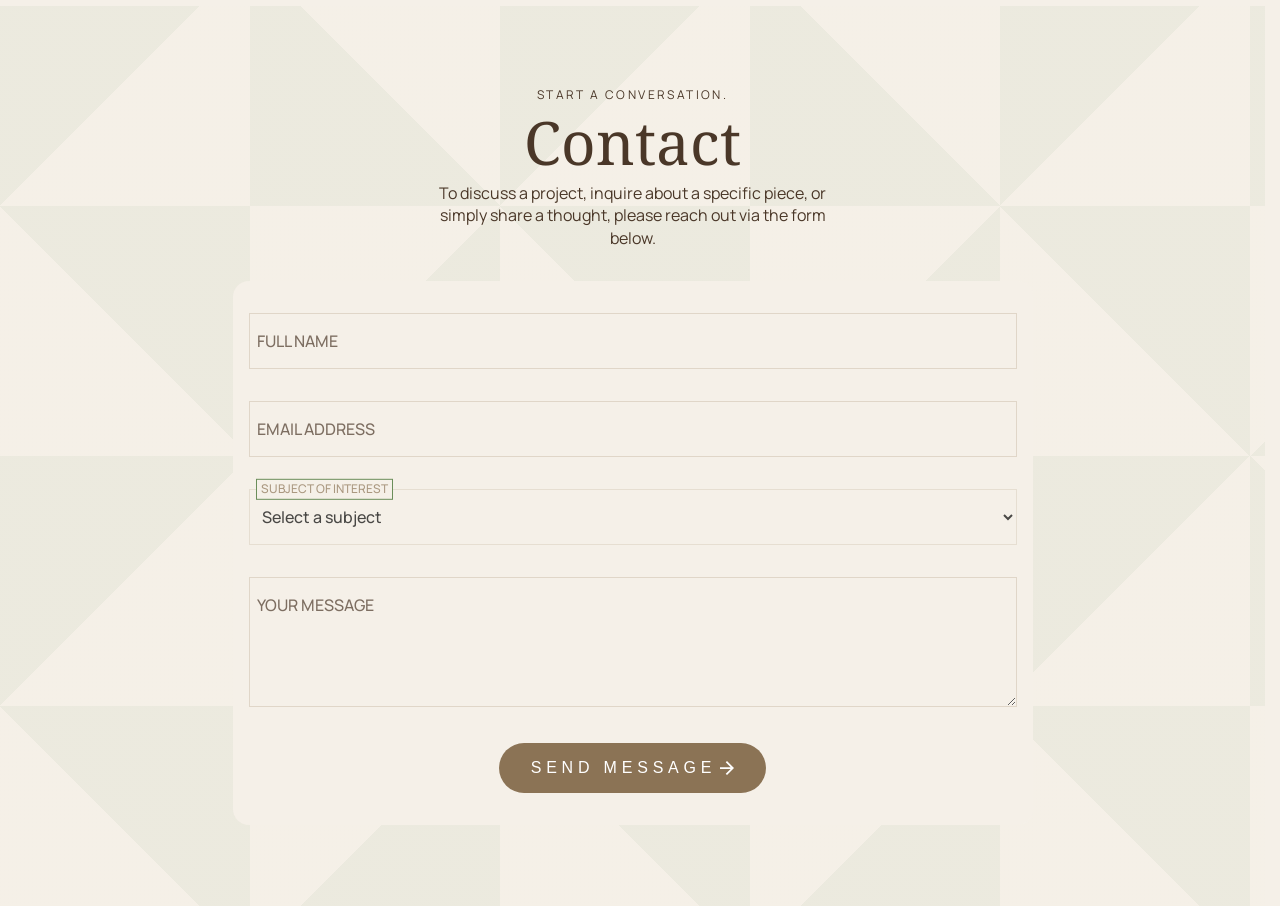
==== commit 3d93d6ec: "add: confirm email page, animation" ====
--- a/index.html
+++ b/index.html
@@ -58,153 +58,153 @@
 		<main>
 			<section class="hero">
 				<div class="hero__container">
-					<div class="hero__body">
+					<div class="hero__body anim" style="--i: 1">
 						<h1 class="hero__title">Alina <span>Veres</span></h1>
 						<p class="hero__subtitle">CONTEMPORARY ARTIST EXPLORING ORGANIC ABSTRACTION</p>
 					</div>
-					<a href="#work" class="hero__scroll-link">Scroll to explore</a>
+					<a href="#work" class="hero__scroll-link anim" style="--i: 3">Scroll to explore</a>
 				</div>
 			</section>
 			<section id="work" class="work">
 				<div class="work__container">
-					<div class="heading-block">
+					<div class="heading-block anim">
 						<div class="heading-block__label">PORTFOLIO SELECTION</div>
 						<h2 class="heading-block__title">Curated Works</h2>
 					</div>
 				</div>
-				<ul class="work__carousel carousel">
-					<li class="carousel__slide">
+				<ul class="work__carousel carousel anim">
+					<li class="carousel__slide anim" style="--i: 1">
 						<div class="carousel__image">
 							<img src="assets/img/work/01.jpg" alt="Image 1">
 						</div>
 					</li>
-					<li class="carousel__slide">
+					<li class="carousel__slide anim" style="--i: 2">
 						<div class="carousel__image">
 							<img src="assets/img/work/02.jpg" alt="Image 1">
 						</div>
 					</li>
-					<li class="carousel__slide">
+					<li class="carousel__slide anim" style="--i: 3">
 						<div class="carousel__image">
 							<img src="assets/img/work/03.jpg" alt="Image 1">
 						</div>
 					</li>
-					<li class="carousel__slide">
+					<li class="carousel__slide anim" style="--i: 4">
 						<div class="carousel__image">
 							<img src="assets/img/work/01.jpg" alt="Image 1">
 						</div>
 					</li>
-					<li class="carousel__slide">
+					<li class="carousel__slide anim" style="--i: 5">
 						<div class="carousel__image">
 							<img src="assets/img/work/02.jpg" alt="Image 1">
 						</div>
 					</li>
-					<li class="carousel__slide">
+					<li class="carousel__slide anim" style="--i: 6">
 						<div class="carousel__image">
 							<img src="assets/img/work/03.jpg" alt="Image 1">
 						</div>
 					</li>
-					<li class="carousel__slide">
+					<li class="carousel__slide anim" style="--i: 7">
 						<div class="carousel__image">
 							<img src="assets/img/work/01.jpg" alt="Image 1">
 						</div>
 					</li>
-					<li class="carousel__slide">
+					<li class="carousel__slide anim" style="--i: 8">
 						<div class="carousel__image">
 							<img src="assets/img/work/02.jpg" alt="Image 1">
 						</div>
 					</li>
-					<li class="carousel__slide">
+					<li class="carousel__slide anim" style="--i: 9">
 						<div class="carousel__image">
 							<img src="assets/img/work/03.jpg" alt="Image 1">
 						</div>
 					</li>
 				</ul>
-				<a href="work.html" class="work__link button"> View more <svg>
+				<a href="work.html" class="work__link button anim"> View more <svg>
 						<use class="icon" xlink:href="assets/svg-sprite.svg#chevron"></use>
 					</svg>
 				</a>
 			</section>
 			<section class="quote quote--gradient-bg">
 				<div class="quote__container">
-					<svg>
+					<svg class="anim">
 						<use xlink:href="assets/svg-sprite.svg#quote"></use>
 					</svg>
 					<blockquote class="quote__body">
-						<h2>"Silence is not empty. It is full of movement."</h2>
-						<cite class="quote__author">— THE DIGITAL CURATOR</cite>
+						<h2 class="anim">"Silence is not empty. It is full of movement."</h2>
+						<cite class="quote__author anim">— THE DIGITAL CURATOR</cite>
 					</blockquote>
 				</div>
 			</section>
 			<section id="process" class="process">
 				<div class="process__container">
-					<div class="heading-block">
+					<div class="heading-block anim">
 						<div class="heading-block__label">STAGES OF CREATION</div>
 						<h2 class="heading-block__title">Process</h2>
 					</div>
 					<ul class="process__steps steps-process">
-						<li class="steps-process__item">
-							<div class="steps-process__content">
+						<li class="steps-process__item" data-step="1">
+							<div class="steps-process__content anim">
 								<h3 class="steps-process__title">The Genesis</h3>
 								<div class="step-process__desc">
 									<p>Conceptualization begins in silence. A meditative period where charcoal sketches capture the raw geometry of a feeling before any physical form is considered.</p>
 								</div>
 							</div>
-							<div class="steps-process__image">
+							<div class="steps-process__image anim">
 								<img src="assets/img/process/01.png" alt="The Genesis">
 							</div>
 						</li>
-						<li class="steps-process__item">
-							<div class="steps-process__content">
+						<li class="steps-process__item" data-step="2">
+							<div class="steps-process__content anim">
 								<h3 class="steps-process__title">Material Dialogue</h3>
 								<div class="step-process__desc">
 									<p>Selecting the earth. Alina works with rare clays and volcanic minerals, seeking a texture that speaks of geological time and human vulnerability. </p>
 								</div>
 							</div>
-							<div class="steps-process__image">
+							<div class="steps-process__image anim">
 								<img src="assets/img/process/02.png" alt="Material Dialogue">
 							</div>
 						</li>
-						<li class="steps-process__item">
-							<div class="steps-process__content">
+						<li class="steps-process__item" data-step="3">
+							<div class="steps-process__content anim">
 								<h3 class="steps-process__title">The Transmutation</h3>
 								<div class="step-process__desc">
 									<p>The kiln firing is the final collaborator. In the intense heat, the piece finds its permanent character, revealing cracks and hues that are beyond the artist's control. </p>
 								</div>
 							</div>
-							<div class="steps-process__image">
+							<div class="steps-process__image anim">
 								<img src="assets/img/process/03.png" alt="The Transmutation">
 							</div>
 						</li>
-						<li class="steps-process__item">
-							<div class="steps-process__content">
+						<li class="steps-process__item" data-step="4">
+							<div class="steps-process__content anim">
 								<h3 class="steps-process__title">The Genesis</h3>
 								<div class="step-process__desc">
 									<p>Conceptualization begins in silence. A meditative period where charcoal sketches capture the raw geometry of a feeling before any physical form is considered.</p>
 								</div>
 							</div>
-							<div class="steps-process__image">
+							<div class="steps-process__image anim">
 								<img src="assets/img/process/01.png" alt="The Genesis">
 							</div>
 						</li>
-						<li class="steps-process__item">
-							<div class="steps-process__content">
+						<li class="steps-process__item" data-step="5">
+							<div class="steps-process__content anim">
 								<h3 class="steps-process__title">Material Dialogue</h3>
 								<div class="step-process__desc">
 									<p>Selecting the earth. Alina works with rare clays and volcanic minerals, seeking a texture that speaks of geological time and human vulnerability. </p>
 								</div>
 							</div>
-							<div class="steps-process__image">
+							<div class="steps-process__image anim">
 								<img src="assets/img/process/02.png" alt="Material Dialogue">
 							</div>
 						</li>
-						<li class="steps-process__item">
-							<div class="steps-process__content">
+						<li class="steps-process__item" data-step="6">
+							<div class="steps-process__content anim">
 								<h3 class="steps-process__title">The Transmutation</h3>
 								<div class="step-process__desc">
 									<p>The kiln firing is the final collaborator. In the intense heat, the piece finds its permanent character, revealing cracks and hues that are beyond the artist's control. </p>
 								</div>
 							</div>
-							<div class="steps-process__image">
+							<div class="steps-process__image anim">
 								<img src="assets/img/process/03.png" alt="The Transmutation">
 							</div>
 						</li>
@@ -213,43 +213,43 @@
 			</section>
 			<section id="faqs" class="faqs">
 				<div class="faqs__container">
-					<div class="heading-block">
+					<div class="heading-block anim">
 						<div class="heading-block__label">Popular questions and answers</div>
 						<h2 class="heading-block__title">FAQS</h2>
 					</div>
 					<div class="faqs__body">
-						<details name="faq" open class="faq">
+						<details name="faq" open class="faq anim">
 							<summary class="faq__summary">How does it work?</summary>
 							<div class="faq__content">
 								<p>You message Alina directly through the contact form.</p>
 								<p>She will respond to your message within 24-48 hours.</p>
 							</div>
 						</details>
-						<details name="faq" open class="faq">
+						<details name="faq" open class="faq anim">
 							<summary class="faq__summary">What is your availability for commissions?</summary>
 							<div class="faq__content">
 								<p>Alina's availability for commissions varies based on her current schedule and project commitments. Please reach out through the contact form to discuss potential opportunities and timelines.</p>
 							</div>
 						</details>
-						<details name="faq" open class="faq">
+						<details name="faq" open class="faq anim">
 							<summary class="faq__summary">What is your return policy?</summary>
 							<div class="faq__content">
 								<p>Due to the nature of handmade ceramic pieces, all sales are final. Please ensure you are satisfied with the piece before making a purchase.</p>
 							</div>
 						</details>
-						<details name="faq" open class="faq">
+						<details name="faq" open class="faq anim">
 							<summary class="faq__summary">How do I care for my ceramic piece?</summary>
 							<div class="faq__content">
 								<p>Handmade ceramic pieces should be handled with care. Avoid exposing them to extreme temperatures or direct sunlight. Clean them gently with a soft, dry cloth.</p>
 							</div>
 						</details>
-						<details name="faq" open class="faq">
+						<details name="faq" open class="faq anim">
 							<summary class="faq__summary">What is your shipping policy?</summary>
 							<div class="faq__content">
 								<p>Shipping costs and delivery times may vary based on your location and the size of your order. Please contact us for more information.</p>
 							</div>
 						</details>
-						<details name="faq" open class="faq">
+						<details name="faq" open class="faq anim">
 							<summary class="faq__summary">Which pieces are available for purchase?</summary>
 							<div class="faq__content">
 								<p>We have a variety of handmade ceramic pieces available for purchase at any given time. Please check back regularly as new pieces are added.</p>
@@ -260,23 +260,23 @@
 			</section>
 			<section id="contact" class="contact contact--gradient-bg">
 				<div class="contact__container">
-					<div class="contact__heading heading-block heading-block--center">
+					<div class="contact__heading heading-block heading-block--center anim">
 						<div class="heading-block__label">Start a conversation.</div>
 						<h2 class="heading-block__title">Contact</h2>
 						<div class="heading-block__text">
 							<p>To discuss a project, inquire about a specific piece, or simply share a thought, please reach out via the form below.</p>
 						</div>
 					</div>
-					<form action="" class="contact__form form">
-						<div class="form__group">
+					<form id="contact-form" action="contact-confirm.html" method="get" action="" class="contact__form form">
+						<div class="form__group anim">
 							<input type="text" id="name" name="name" class="form__input form-item" placeholder=" " required>
 							<label for="name" class="form__label"><span>FULL NAME</span></label>
 						</div>
-						<div class="form__group">
+						<div class="form__group anim">
 							<input type="email" id="email" name="email" class="form__input form-item" placeholder=" " required>
 							<label for="email" class="form__label"><span>EMAIL ADDRESS</span></label>
 						</div>
-						<div class="form__group">
+						<div class="form__group anim">
 							<select id="subject" placeholder=" " name="subject" class="form__select form-item" required>
 								<button>
 									<selectedcontent></selectedcontent>
@@ -290,11 +290,11 @@
 							</select>
 							<label for="subject" class="form__label"><span>SUBJECT OF INTEREST</span></label>
 						</div>
-						<div class="form__group">
+						<div class="form__group anim">
 							<textarea id="message" name="message" class="form__textarea form-item" rows="5" placeholder=" " required></textarea>
 							<label for="message" class="form__label"><span>YOUR MESSAGE</span></label>
 						</div>
-						<button type="submit" class="form__submit button"> Send Message <svg>
+						<button type="submit" form="contact-form" class="form__submit button anim"> Send Message <svg>
 								<use class="icon" xlink:href="assets/svg-sprite.svg#chevron"></use>
 							</svg>
 						</button>
--- a/styles/main.css
+++ b/styles/main.css
@@ -21,6 +21,7 @@
 @import "pages/work.css";
 
 body {
+	 view-transition-name: page;
 	background-color: var(--surface-primary);
 	color: var(--text-primary);
 	line-height: var(--line-height-tight);
